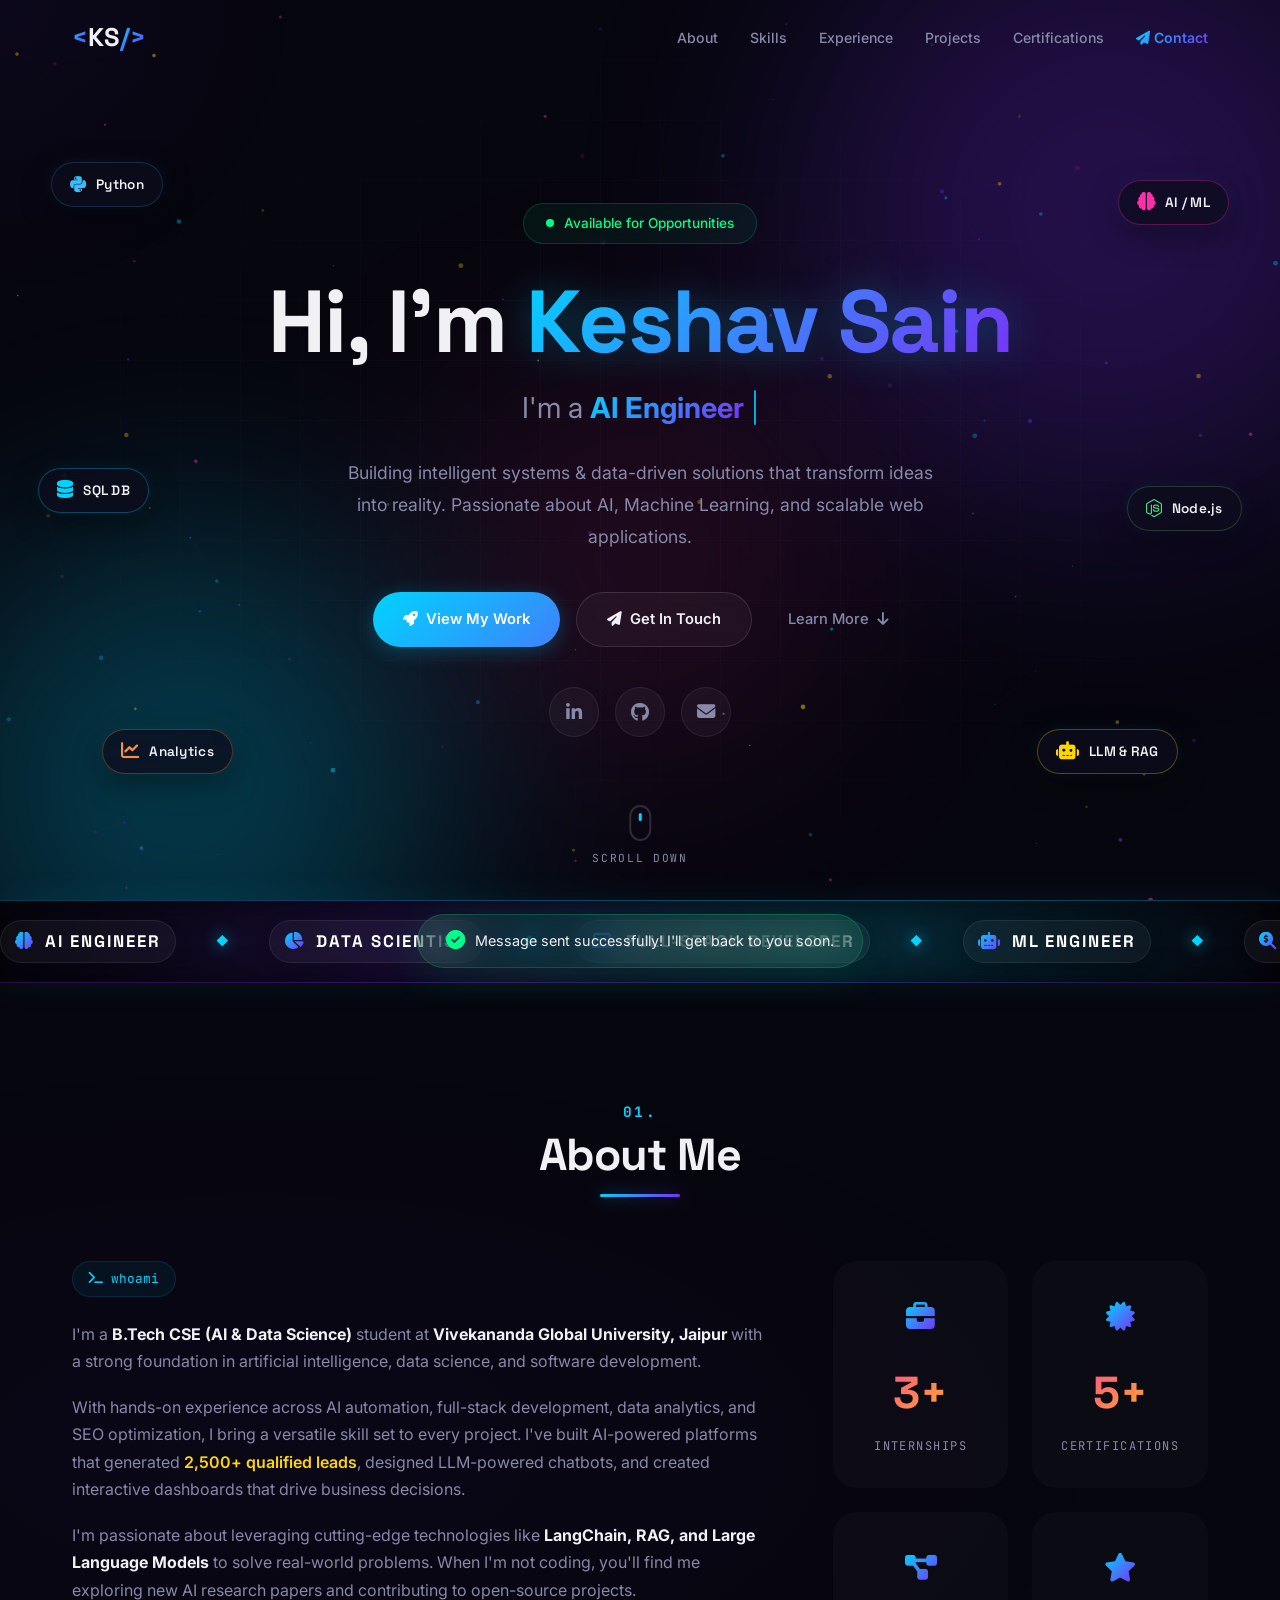
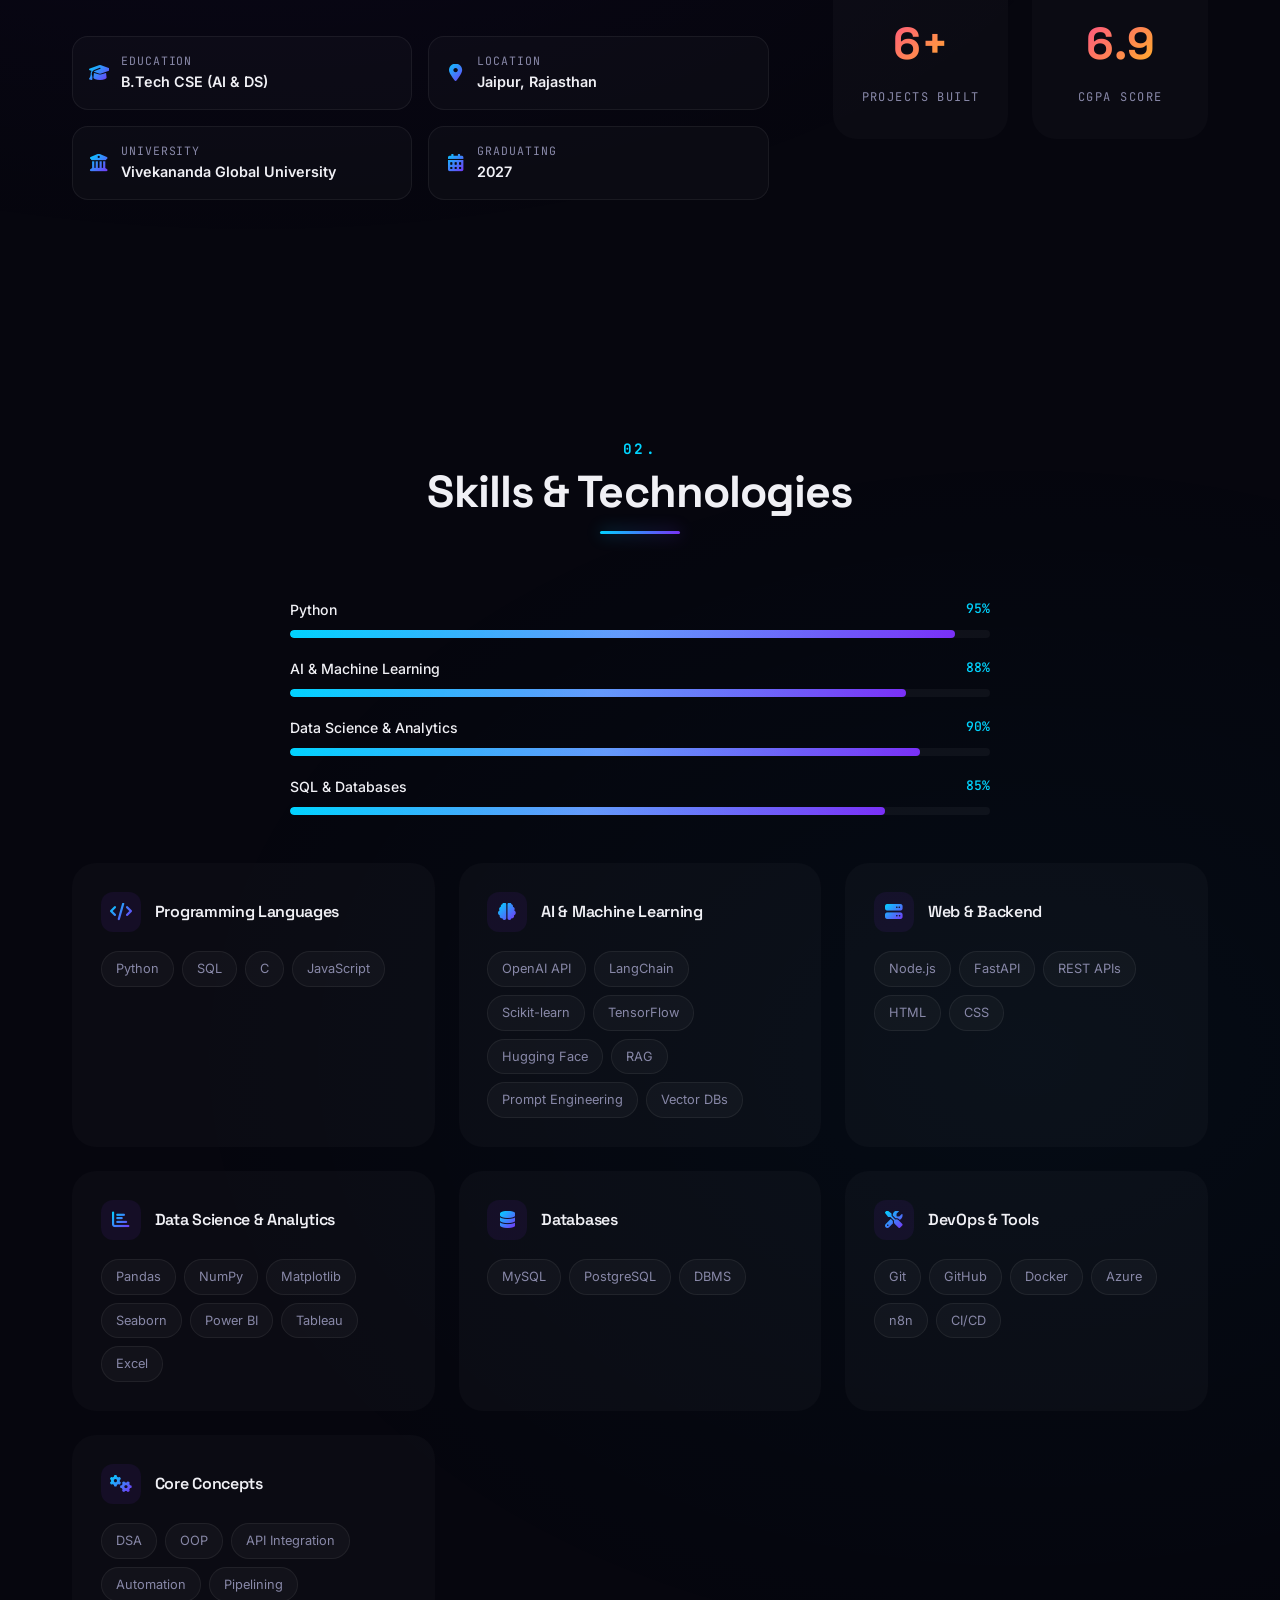
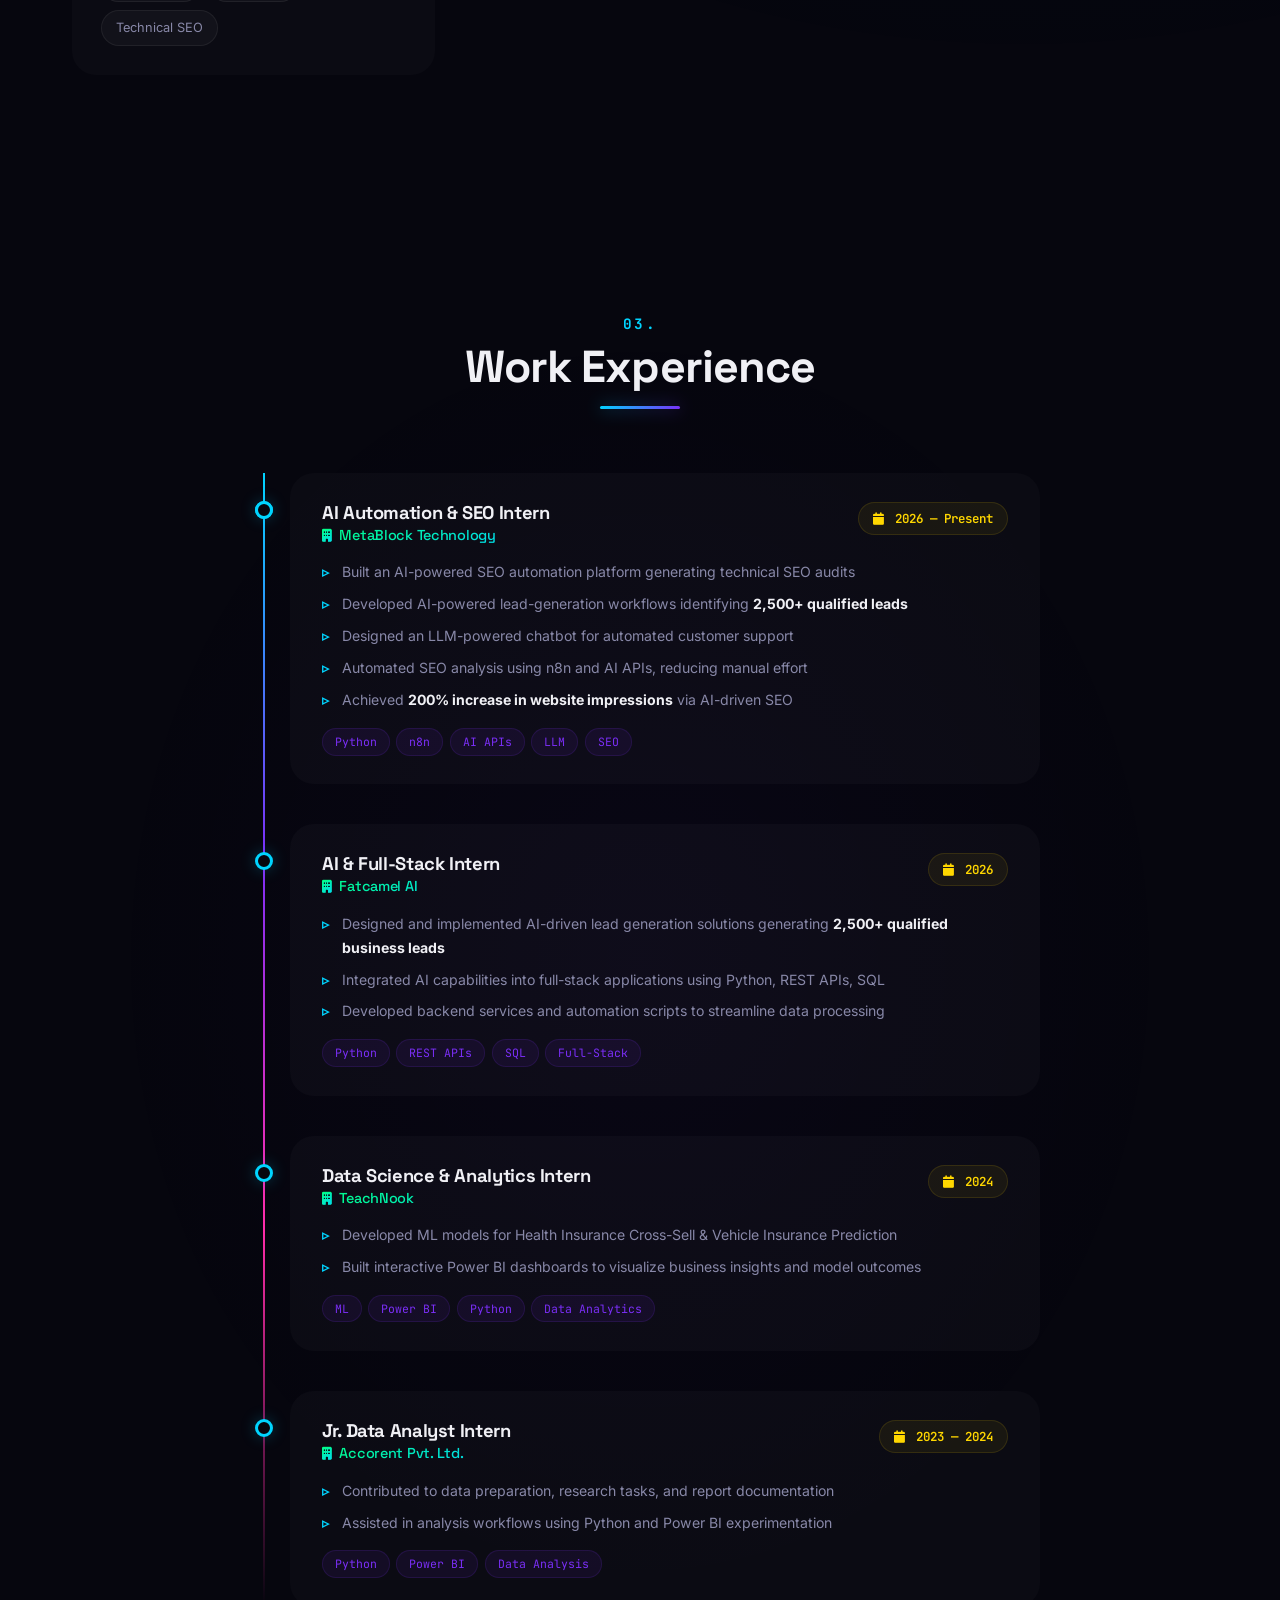
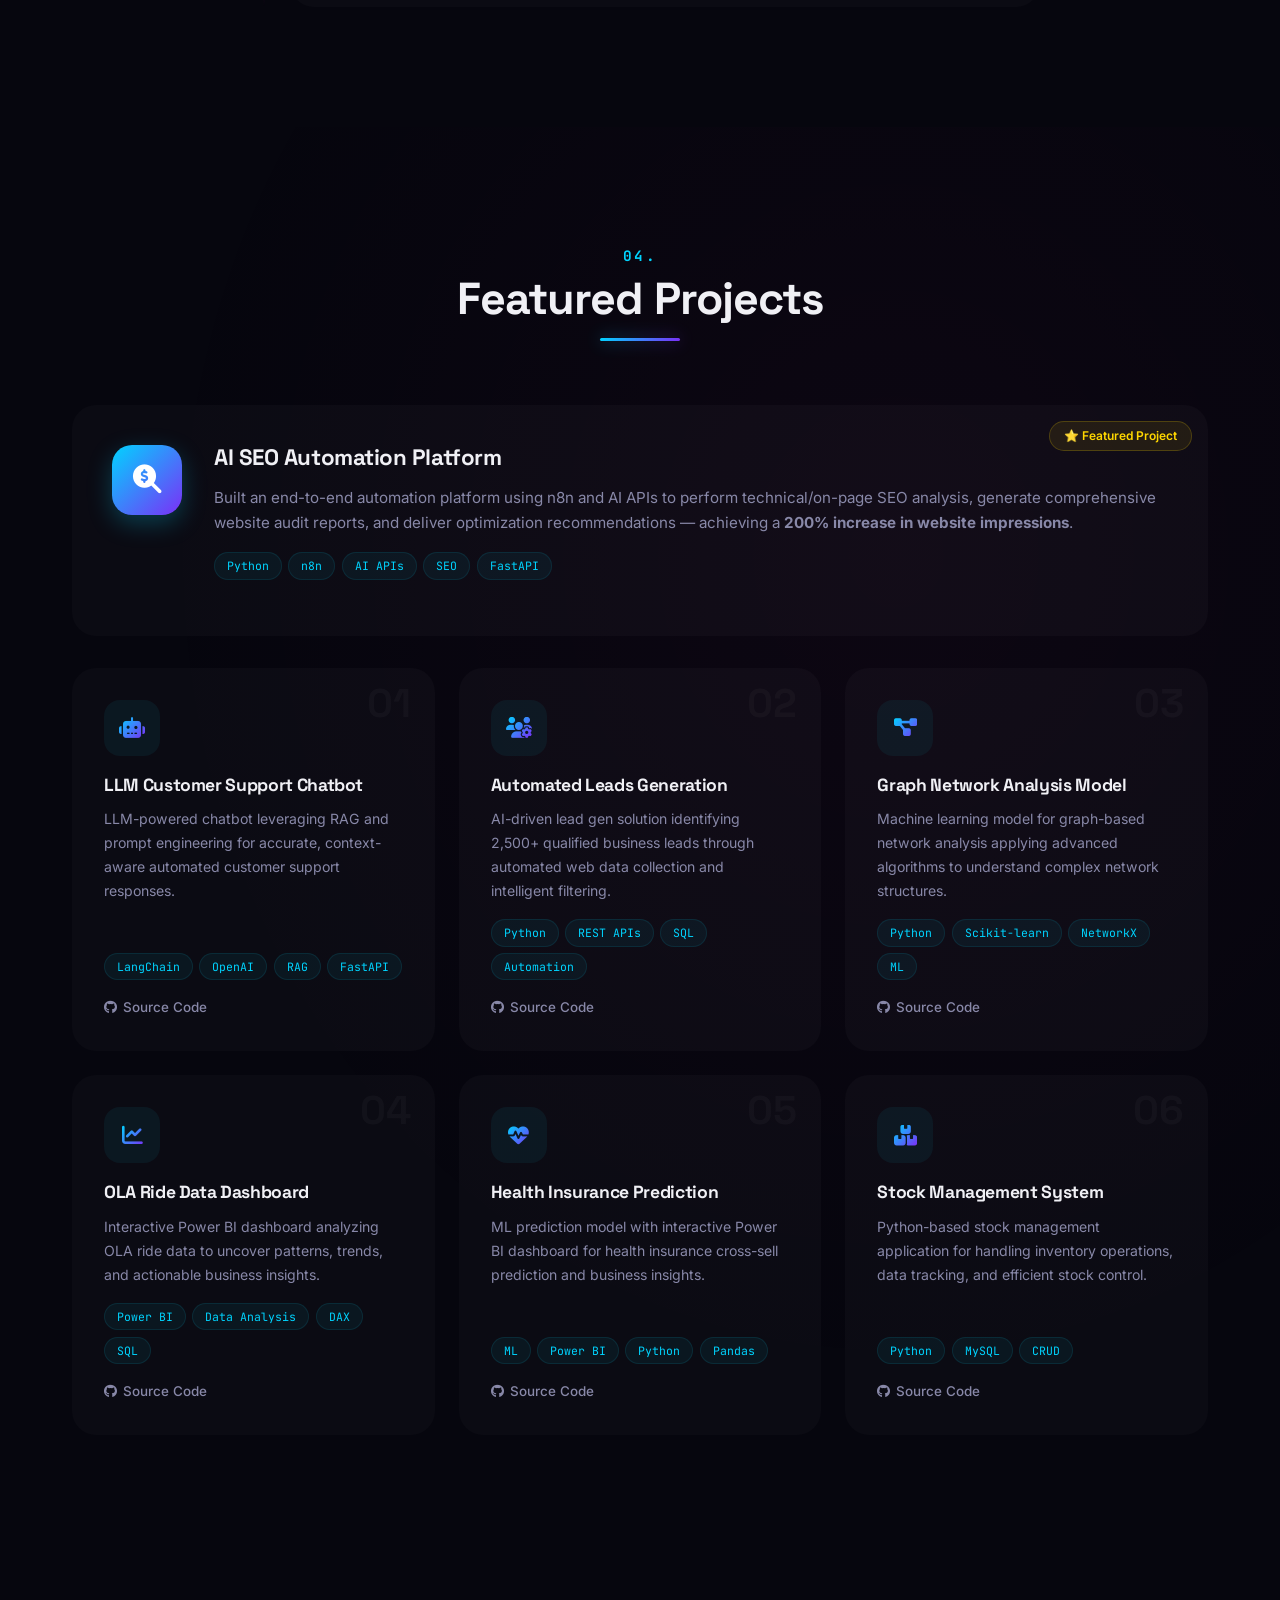
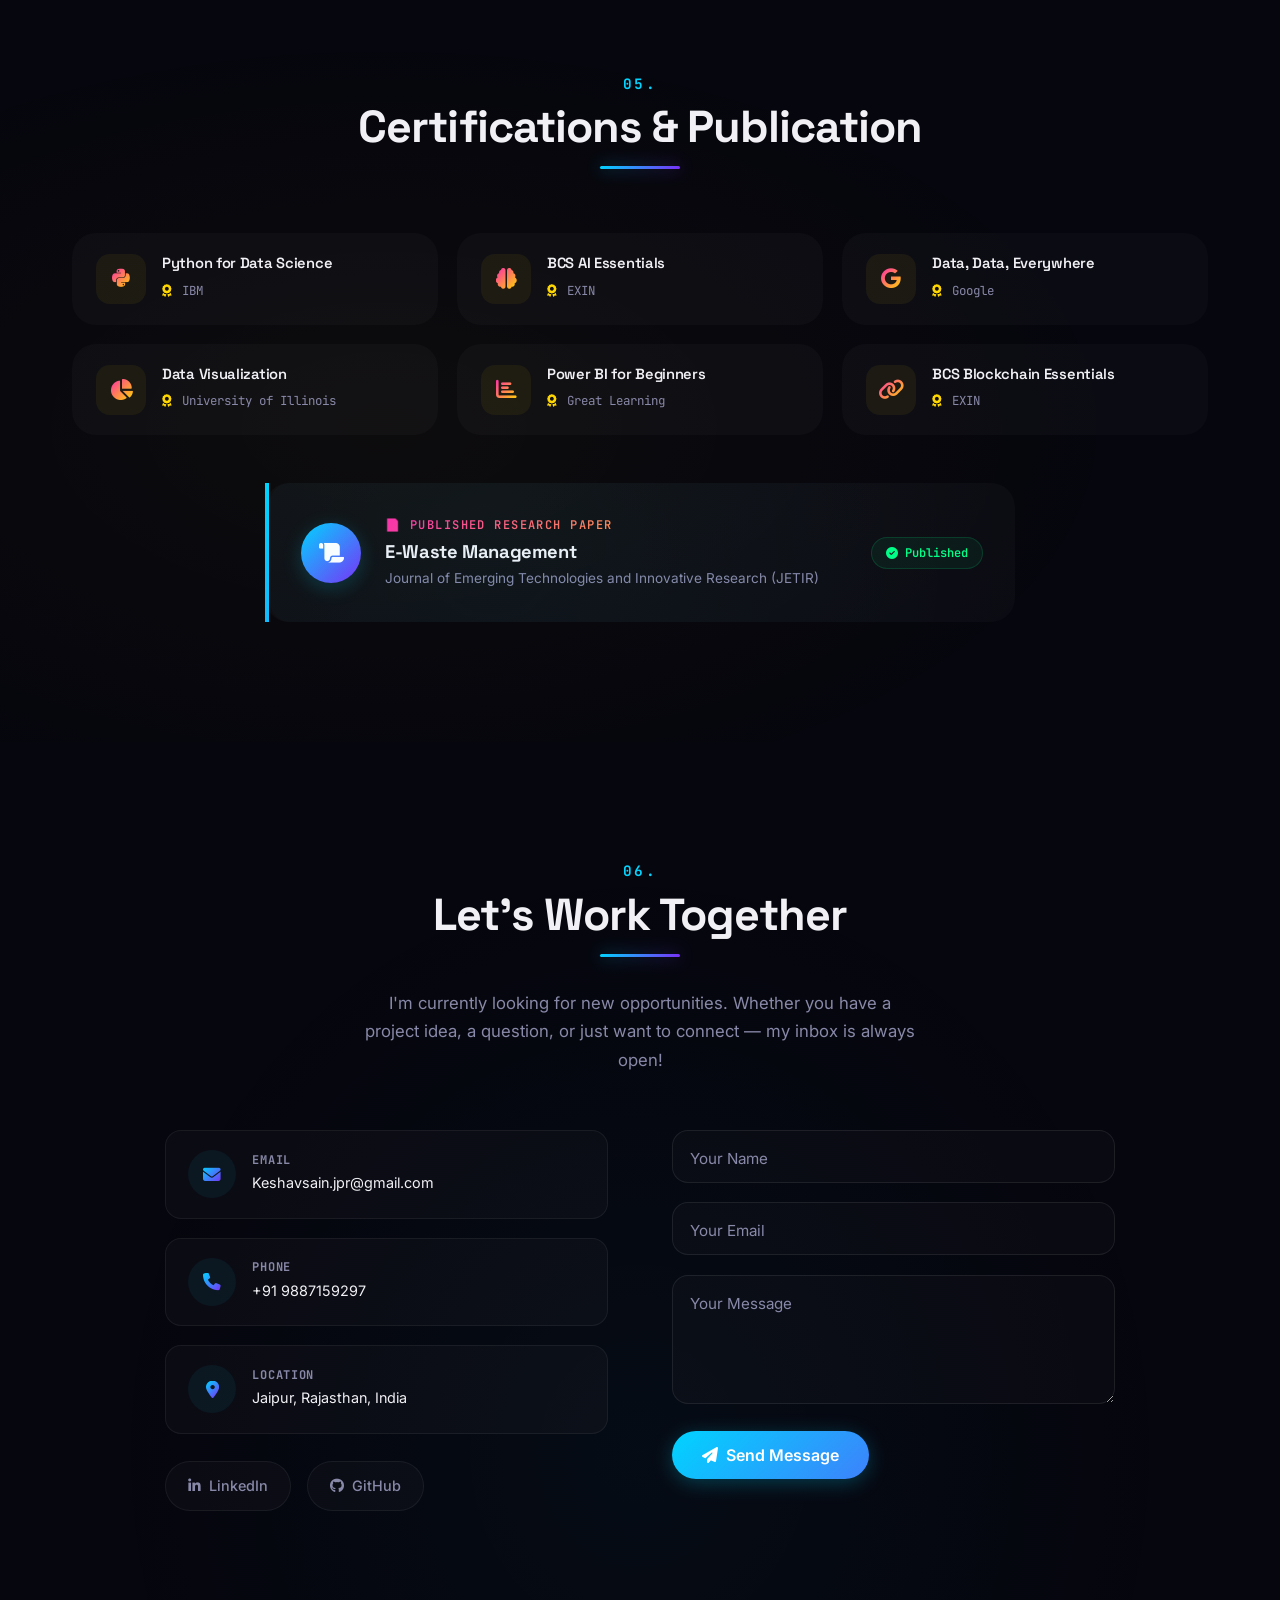
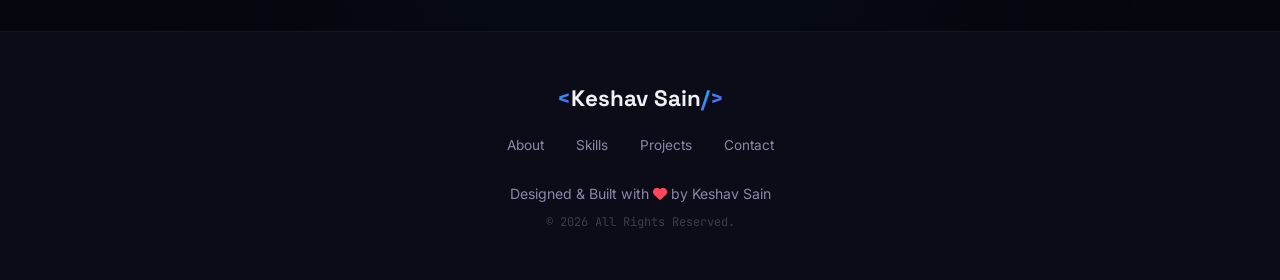
==== index.html @ 781dcd62 "Initial commit - Keshav Sain Portfolio website" ====
<!DOCTYPE html>
<html lang="en">
<head>
    <meta charset="UTF-8">
    <meta name="viewport" content="width=device-width, initial-scale=1.0">
    <meta name="description" content="Keshav Sain - AI Engineer, Data Scientist & Full-Stack Developer Portfolio">
    <meta name="keywords" content="Keshav Sain, AI Engineer, Data Scientist, Portfolio, Machine Learning, Python">
    <meta name="author" content="Keshav Sain">
    <title>Keshav Sain | AI Engineer & Data Scientist</title>
    
    <!-- Google Fonts -->
    <link rel="preconnect" href="https://fonts.googleapis.com">
    <link rel="preconnect" href="https://fonts.gstatic.com" crossorigin>
    <link href="https://fonts.googleapis.com/css2?family=Inter:wght@300;400;500;600;700;800&family=Space+Grotesk:wght@400;500;600;700&family=JetBrains+Mono:wght@400;500&display=swap" rel="stylesheet">
    
    <!-- Font Awesome Icons -->
    <link rel="stylesheet" href="https://cdnjs.cloudflare.com/ajax/libs/font-awesome/6.5.1/css/all.min.css">
    
    <!-- Main Stylesheet -->
    <link rel="stylesheet" href="style.css">
</head>
<body>

    <!-- ========== PRELOADER ========== -->
    <div id="preloader">
        <div class="loader">
            <div class="loader-ring"></div>
            <div class="loader-ring ring-2"></div>
            <span class="loader-text">KS</span>
        </div>
    </div>

    <!-- ========== CURSOR GLOW (Desktop) ========== -->
    <div class="cursor-glow" id="cursorGlow"></div>

    <!-- ========== NAVIGATION ========== -->
    <nav id="navbar">
        <div class="nav-container">
            <a href="#hero" class="nav-logo">
                <span class="logo-bracket">&lt;</span>KS<span class="logo-bracket">/&gt;</span>
            </a>
            <ul class="nav-links" id="navLinks">
                <li><a href="#about" class="nav-link">About</a></li>
                <li><a href="#skills" class="nav-link">Skills</a></li>
                <li><a href="#experience" class="nav-link">Experience</a></li>
                <li><a href="#projects" class="nav-link">Projects</a></li>
                <li><a href="#certifications" class="nav-link">Certifications</a></li>
                <li><a href="#contact" class="nav-link cta-link">
                    <i class="fas fa-paper-plane"></i> Contact
                </a></li>
            </ul>
            <button class="hamburger" id="hamburger" aria-label="Toggle menu">
                <span class="bar"></span>
                <span class="bar"></span>
                <span class="bar"></span>
            </button>
        </div>
    </nav>

    <!-- ========== HERO SECTION ========== -->
    <section id="hero">
        <canvas id="particleCanvas"></canvas>
        <!-- Aurora gradient blobs -->
        <div class="aurora">
            <div class="aurora-blob blob-1"></div>
            <div class="aurora-blob blob-2"></div>
            <div class="aurora-blob blob-3"></div>
        </div>
        <!-- Grid overlay -->
        <div class="grid-overlay"></div>

        <div class="hero-content">
            <div class="hero-badge reveal">
                <span class="badge-dot"></span>
                Available for Opportunities
            </div>
            <h1 class="hero-name reveal">
                Hi, I'm <span class="gradient-text glow-text">Keshav Sain</span>
            </h1>
            <div class="hero-role reveal">
                <span class="role-prefix">I'm a </span>
                <span class="typed-text" id="typedText"></span>
                <span class="cursor">|</span>
            </div>
            <p class="hero-description reveal">
                Building intelligent systems & data-driven solutions that transform ideas into reality. 
                Passionate about AI, Machine Learning, and scalable web applications.
            </p>
            <div class="hero-cta reveal">
                <a href="#projects" class="btn btn-primary btn-glow">
                    <i class="fas fa-rocket"></i> View My Work
                </a>
                <a href="#contact" class="btn btn-secondary">
                    <i class="fas fa-paper-plane"></i> Get In Touch
                </a>
                <a href="#about" class="btn btn-ghost">
                    Learn More <i class="fas fa-arrow-down"></i>
                </a>
            </div>
            <div class="hero-socials reveal">
                <a href="https://www.linkedin.com/in/keshav-sain-4450271b2" target="_blank" rel="noopener" aria-label="LinkedIn">
                    <i class="fab fa-linkedin-in"></i>
                </a>
                <a href="https://github.com/Keshavsain1" target="_blank" rel="noopener" aria-label="GitHub">
                    <i class="fab fa-github"></i>
                </a>
                <a href="mailto:Keshavsain.jpr@gmail.com" aria-label="Email">
                    <i class="fas fa-envelope"></i>
                </a>
            </div>
        </div>

        <!-- Floating tech badges (positioned across the entire hero viewport) -->
        <div class="floating-badges">
            <div class="float-badge fb-1" title="Python"><i class="fab fa-python"></i><span>Python</span></div>
            <div class="float-badge fb-2" title="AI & Machine Learning"><i class="fas fa-brain"></i><span>AI / ML</span></div>
            <div class="float-badge fb-3" title="SQL & Databases"><i class="fas fa-database"></i><span>SQL DB</span></div>
            <div class="float-badge fb-4" title="Full Stack Web"><i class="fab fa-node-js"></i><span>Node.js</span></div>
            <div class="float-badge fb-5" title="LLM & Automation"><i class="fas fa-robot"></i><span>LLM & RAG</span></div>
            <div class="float-badge fb-6" title="Data Analytics"><i class="fas fa-chart-line"></i><span>Analytics</span></div>
        </div>

        <div class="scroll-indicator">
            <div class="mouse">
                <div class="wheel"></div>
            </div>
            <span>Scroll Down</span>
        </div>
    </section>

    <!-- ========== MARQUEE ========== -->
    <div class="marquee-section">
        <div class="marquee-track">
            <div class="marquee-content">
                <span class="marquee-item"><i class="fas fa-brain"></i> AI ENGINEER</span><span class="marquee-dot">◆</span>
                <span class="marquee-item"><i class="fas fa-chart-pie"></i> DATA SCIENTIST</span><span class="marquee-dot">◆</span>
                <span class="marquee-item"><i class="fas fa-laptop-code"></i> FULL-STACK DEVELOPER</span><span class="marquee-dot">◆</span>
                <span class="marquee-item"><i class="fas fa-robot"></i> ML ENGINEER</span><span class="marquee-dot">◆</span>
                <span class="marquee-item"><i class="fas fa-search-dollar"></i> SEO SPECIALIST</span><span class="marquee-dot">◆</span>
                <span class="marquee-item"><i class="fab fa-python"></i> PYTHON DEVELOPER</span><span class="marquee-dot">◆</span>
                <span class="marquee-item"><i class="fas fa-brain"></i> AI ENGINEER</span><span class="marquee-dot">◆</span>
                <span class="marquee-item"><i class="fas fa-chart-pie"></i> DATA SCIENTIST</span><span class="marquee-dot">◆</span>
                <span class="marquee-item"><i class="fas fa-laptop-code"></i> FULL-STACK DEVELOPER</span><span class="marquee-dot">◆</span>
                <span class="marquee-item"><i class="fas fa-robot"></i> ML ENGINEER</span><span class="marquee-dot">◆</span>
                <span class="marquee-item"><i class="fas fa-search-dollar"></i> SEO SPECIALIST</span><span class="marquee-dot">◆</span>
                <span class="marquee-item"><i class="fab fa-python"></i> PYTHON DEVELOPER</span><span class="marquee-dot">◆</span>
            </div>
        </div>
    </div>

    <!-- ========== ABOUT SECTION ========== -->
    <section id="about">
        <div class="container">
            <h2 class="section-title reveal">
                <span class="section-number">01.</span> About Me
                <span class="title-decoration"></span>
            </h2>
            <div class="about-grid">
                <div class="about-text reveal">
                    <div class="about-intro-tag">
                        <i class="fas fa-terminal"></i> whoami
                    </div>
                    <p>
                        I'm a <strong>B.Tech CSE (AI & Data Science)</strong> student at 
                        <strong>Vivekananda Global University, Jaipur</strong> with a strong 
                        foundation in artificial intelligence, data science, and software development.
                    </p>
                    <p>
                        With hands-on experience across AI automation, full-stack development, data analytics, 
                        and SEO optimization, I bring a versatile skill set to every project. I've built 
                        AI-powered platforms that generated <span class="highlight">2,500+ qualified leads</span>, designed 
                        LLM-powered chatbots, and created interactive dashboards that drive business decisions.
                    </p>
                    <p>
                        I'm passionate about leveraging cutting-edge technologies like <strong>LangChain, RAG, 
                        and Large Language Models</strong> to solve real-world problems. When I'm not coding, 
                        you'll find me exploring new AI research papers and contributing to open-source projects.
                    </p>
                    <div class="about-info">
                        <div class="info-item glow-card">
                            <i class="fas fa-graduation-cap"></i>
                            <div>
                                <span class="info-label">Education</span>
                                <span class="info-value">B.Tech CSE (AI & DS)</span>
                            </div>
                        </div>
                        <div class="info-item glow-card">
                            <i class="fas fa-map-marker-alt"></i>
                            <div>
                                <span class="info-label">Location</span>
                                <span class="info-value">Jaipur, Rajasthan</span>
                            </div>
                        </div>
                        <div class="info-item glow-card">
                            <i class="fas fa-university"></i>
                            <div>
                                <span class="info-label">University</span>
                                <span class="info-value">Vivekananda Global University</span>
                            </div>
                        </div>
                        <div class="info-item glow-card">
                            <i class="fas fa-calendar-alt"></i>
                            <div>
                                <span class="info-label">Graduating</span>
                                <span class="info-value">2027</span>
                            </div>
                        </div>
                    </div>
                </div>
                <div class="about-stats">
                    <div class="stat-card gradient-border reveal">
                        <div class="stat-icon"><i class="fas fa-briefcase"></i></div>
                        <div class="stat-number" data-target="4" data-suffix="+">0</div>
                        <div class="stat-label">Internships</div>
                    </div>
                    <div class="stat-card gradient-border reveal">
                        <div class="stat-icon"><i class="fas fa-certificate"></i></div>
                        <div class="stat-number" data-target="6" data-suffix="+">0</div>
                        <div class="stat-label">Certifications</div>
                    </div>
                    <div class="stat-card gradient-border reveal">
                        <div class="stat-icon"><i class="fas fa-project-diagram"></i></div>
                        <div class="stat-number" data-target="7" data-suffix="+">0</div>
                        <div class="stat-label">Projects Built</div>
                    </div>
                    <div class="stat-card gradient-border reveal">
                        <div class="stat-icon"><i class="fas fa-star"></i></div>
                        <div class="stat-number" data-target="8.0" data-suffix="" data-decimal="true">0</div>
                        <div class="stat-label">CGPA Score</div>
                    </div>
                </div>
            </div>
        </div>
    </section>

    <!-- ========== SKILLS SECTION ========== -->
    <section id="skills">
        <div class="container">
            <h2 class="section-title reveal">
                <span class="section-number">02.</span> Skills & Technologies
                <span class="title-decoration"></span>
            </h2>

            <!-- Skill Bars (Top Skills) -->
            <div class="skill-bars reveal">
                <div class="skill-bar-item">
                    <div class="skill-bar-header">
                        <span>Python</span><span>95%</span>
                    </div>
                    <div class="skill-bar-track">
                        <div class="skill-bar-fill" data-width="95"></div>
                    </div>
                </div>
                <div class="skill-bar-item">
                    <div class="skill-bar-header">
                        <span>AI & Machine Learning</span><span>88%</span>
                    </div>
                    <div class="skill-bar-track">
                        <div class="skill-bar-fill" data-width="88"></div>
                    </div>
                </div>
                <div class="skill-bar-item">
                    <div class="skill-bar-header">
                        <span>Data Science & Analytics</span><span>90%</span>
                    </div>
                    <div class="skill-bar-track">
                        <div class="skill-bar-fill" data-width="90"></div>
                    </div>
                </div>
                <div class="skill-bar-item">
                    <div class="skill-bar-header">
                        <span>SQL & Databases</span><span>85%</span>
                    </div>
                    <div class="skill-bar-track">
                        <div class="skill-bar-fill" data-width="85"></div>
                    </div>
                </div>
            </div>

            <div class="skills-grid">
                <!-- Programming Languages -->
                <div class="skill-category gradient-border reveal">
                    <div class="skill-category-header">
                        <div class="skill-icon-wrap"><i class="fas fa-code"></i></div>
                        <h3>Programming Languages</h3>
                    </div>
                    <div class="skill-tags">
                        <span class="skill-tag">Python</span>
                        <span class="skill-tag">SQL</span>
                        <span class="skill-tag">C</span>
                        <span class="skill-tag">JavaScript</span>
                    </div>
                </div>

                <!-- AI / ML -->
                <div class="skill-category gradient-border reveal">
                    <div class="skill-category-header">
                        <div class="skill-icon-wrap"><i class="fas fa-brain"></i></div>
                        <h3>AI & Machine Learning</h3>
                    </div>
                    <div class="skill-tags">
                        <span class="skill-tag">OpenAI API</span>
                        <span class="skill-tag">LangChain</span>
                        <span class="skill-tag">Scikit-learn</span>
                        <span class="skill-tag">TensorFlow</span>
                        <span class="skill-tag">Hugging Face</span>
                        <span class="skill-tag">RAG</span>
                        <span class="skill-tag">Prompt Engineering</span>
                        <span class="skill-tag">Vector DBs</span>
                    </div>
                </div>

                <!-- Web & Backend -->
                <div class="skill-category gradient-border reveal">
                    <div class="skill-category-header">
                        <div class="skill-icon-wrap"><i class="fas fa-server"></i></div>
                        <h3>Web & Backend</h3>
                    </div>
                    <div class="skill-tags">
                        <span class="skill-tag">Node.js</span>
                        <span class="skill-tag">FastAPI</span>
                        <span class="skill-tag">REST APIs</span>
                        <span class="skill-tag">HTML</span>
                        <span class="skill-tag">CSS</span>
                    </div>
                </div>

                <!-- Data Science -->
                <div class="skill-category gradient-border reveal">
                    <div class="skill-category-header">
                        <div class="skill-icon-wrap"><i class="fas fa-chart-bar"></i></div>
                        <h3>Data Science & Analytics</h3>
                    </div>
                    <div class="skill-tags">
                        <span class="skill-tag">Pandas</span>
                        <span class="skill-tag">NumPy</span>
                        <span class="skill-tag">Matplotlib</span>
                        <span class="skill-tag">Seaborn</span>
                        <span class="skill-tag">Power BI</span>
                        <span class="skill-tag">Tableau</span>
                        <span class="skill-tag">Excel</span>
                    </div>
                </div>

                <!-- Databases -->
                <div class="skill-category gradient-border reveal">
                    <div class="skill-category-header">
                        <div class="skill-icon-wrap"><i class="fas fa-database"></i></div>
                        <h3>Databases</h3>
                    </div>
                    <div class="skill-tags">
                        <span class="skill-tag">MySQL</span>
                        <span class="skill-tag">PostgreSQL</span>
                        <span class="skill-tag">DBMS</span>
                    </div>
                </div>

                <!-- DevOps & Tools -->
                <div class="skill-category gradient-border reveal">
                    <div class="skill-category-header">
                        <div class="skill-icon-wrap"><i class="fas fa-tools"></i></div>
                        <h3>DevOps & Tools</h3>
                    </div>
                    <div class="skill-tags">
                        <span class="skill-tag">Git</span>
                        <span class="skill-tag">GitHub</span>
                        <span class="skill-tag">Docker</span>
                        <span class="skill-tag">Azure</span>
                        <span class="skill-tag">n8n</span>
                        <span class="skill-tag">CI/CD</span>
                    </div>
                </div>

                <!-- Core Concepts -->
                <div class="skill-category gradient-border reveal">
                    <div class="skill-category-header">
                        <div class="skill-icon-wrap"><i class="fas fa-cogs"></i></div>
                        <h3>Core Concepts</h3>
                    </div>
                    <div class="skill-tags">
                        <span class="skill-tag">DSA</span>
                        <span class="skill-tag">OOP</span>
                        <span class="skill-tag">API Integration</span>
                        <span class="skill-tag">Automation</span>
                        <span class="skill-tag">Pipelining</span>
                        <span class="skill-tag">Technical SEO</span>
                    </div>
                </div>
            </div>
        </div>
    </section>

    <!-- ========== EXPERIENCE SECTION ========== -->
    <section id="experience">
        <div class="container">
            <h2 class="section-title reveal">
                <span class="section-number">03.</span> Work Experience
                <span class="title-decoration"></span>
            </h2>
            <div class="timeline">
                <div class="timeline-line"></div>

                <!-- Experience 1 -->
                <div class="timeline-item reveal">
                    <div class="timeline-dot">
                        <div class="dot-ping"></div>
                    </div>
                    <div class="timeline-content gradient-border">
                        <div class="timeline-header">
                            <div>
                                <h3 class="timeline-title">AI Automation & SEO Intern</h3>
                                <h4 class="timeline-company">
                                    <i class="fas fa-building"></i> MetaBlock Technology
                                </h4>
                            </div>
                            <span class="timeline-date">
                                <i class="fas fa-calendar"></i> 2026 — Present
                            </span>
                        </div>
                        <ul class="timeline-details">
                            <li>Built an AI-powered SEO automation platform generating technical SEO audits</li>
                            <li>Developed AI-powered lead-generation workflows identifying <strong>2,500+ qualified leads</strong></li>
                            <li>Designed an LLM-powered chatbot for automated customer support</li>
                            <li>Automated SEO analysis using n8n and AI APIs, reducing manual effort</li>
                            <li>Achieved <strong>200% increase in website impressions</strong> via AI-driven SEO</li>
                        </ul>
                        <div class="timeline-tags">
                            <span>Python</span><span>n8n</span><span>AI APIs</span><span>LLM</span><span>SEO</span>
                        </div>
                    </div>
                </div>

                <!-- Experience 2 -->
                <div class="timeline-item reveal">
                    <div class="timeline-dot"></div>
                    <div class="timeline-content gradient-border">
                        <div class="timeline-header">
                            <div>
                                <h3 class="timeline-title">AI & Full-Stack Intern</h3>
                                <h4 class="timeline-company">
                                    <i class="fas fa-building"></i> Fatcamel AI
                                </h4>
                            </div>
                            <span class="timeline-date">
                                <i class="fas fa-calendar"></i> 2026
                            </span>
                        </div>
                        <ul class="timeline-details">
                            <li>Designed and implemented AI-driven lead generation solutions generating <strong>2,500+ qualified business leads</strong></li>
                            <li>Integrated AI capabilities into full-stack applications using Python, REST APIs, SQL</li>
                            <li>Developed backend services and automation scripts to streamline data processing</li>
                        </ul>
                        <div class="timeline-tags">
                            <span>Python</span><span>REST APIs</span><span>SQL</span><span>Full-Stack</span>
                        </div>
                    </div>
                </div>

                <!-- Experience 3 -->
                <div class="timeline-item reveal">
                    <div class="timeline-dot"></div>
                    <div class="timeline-content gradient-border">
                        <div class="timeline-header">
                            <div>
                                <h3 class="timeline-title">Data Science & Analytics Intern</h3>
                                <h4 class="timeline-company">
                                    <i class="fas fa-building"></i> TeachNook
                                </h4>
                            </div>
                            <span class="timeline-date">
                                <i class="fas fa-calendar"></i> 2024
                            </span>
                        </div>
                        <ul class="timeline-details">
                            <li>Developed ML models for Health Insurance Cross-Sell & Vehicle Insurance Prediction</li>
                            <li>Built interactive Power BI dashboards to visualize business insights and model outcomes</li>
                        </ul>
                        <div class="timeline-tags">
                            <span>ML</span><span>Power BI</span><span>Python</span><span>Data Analytics</span>
                        </div>
                    </div>
                </div>

                <!-- Experience 4 -->
                <div class="timeline-item reveal">
                    <div class="timeline-dot"></div>
                    <div class="timeline-content gradient-border">
                        <div class="timeline-header">
                            <div>
                                <h3 class="timeline-title">Jr. Data Analyst Intern</h3>
                                <h4 class="timeline-company">
                                    <i class="fas fa-building"></i> Accorent Pvt. Ltd.
                                </h4>
                            </div>
                            <span class="timeline-date">
                                <i class="fas fa-calendar"></i> 2023 — 2024
                            </span>
                        </div>
                        <ul class="timeline-details">
                            <li>Contributed to data preparation, research tasks, and report documentation</li>
                            <li>Assisted in analysis workflows using Python and Power BI experimentation</li>
                        </ul>
                        <div class="timeline-tags">
                            <span>Python</span><span>Power BI</span><span>Data Analysis</span>
                        </div>
                    </div>
                </div>
            </div>
        </div>
    </section>

    <!-- ========== PROJECTS SECTION ========== -->
    <section id="projects">
        <div class="container">
            <h2 class="section-title reveal">
                <span class="section-number">04.</span> Featured Projects
                <span class="title-decoration"></span>
            </h2>

            <!-- Featured Project (Large Card) -->
            <div class="featured-project gradient-border reveal">
                <div class="featured-project-badge">⭐ Featured Project</div>
                <div class="featured-project-content">
                    <div class="featured-icon"><i class="fas fa-search-dollar"></i></div>
                    <div>
                        <h3>AI SEO Automation Platform</h3>
                        <p>Built an end-to-end automation platform using n8n and AI APIs to perform technical/on-page SEO analysis, 
                        generate comprehensive website audit reports, and deliver optimization recommendations — achieving a 
                        <strong>200% increase in website impressions</strong>.</p>
                        <div class="project-tech">
                            <span>Python</span><span>n8n</span><span>AI APIs</span><span>SEO</span><span>FastAPI</span>
                        </div>
                    </div>
                </div>
            </div>

            <div class="projects-grid">
                <!-- Project 1 -->
                <div class="project-card gradient-border reveal" data-tilt>
                    <div class="project-card-glow"></div>
                    <div class="project-number">01</div>
                    <div class="project-icon">
                        <i class="fas fa-robot"></i>
                    </div>
                    <h3 class="project-title">LLM Customer Support Chatbot</h3>
                    <p class="project-description">
                        LLM-powered chatbot leveraging RAG and prompt engineering for accurate, 
                        context-aware automated customer support responses.
                    </p>
                    <div class="project-tech">
                        <span>LangChain</span><span>OpenAI</span><span>RAG</span><span>FastAPI</span>
                    </div>
                    <div class="project-links">
                        <a href="https://github.com/Keshavsain1" target="_blank" rel="noopener">
                            <i class="fab fa-github"></i> Source Code
                        </a>
                    </div>
                </div>

                <!-- Project 2 -->
                <div class="project-card gradient-border reveal" data-tilt>
                    <div class="project-card-glow"></div>
                    <div class="project-number">02</div>
                    <div class="project-icon">
                        <i class="fas fa-users-cog"></i>
                    </div>
                    <h3 class="project-title">Automated Leads Generation</h3>
                    <p class="project-description">
                        AI-driven lead gen solution identifying 2,500+ qualified business leads 
                        through automated web data collection and intelligent filtering.
                    </p>
                    <div class="project-tech">
                        <span>Python</span><span>REST APIs</span><span>SQL</span><span>Automation</span>
                    </div>
                    <div class="project-links">
                        <a href="https://github.com/Keshavsain1" target="_blank" rel="noopener">
                            <i class="fab fa-github"></i> Source Code
                        </a>
                    </div>
                </div>

                <!-- Project 3 -->
                <div class="project-card gradient-border reveal" data-tilt>
                    <div class="project-card-glow"></div>
                    <div class="project-number">03</div>
                    <div class="project-icon">
                        <i class="fas fa-project-diagram"></i>
                    </div>
                    <h3 class="project-title">Graph Network Analysis Model</h3>
                    <p class="project-description">
                        Machine learning model for graph-based network analysis applying advanced 
                        algorithms to understand complex network structures.
                    </p>
                    <div class="project-tech">
                        <span>Python</span><span>Scikit-learn</span><span>NetworkX</span><span>ML</span>
                    </div>
                    <div class="project-links">
                        <a href="https://github.com/Keshavsain1" target="_blank" rel="noopener">
                            <i class="fab fa-github"></i> Source Code
                        </a>
                    </div>
                </div>

                <!-- Project 4 -->
                <div class="project-card gradient-border reveal" data-tilt>
                    <div class="project-card-glow"></div>
                    <div class="project-number">04</div>
                    <div class="project-icon">
                        <i class="fas fa-chart-line"></i>
                    </div>
                    <h3 class="project-title">OLA Ride Data Dashboard</h3>
                    <p class="project-description">
                        Interactive Power BI dashboard analyzing OLA ride data to uncover patterns, 
                        trends, and actionable business insights.
                    </p>
                    <div class="project-tech">
                        <span>Power BI</span><span>Data Analysis</span><span>DAX</span><span>SQL</span>
                    </div>
                    <div class="project-links">
                        <a href="https://github.com/Keshavsain1" target="_blank" rel="noopener">
                            <i class="fab fa-github"></i> Source Code
                        </a>
                    </div>
                </div>

                <!-- Project 5 -->
                <div class="project-card gradient-border reveal" data-tilt>
                    <div class="project-card-glow"></div>
                    <div class="project-number">05</div>
                    <div class="project-icon">
                        <i class="fas fa-heartbeat"></i>
                    </div>
                    <h3 class="project-title">Health Insurance Prediction</h3>
                    <p class="project-description">
                        ML prediction model with interactive Power BI dashboard for health insurance 
                        cross-sell prediction and business insights.
                    </p>
                    <div class="project-tech">
                        <span>ML</span><span>Power BI</span><span>Python</span><span>Pandas</span>
                    </div>
                    <div class="project-links">
                        <a href="https://github.com/Keshavsain1" target="_blank" rel="noopener">
                            <i class="fab fa-github"></i> Source Code
                        </a>
                    </div>
                </div>

                <!-- Project 6 -->
                <div class="project-card gradient-border reveal" data-tilt>
                    <div class="project-card-glow"></div>
                    <div class="project-number">06</div>
                    <div class="project-icon">
                        <i class="fas fa-boxes-stacked"></i>
                    </div>
                    <h3 class="project-title">Stock Management System</h3>
                    <p class="project-description">
                        Python-based stock management application for handling inventory operations, 
                        data tracking, and efficient stock control.
                    </p>
                    <div class="project-tech">
                        <span>Python</span><span>MySQL</span><span>CRUD</span>
                    </div>
                    <div class="project-links">
                        <a href="https://github.com/Keshavsain1" target="_blank" rel="noopener">
                            <i class="fab fa-github"></i> Source Code
                        </a>
                    </div>
                </div>
            </div>
        </div>
    </section>

    <!-- ========== CERTIFICATIONS SECTION ========== -->
    <section id="certifications">
        <div class="container">
            <h2 class="section-title reveal">
                <span class="section-number">05.</span> Certifications & Publication
                <span class="title-decoration"></span>
            </h2>
            <div class="cert-grid">
                <div class="cert-card gradient-border reveal">
                    <div class="cert-badge"><i class="fab fa-python"></i></div>
                    <div class="cert-info">
                        <h3>Python for Data Science</h3>
                        <span class="cert-issuer"><i class="fas fa-award"></i> IBM</span>
                    </div>
                </div>
                <div class="cert-card gradient-border reveal">
                    <div class="cert-badge"><i class="fas fa-brain"></i></div>
                    <div class="cert-info">
                        <h3>BCS AI Essentials</h3>
                        <span class="cert-issuer"><i class="fas fa-award"></i> EXIN</span>
                    </div>
                </div>
                <div class="cert-card gradient-border reveal">
                    <div class="cert-badge"><i class="fab fa-google"></i></div>
                    <div class="cert-info">
                        <h3>Data, Data, Everywhere</h3>
                        <span class="cert-issuer"><i class="fas fa-award"></i> Google</span>
                    </div>
                </div>
                <div class="cert-card gradient-border reveal">
                    <div class="cert-badge"><i class="fas fa-chart-pie"></i></div>
                    <div class="cert-info">
                        <h3>Data Visualization</h3>
                        <span class="cert-issuer"><i class="fas fa-award"></i> University of Illinois</span>
                    </div>
                </div>
                <div class="cert-card gradient-border reveal">
                    <div class="cert-badge"><i class="fas fa-chart-bar"></i></div>
                    <div class="cert-info">
                        <h3>Power BI for Beginners</h3>
                        <span class="cert-issuer"><i class="fas fa-award"></i> Great Learning</span>
                    </div>
                </div>
                <div class="cert-card gradient-border reveal">
                    <div class="cert-badge"><i class="fas fa-link"></i></div>
                    <div class="cert-info">
                        <h3>BCS Blockchain Essentials</h3>
                        <span class="cert-issuer"><i class="fas fa-award"></i> EXIN</span>
                    </div>
                </div>
            </div>

            <!-- Publication -->
            <div class="publication-card gradient-border reveal">
                <div class="publication-glow"></div>
                <div class="publication-icon">
                    <i class="fas fa-scroll"></i>
                </div>
                <div class="publication-content">
                    <span class="publication-label">📄 Published Research Paper</span>
                    <h3>E-Waste Management</h3>
                    <p>Journal of Emerging Technologies and Innovative Research (JETIR)</p>
                </div>
                <div class="publication-badge">
                    <i class="fas fa-check-circle"></i> Published
                </div>
            </div>
        </div>
    </section>

    <!-- ========== CONTACT SECTION ========== -->
    <section id="contact">
        <div class="container">
            <h2 class="section-title reveal">
                <span class="section-number">06.</span> Let's Work Together
                <span class="title-decoration"></span>
            </h2>
            <p class="contact-subtitle reveal">
                I'm currently looking for new opportunities. Whether you have a project idea, 
                a question, or just want to connect — my inbox is always open!
            </p>
            <div class="contact-grid">
                <div class="contact-info reveal">
                    <div class="contact-card glow-card">
                        <div class="contact-card-icon">
                            <i class="fas fa-envelope"></i>
                        </div>
                        <div>
                            <h4>Email</h4>
                            <a href="mailto:Keshavsain.jpr@gmail.com">Keshavsain.jpr@gmail.com</a>
                        </div>
                    </div>
                    <div class="contact-card glow-card">
                        <div class="contact-card-icon">
                            <i class="fas fa-phone"></i>
                        </div>
                        <div>
                            <h4>Phone</h4>
                            <a href="tel:+919887159297">+91 9887159297</a>
                        </div>
                    </div>
                    <div class="contact-card glow-card">
                        <div class="contact-card-icon">
                            <i class="fas fa-map-marker-alt"></i>
                        </div>
                        <div>
                            <h4>Location</h4>
                            <span>Jaipur, Rajasthan, India</span>
                        </div>
                    </div>
                    <div class="contact-socials">
                        <a href="https://www.linkedin.com/in/keshav-sain-4450271b2" target="_blank" rel="noopener" class="social-link">
                            <i class="fab fa-linkedin-in"></i>
                            <span>LinkedIn</span>
                        </a>
                        <a href="https://github.com/Keshavsain1" target="_blank" rel="noopener" class="social-link">
                            <i class="fab fa-github"></i>
                            <span>GitHub</span>
                        </a>
                    </div>
                </div>
                <form class="contact-form reveal" id="contactForm">
                    <div class="form-group">
                        <input type="text" id="name" name="name" required placeholder=" ">
                        <label for="name">Your Name</label>
                        <span class="form-highlight"></span>
                    </div>
                    <div class="form-group">
                        <input type="email" id="email" name="email" required placeholder=" ">
                        <label for="email">Your Email</label>
                        <span class="form-highlight"></span>
                    </div>
                    <div class="form-group">
                        <textarea id="message" name="message" rows="5" required placeholder=" "></textarea>
                        <label for="message">Your Message</label>
                        <span class="form-highlight"></span>
                    </div>
                    <button type="submit" class="btn btn-primary btn-glow btn-submit">
                        <i class="fas fa-paper-plane"></i> Send Message
                        <span class="btn-shine"></span>
                    </button>
                </form>
            </div>
        </div>
    </section>

    <!-- ========== FOOTER ========== -->
    <footer id="footer">
        <div class="container">
            <div class="footer-content">
                <p class="footer-logo">
                    <span class="logo-bracket">&lt;</span>Keshav Sain<span class="logo-bracket">/&gt;</span>
                </p>
                <div class="footer-links">
                    <a href="#about">About</a>
                    <a href="#skills">Skills</a>
                    <a href="#projects">Projects</a>
                    <a href="#contact">Contact</a>
                </div>
                <p class="footer-text">
                    Designed & Built with <i class="fas fa-heart" style="color: #ff4757;"></i> by Keshav Sain
                </p>
                <p class="footer-copyright">
                    &copy; 2026 All Rights Reserved.
                </p>
            </div>
        </div>
    </footer>

    <!-- ========== BACK TO TOP ========== -->
    <button id="backToTop" aria-label="Back to top">
        <i class="fas fa-arrow-up"></i>
    </button>

    <!-- ========== TOAST NOTIFICATION ========== -->
    <div id="toast" class="toast">
        <i class="fas fa-check-circle"></i>
        <span>Message sent successfully! I'll get back to you soon.</span>
    </div>

    <!-- Main Script -->
    <script src="script.js"></script>
</body>
</html>
---- style.css ----
/* ============================================================
   KESHAV SAIN — PREMIUM PORTFOLIO WEBSITE v2
   Enhanced: Aurora effects, animated borders, cursor glow,
   marquee, glassmorphism, gradient everything
   ============================================================ */

@import url('https://fonts.googleapis.com/css2?family=Inter:wght@300;400;500;600;700;800&family=Space+Grotesk:wght@400;500;600;700&family=JetBrains+Mono:wght@400;500&display=swap');

/* ==================== CSS VARIABLES ==================== */
:root {
  --bg-base: #06060e;
  --bg-base-2: #0c0c18;
  --bg-card: rgba(255, 255, 255, 0.025);
  --bg-card-hover: rgba(255, 255, 255, 0.06);
  --text-primary: #f0f0f5;
  --text-secondary: #8888a8;
  --accent-blue: #00d4ff;
  --accent-purple: #7b2ff7;
  --accent-pink: #ff2daa;
  --accent-gold: #ffd700;
  --accent-green: #00ff88;
  --accent-orange: #ff8c42;
  --gradient-main: linear-gradient(135deg, #00d4ff, #7b2ff7);
  --gradient-warm: linear-gradient(135deg, #ff2daa, #ffd700);
  --gradient-cool: linear-gradient(135deg, #00ff88, #00d4ff);
  --gradient-fire: linear-gradient(135deg, #ff8c42, #ff2daa);
  --gradient-rainbow: linear-gradient(135deg, #00d4ff, #7b2ff7, #ff2daa, #ffd700);
  --glass-bg: rgba(12, 12, 24, 0.6);
  --glass-border: 1px solid rgba(255, 255, 255, 0.06);
  --shadow-glow-blue: 0 0 40px rgba(0, 212, 255, 0.12);
  --shadow-glow-purple: 0 0 40px rgba(123, 47, 247, 0.12);
  --radius-sm: 10px;
  --radius-md: 16px;
  --radius-lg: 24px;
  --radius-full: 50px;
  --transition: all 0.4s cubic-bezier(0.25, 0.8, 0.25, 1);
}

/* ==================== RESET & BASE ==================== */
*, *::before, *::after {
  margin: 0;
  padding: 0;
  box-sizing: border-box;
}

html {
  scroll-behavior: smooth;
  scroll-padding-top: 80px;
}

body {
  font-family: 'Inter', -apple-system, sans-serif;
  background-color: var(--bg-base);
  color: var(--text-primary);
  line-height: 1.7;
  overflow-x: hidden;
  -webkit-font-smoothing: antialiased;
}

h1, h2, h3, h4, h5, h6 {
  font-family: 'Space Grotesk', sans-serif;
  letter-spacing: -0.02em;
  line-height: 1.2;
}

a { color: inherit; text-decoration: none; }
img { max-width: 100%; display: block; }

/* ==================== CUSTOM SCROLLBAR ==================== */
::-webkit-scrollbar { width: 6px; }
::-webkit-scrollbar-track { background: var(--bg-base); }
::-webkit-scrollbar-thumb {
  background: linear-gradient(180deg, var(--accent-blue), var(--accent-purple));
  border-radius: 3px;
}

/* ==================== CURSOR GLOW ==================== */
.cursor-glow {
  position: fixed;
  width: 600px;
  height: 600px;
  border-radius: 50%;
  background: radial-gradient(circle, rgba(123, 47, 247, 0.06) 0%, transparent 70%);
  pointer-events: none;
  z-index: 0;
  transform: translate(-50%, -50%);
  transition: transform 0.1s ease;
  will-change: transform;
}

/* ==================== UTILITY CLASSES ==================== */
.container {
  max-width: 1200px;
  margin: 0 auto;
  padding: 0 2rem;
}

.gradient-text {
  background: var(--gradient-main);
  -webkit-background-clip: text;
  -webkit-text-fill-color: transparent;
  background-clip: text;
}

.glow-text {
  filter: drop-shadow(0 0 20px rgba(0, 212, 255, 0.3));
}

/* Animated Gradient Border */
.gradient-border {
  position: relative;
  background: var(--bg-card);
  border-radius: var(--radius-lg);
  overflow: hidden;
}

.gradient-border::before {
  content: '';
  position: absolute;
  inset: 0;
  border-radius: var(--radius-lg);
  padding: 1.5px;
  background: linear-gradient(135deg, rgba(0, 212, 255, 0.3), rgba(123, 47, 247, 0.1), rgba(255, 45, 170, 0.1), rgba(0, 212, 255, 0.3));
  background-size: 300% 300%;
  -webkit-mask: linear-gradient(#fff 0 0) content-box, linear-gradient(#fff 0 0);
  -webkit-mask-composite: xor;
  mask-composite: exclude;
  animation: borderGlow 6s ease infinite;
  opacity: 0;
  transition: opacity 0.5s ease;
}

.gradient-border:hover::before {
  opacity: 1;
}

@keyframes borderGlow {
  0% { background-position: 0% 50%; }
  50% { background-position: 100% 50%; }
  100% { background-position: 0% 50%; }
}

.glow-card {
  transition: var(--transition);
}

.glow-card:hover {
  box-shadow: 0 0 30px rgba(0, 212, 255, 0.08), 0 8px 32px rgba(0, 0, 0, 0.3);
}

.highlight {
  color: var(--accent-gold);
  font-weight: 600;
}

/* Section Title */
.section-title {
  font-size: clamp(2rem, 4vw, 2.8rem);
  text-align: center;
  margin-bottom: 4rem;
  position: relative;
}

.section-number {
  color: var(--accent-blue);
  font-size: 0.9rem;
  font-family: 'JetBrains Mono', monospace;
  display: block;
  margin-bottom: 0.5rem;
  letter-spacing: 0.15em;
}

.title-decoration {
  display: block;
  margin: 12px auto 0;
  width: 80px;
  height: 3px;
  background: var(--gradient-main);
  border-radius: 2px;
  position: relative;
}

.title-decoration::before {
  content: '';
  position: absolute;
  inset: 0;
  background: var(--gradient-main);
  border-radius: 2px;
  filter: blur(8px);
  opacity: 0.5;
}

/* ==================== ANIMATIONS ==================== */
@keyframes float {
  0%, 100% { transform: translateY(0) rotate(0deg); }
  50% { transform: translateY(-20px) rotate(2deg); }
}

@keyframes float-reverse {
  0%, 100% { transform: translateY(0) rotate(0deg); }
  50% { transform: translateY(20px) rotate(-2deg); }
}

@keyframes pulse {
  0% { box-shadow: 0 0 0 0 rgba(0, 212, 255, 0.5); }
  70% { box-shadow: 0 0 0 20px rgba(0, 212, 255, 0); }
  100% { box-shadow: 0 0 0 0 rgba(0, 212, 255, 0); }
}

@keyframes blink {
  0%, 100% { opacity: 1; }
  50% { opacity: 0; }
}

@keyframes gradientShift {
  0% { background-position: 0% 50%; }
  50% { background-position: 100% 50%; }
  100% { background-position: 0% 50%; }
}

@keyframes spin {
  to { transform: rotate(360deg); }
}

@keyframes scroll-wheel {
  0% { opacity: 1; top: 6px; }
  100% { opacity: 0; top: 20px; }
}

@keyframes marquee {
  0% { transform: translateX(0); }
  100% { transform: translateX(-50%); }
}

@keyframes dotPing {
  75%, 100% { transform: scale(2); opacity: 0; }
}

@keyframes shimmer {
  0% { left: -100%; }
  100% { left: 200%; }
}

@keyframes auroraMove {
  0% { transform: translate(0, 0) scale(1); }
  33% { transform: translate(30px, -40px) scale(1.1); }
  66% { transform: translate(-20px, 20px) scale(0.95); }
  100% { transform: translate(0, 0) scale(1); }
}

@keyframes skillFill {
  from { width: 0; }
}

/* Scroll Reveal */
.reveal {
  opacity: 0;
  transform: translateY(35px);
  transition: opacity 0.8s cubic-bezier(0.25, 0.8, 0.25, 1), 
              transform 0.8s cubic-bezier(0.25, 0.8, 0.25, 1);
}

.reveal.active {
  opacity: 1;
  transform: translateY(0);
}

/* ==================== PRELOADER ==================== */
#preloader {
  position: fixed;
  inset: 0;
  background: var(--bg-base);
  display: flex;
  align-items: center;
  justify-content: center;
  z-index: 99999;
  transition: opacity 0.8s ease, visibility 0.8s ease;
}

#preloader.hidden {
  opacity: 0;
  visibility: hidden;
}

.loader {
  position: relative;
  display: flex;
  align-items: center;
  justify-content: center;
  width: 100px;
  height: 100px;
}

.loader-ring {
  position: absolute;
  inset: 0;
  border: 2px solid transparent;
  border-top: 2px solid var(--accent-blue);
  border-right: 2px solid var(--accent-purple);
  border-radius: 50%;
  animation: spin 1.2s linear infinite;
}

.loader-ring.ring-2 {
  inset: 8px;
  border-top-color: var(--accent-pink);
  border-right-color: var(--accent-gold);
  animation-direction: reverse;
  animation-duration: 0.8s;
}

.loader-text {
  font-family: 'Space Grotesk', sans-serif;
  font-size: 1.6rem;
  font-weight: 700;
  background: var(--gradient-main);
  -webkit-background-clip: text;
  -webkit-text-fill-color: transparent;
  background-clip: text;
}

/* ==================== NAVIGATION ==================== */
#navbar {
  position: fixed;
  top: 0;
  left: 0;
  width: 100%;
  z-index: 1000;
  background: transparent;
  transition: var(--transition);
}

#navbar.scrolled {
  background: rgba(6, 6, 14, 0.8);
  backdrop-filter: blur(20px);
  -webkit-backdrop-filter: blur(20px);
  border-bottom: 1px solid rgba(255, 255, 255, 0.05);
  box-shadow: 0 4px 30px rgba(0, 0, 0, 0.4);
}

#navbar.hidden {
  transform: translateY(-100%);
}

.nav-container {
  max-width: 1200px;
  margin: 0 auto;
  padding: 1rem 2rem;
  display: flex;
  align-items: center;
  justify-content: space-between;
}

.nav-logo {
  font-family: 'Space Grotesk', sans-serif;
  font-size: 1.6rem;
  font-weight: 700;
  color: var(--text-primary);
  text-decoration: none;
}

.logo-bracket {
  background: var(--gradient-main);
  -webkit-background-clip: text;
  -webkit-text-fill-color: transparent;
  background-clip: text;
}

.nav-links {
  display: flex;
  list-style: none;
  gap: 2rem;
  align-items: center;
}

.nav-link {
  color: var(--text-secondary);
  font-size: 0.88rem;
  font-weight: 500;
  text-decoration: none;
  position: relative;
  transition: var(--transition);
  padding: 0.3rem 0;
}

.nav-link::after {
  content: '';
  position: absolute;
  bottom: -4px;
  left: 0;
  width: 0;
  height: 2px;
  background: var(--gradient-main);
  transition: width 0.3s ease;
  border-radius: 1px;
}

.nav-link:hover, .nav-link.active {
  color: var(--text-primary);
}

.nav-link:hover::after, .nav-link.active::after {
  width: 100%;
}

/* CTA Link in Nav */
.cta-link {
  background: var(--gradient-main);
  -webkit-background-clip: text;
  -webkit-text-fill-color: transparent;
  background-clip: text;
  font-weight: 600;
}

.cta-link::after { display: none; }

.cta-link:hover {
  filter: brightness(1.3);
}

/* Hamburger */
.hamburger {
  display: none;
  flex-direction: column;
  gap: 6px;
  cursor: pointer;
  background: none;
  border: none;
  padding: 5px;
  z-index: 1001;
}

.bar {
  display: block;
  width: 26px;
  height: 2px;
  background: var(--text-primary);
  border-radius: 2px;
  transition: var(--transition);
}

.hamburger.active .bar:nth-child(1) {
  transform: rotate(45deg) translate(6px, 6px);
}

.hamburger.active .bar:nth-child(2) {
  opacity: 0;
  transform: scaleX(0);
}

.hamburger.active .bar:nth-child(3) {
  transform: rotate(-45deg) translate(6px, -6px);
}

/* ==================== HERO SECTION ==================== */
#hero {
  min-height: 100vh;
  display: flex;
  align-items: center;
  justify-content: center;
  position: relative;
  overflow: hidden;
  padding: 120px 2rem 80px;
}

#particleCanvas {
  position: absolute;
  inset: 0;
  z-index: 1;
  pointer-events: none;
}

/* Aurora Gradient Blobs */
.aurora {
  position: absolute;
  inset: 0;
  overflow: hidden;
  z-index: 0;
  pointer-events: none;
}

.aurora-blob {
  position: absolute;
  border-radius: 50%;
  filter: blur(120px);
  opacity: 0.25;
}

.blob-1 {
  width: 600px;
  height: 600px;
  background: var(--accent-purple);
  top: -10%;
  right: -10%;
  animation: auroraMove 12s ease-in-out infinite;
}

.blob-2 {
  width: 500px;
  height: 500px;
  background: var(--accent-blue);
  bottom: -15%;
  left: -5%;
  animation: auroraMove 15s ease-in-out infinite reverse;
}

.blob-3 {
  width: 400px;
  height: 400px;
  background: var(--accent-pink);
  top: 40%;
  left: 50%;
  transform: translateX(-50%);
  animation: auroraMove 18s ease-in-out infinite 3s;
  opacity: 0.12;
}

/* Grid Overlay */
.grid-overlay {
  position: absolute;
  inset: 0;
  background-image:
    linear-gradient(rgba(255, 255, 255, 0.02) 1px, transparent 1px),
    linear-gradient(90deg, rgba(255, 255, 255, 0.02) 1px, transparent 1px);
  background-size: 60px 60px;
  z-index: 1;
  pointer-events: none;
  mask-image: radial-gradient(ellipse at center, black 30%, transparent 75%);
  -webkit-mask-image: radial-gradient(ellipse at center, black 30%, transparent 75%);
}

.hero-content {
  position: relative;
  z-index: 10;
  text-align: center;
  max-width: 850px;
}

.hero-badge {
  display: inline-flex;
  align-items: center;
  gap: 10px;
  padding: 8px 22px;
  border-radius: var(--radius-full);
  background: rgba(0, 255, 136, 0.06);
  border: 1px solid rgba(0, 255, 136, 0.18);
  font-size: 0.85rem;
  color: var(--accent-green);
  margin-bottom: 2rem;
  font-weight: 500;
  backdrop-filter: blur(10px);
}

.badge-dot {
  width: 8px;
  height: 8px;
  background: var(--accent-green);
  border-radius: 50%;
  animation: pulse 2s ease infinite;
}

.hero-name {
  font-size: clamp(3rem, 7vw, 5.5rem);
  font-weight: 800;
  margin-bottom: 1rem;
  line-height: 1.05;
}

.hero-role {
  font-size: clamp(1.2rem, 2.5vw, 1.8rem);
  color: var(--text-secondary);
  margin-bottom: 1.5rem;
  min-height: 2.5rem;
}

.role-prefix { color: var(--text-secondary); }

#typedText {
  background: var(--gradient-main);
  -webkit-background-clip: text;
  -webkit-text-fill-color: transparent;
  background-clip: text;
  font-weight: 700;
}

.cursor {
  color: var(--accent-blue);
  animation: blink 0.8s step-end infinite;
  font-weight: 300;
}

.hero-description {
  color: var(--text-secondary);
  font-size: 1.1rem;
  max-width: 600px;
  margin: 0 auto 2.5rem;
  line-height: 1.8;
}

/* Hero CTA Buttons */
.hero-cta {
  display: flex;
  gap: 1rem;
  justify-content: center;
  flex-wrap: wrap;
  margin-bottom: 2.5rem;
}

.btn {
  display: inline-flex;
  align-items: center;
  gap: 8px;
  padding: 14px 30px;
  border-radius: var(--radius-full);
  font-size: 0.92rem;
  font-weight: 600;
  font-family: 'Inter', sans-serif;
  cursor: pointer;
  border: none;
  text-decoration: none;
  transition: var(--transition);
  position: relative;
  overflow: hidden;
}

.btn-primary {
  background: var(--gradient-main);
  color: #fff;
  background-size: 200% 200%;
  animation: gradientShift 4s ease infinite;
}

.btn-glow {
  box-shadow: 0 4px 20px rgba(0, 212, 255, 0.25);
}

.btn-glow:hover {
  box-shadow: 0 8px 40px rgba(0, 212, 255, 0.4), 0 0 60px rgba(123, 47, 247, 0.2);
}

.btn-primary:hover {
  transform: translateY(-3px) scale(1.02);
}

/* Shine sweep effect on button */
.btn-shine {
  position: absolute;
  top: 0;
  left: -100%;
  width: 60%;
  height: 100%;
  background: linear-gradient(90deg, transparent, rgba(255,255,255,0.2), transparent);
  transition: none;
  pointer-events: none;
}

.btn:hover .btn-shine {
  animation: shimmer 0.8s ease;
}

.btn-secondary {
  background: rgba(255, 255, 255, 0.04);
  color: var(--text-primary);
  border: 1px solid rgba(255, 255, 255, 0.12);
  backdrop-filter: blur(10px);
}

.btn-secondary:hover {
  background: rgba(255, 255, 255, 0.08);
  border-color: var(--accent-blue);
  transform: translateY(-3px);
  box-shadow: 0 4px 20px rgba(0, 212, 255, 0.15);
}

.btn-ghost {
  background: transparent;
  color: var(--text-secondary);
  border: none;
  padding: 14px 20px;
  font-weight: 500;
}

.btn-ghost:hover {
  color: var(--accent-blue);
}

.btn-ghost i {
  animation: float 2s ease-in-out infinite;
}

/* Hero Social Icons */
.hero-socials {
  display: flex;
  gap: 1rem;
  justify-content: center;
}

.hero-socials a {
  width: 50px;
  height: 50px;
  border-radius: 50%;
  display: flex;
  align-items: center;
  justify-content: center;
  background: rgba(255, 255, 255, 0.04);
  border: 1px solid rgba(255, 255, 255, 0.08);
  color: var(--text-secondary);
  font-size: 1.15rem;
  transition: var(--transition);
}

.hero-socials a:hover {
  color: #fff;
  background: var(--gradient-main);
  border-color: transparent;
  transform: translateY(-5px) scale(1.1);
  box-shadow: 0 8px 25px rgba(123, 47, 247, 0.35);
}

/* Floating Tech Badges (Positioned cleanly on the outer flanks of the hero) */
.floating-badges {
  position: absolute;
  inset: 0;
  pointer-events: none;
  z-index: 5;
}

.float-badge {
  position: absolute;
  display: inline-flex;
  align-items: center;
  gap: 10px;
  padding: 10px 18px;
  border-radius: var(--radius-full);
  background: rgba(12, 12, 28, 0.75);
  border: 1px solid rgba(255, 255, 255, 0.12);
  backdrop-filter: blur(16px);
  -webkit-backdrop-filter: blur(16px);
  box-shadow: 0 10px 30px rgba(0, 0, 0, 0.4), 0 0 15px rgba(0, 212, 255, 0.08);
  color: var(--text-primary);
  font-size: 0.85rem;
  font-weight: 600;
  font-family: 'Space Grotesk', sans-serif;
  pointer-events: auto;
  cursor: default;
  transition: transform 0.3s ease, box-shadow 0.3s ease, border-color 0.3s ease;
}

.float-badge i {
  font-size: 1.15rem;
}

.float-badge span {
  letter-spacing: 0.02em;
}

.float-badge:hover {
  transform: translateY(-6px) scale(1.08) !important;
  border-color: rgba(0, 212, 255, 0.4);
  box-shadow: 0 15px 35px rgba(0, 0, 0, 0.5), 0 0 25px rgba(0, 212, 255, 0.3);
}

/* Individual badge positioning and accents - nicely spaced away from center text */
.fb-1 { 
  top: 18%; 
  left: 4%; 
  animation: float 6s ease-in-out infinite; 
  border-color: rgba(55, 118, 171, 0.3);
}
.fb-1 i { color: #38bdf8; }

.fb-2 { 
  top: 20%; 
  right: 4%; 
  animation: float-reverse 7s ease-in-out infinite 0.8s; 
  border-color: rgba(255, 45, 170, 0.3);
}
.fb-2 i { color: var(--accent-pink); }

.fb-3 { 
  top: 52%; 
  left: 3%; 
  animation: float 8s ease-in-out infinite 1.5s; 
  border-color: rgba(0, 212, 255, 0.3);
}
.fb-3 i { color: var(--accent-blue); }

.fb-4 { 
  top: 54%; 
  right: 3%; 
  animation: float-reverse 6.5s ease-in-out infinite 0.4s; 
  border-color: rgba(104, 160, 99, 0.3);
}
.fb-4 i { color: #4ade80; }

.fb-5 { 
  bottom: 14%; 
  right: 8%; 
  animation: float 9s ease-in-out infinite 2s; 
  border-color: rgba(255, 215, 0, 0.3);
}
.fb-5 i { color: var(--accent-gold); }

.fb-6 { 
  bottom: 14%; 
  left: 8%; 
  animation: float-reverse 7.5s ease-in-out infinite 2.5s; 
  border-color: rgba(255, 140, 66, 0.3);
}
.fb-6 i { color: var(--accent-orange); }

/* Scroll Indicator */
.scroll-indicator {
  position: absolute;
  bottom: 2rem;
  left: 50%;
  transform: translateX(-50%);
  display: flex;
  flex-direction: column;
  align-items: center;
  gap: 0.5rem;
  animation: float 3s ease-in-out infinite;
  z-index: 10;
}

.scroll-indicator span {
  font-size: 0.7rem;
  color: var(--text-secondary);
  letter-spacing: 0.15em;
  text-transform: uppercase;
  font-family: 'JetBrains Mono', monospace;
}

.mouse {
  width: 22px;
  height: 36px;
  border: 2px solid rgba(255, 255, 255, 0.15);
  border-radius: 11px;
  position: relative;
}

.wheel {
  width: 3px;
  height: 8px;
  background: var(--accent-blue);
  border-radius: 2px;
  position: absolute;
  top: 6px;
  left: 50%;
  transform: translateX(-50%);
  animation: scroll-wheel 2s ease-in-out infinite;
}

/* ==================== MARQUEE (High-Visibility & Recruiter-Friendly) ==================== */
.marquee-section {
  padding: 1.2rem 0;
  overflow: hidden;
  background: linear-gradient(90deg, #06060e 0%, rgba(123, 47, 247, 0.15) 30%, rgba(0, 212, 255, 0.15) 70%, #06060e 100%);
  border-top: 1px solid rgba(0, 212, 255, 0.25);
  border-bottom: 1px solid rgba(123, 47, 247, 0.25);
  box-shadow: 0 0 35px rgba(0, 212, 255, 0.08), inset 0 0 30px rgba(0, 0, 0, 0.6);
  backdrop-filter: blur(12px);
  -webkit-backdrop-filter: blur(12px);
  position: relative;
  z-index: 15;
}

.marquee-track {
  display: flex;
  width: max-content;
}

.marquee-content {
  display: flex;
  gap: 2.5rem;
  align-items: center;
  animation: marquee 24s linear infinite;
  will-change: transform;
}

.marquee-item {
  display: inline-flex;
  align-items: center;
  gap: 10px;
  font-family: 'Space Grotesk', sans-serif;
  font-size: 1.05rem;
  font-weight: 700;
  letter-spacing: 0.12em;
  color: #ffffff;
  white-space: nowrap;
  text-transform: uppercase;
  padding: 6px 14px;
  border-radius: var(--radius-full);
  background: rgba(255, 255, 255, 0.04);
  border: 1px solid rgba(255, 255, 255, 0.08);
  box-shadow: 0 4px 15px rgba(0, 0, 0, 0.2);
  transition: var(--transition);
}

.marquee-item i {
  font-size: 1.1rem;
  background: var(--gradient-main);
  -webkit-background-clip: text;
  -webkit-text-fill-color: transparent;
  background-clip: text;
}

.marquee-item:hover {
  background: rgba(255, 255, 255, 0.1);
  border-color: var(--accent-blue);
  box-shadow: 0 0 20px rgba(0, 212, 255, 0.3);
  transform: translateY(-2px);
}

.marquee-dot {
  color: var(--accent-blue) !important;
  font-size: 0.75rem !important;
  filter: drop-shadow(0 0 8px rgba(0, 212, 255, 0.8));
  display: inline-block;
}

/* ==================== ABOUT SECTION ==================== */
#about {
  padding: 120px 2rem;
  position: relative;
  background: radial-gradient(ellipse at 20% 50%, rgba(123, 47, 247, 0.04) 0%, transparent 60%);
}

.about-grid {
  display: grid;
  grid-template-columns: 1.3fr 0.7fr;
  gap: 4rem;
  align-items: start;
}

.about-intro-tag {
  display: inline-flex;
  align-items: center;
  gap: 8px;
  padding: 6px 16px;
  border-radius: var(--radius-full);
  background: rgba(0, 212, 255, 0.06);
  border: 1px solid rgba(0, 212, 255, 0.12);
  font-family: 'JetBrains Mono', monospace;
  font-size: 0.8rem;
  color: var(--accent-blue);
  margin-bottom: 1.5rem;
}

.about-text p {
  color: var(--text-secondary);
  margin-bottom: 1.2rem;
  font-size: 1rem;
}

.about-text strong { color: var(--text-primary); }

.about-info {
  display: grid;
  grid-template-columns: 1fr 1fr;
  gap: 1rem;
  margin-top: 2rem;
}

.info-item {
  display: flex;
  align-items: center;
  gap: 12px;
  padding: 14px 16px;
  background: var(--bg-card);
  border: var(--glass-border);
  border-radius: var(--radius-md);
  transition: var(--transition);
}

.info-item:hover {
  background: var(--bg-card-hover);
  border-color: rgba(0, 212, 255, 0.12);
  transform: translateY(-2px);
}

.info-item i {
  background: var(--gradient-main);
  -webkit-background-clip: text;
  -webkit-text-fill-color: transparent;
  background-clip: text;
  font-size: 1.1rem;
  width: 20px;
  text-align: center;
}

.info-label {
  display: block;
  font-size: 0.72rem;
  color: var(--text-secondary);
  text-transform: uppercase;
  letter-spacing: 0.08em;
  font-family: 'JetBrains Mono', monospace;
}

.info-value {
  display: block;
  font-size: 0.9rem;
  font-weight: 600;
}

/* Stats Cards */
.about-stats {
  display: grid;
  grid-template-columns: 1fr 1fr;
  gap: 1.5rem;
}

.stat-card {
  text-align: center;
  padding: 2rem 1.2rem;
  background: var(--bg-card);
  border-radius: var(--radius-lg);
  transition: var(--transition);
}

.stat-card:hover {
  background: var(--bg-card-hover);
  transform: translateY(-6px);
  box-shadow: var(--shadow-glow-blue);
}

.stat-icon {
  font-size: 1.8rem;
  margin-bottom: 0.8rem;
}

.stat-icon i {
  background: var(--gradient-main);
  -webkit-background-clip: text;
  -webkit-text-fill-color: transparent;
  background-clip: text;
}

.stat-number {
  font-size: 2.8rem;
  font-weight: 700;
  font-family: 'Space Grotesk', sans-serif;
  background: var(--gradient-warm);
  -webkit-background-clip: text;
  -webkit-text-fill-color: transparent;
  background-clip: text;
  margin-bottom: 0.3rem;
}

.stat-label {
  font-size: 0.75rem;
  color: var(--text-secondary);
  text-transform: uppercase;
  letter-spacing: 0.12em;
  font-family: 'JetBrains Mono', monospace;
}

/* ==================== SKILLS SECTION ==================== */
#skills {
  padding: 120px 2rem;
  position: relative;
  background: radial-gradient(ellipse at 80% 50%, rgba(0, 212, 255, 0.03) 0%, transparent 60%);
}

/* Skill Progress Bars */
.skill-bars {
  max-width: 700px;
  margin: 0 auto 3rem;
  display: flex;
  flex-direction: column;
  gap: 1.2rem;
}

.skill-bar-item {
  width: 100%;
}

.skill-bar-header {
  display: flex;
  justify-content: space-between;
  margin-bottom: 0.5rem;
  font-size: 0.88rem;
  font-weight: 500;
}

.skill-bar-header span:last-child {
  color: var(--accent-blue);
  font-family: 'JetBrains Mono', monospace;
  font-size: 0.82rem;
}

.skill-bar-track {
  width: 100%;
  height: 8px;
  background: rgba(255, 255, 255, 0.04);
  border-radius: 4px;
  overflow: hidden;
}

.skill-bar-fill {
  height: 100%;
  border-radius: 4px;
  background: var(--gradient-main);
  width: 0;
  transition: width 1.5s cubic-bezier(0.25, 0.8, 0.25, 1);
  position: relative;
}

.skill-bar-fill.animate {
  animation: skillFill 1.5s ease forwards;
}

.skill-bar-fill::after {
  content: '';
  position: absolute;
  inset: 0;
  background: linear-gradient(90deg, transparent, rgba(255,255,255,0.2), transparent);
  animation: shimmer 2s ease-in-out infinite;
}

.skills-grid {
  display: grid;
  grid-template-columns: repeat(auto-fit, minmax(300px, 1fr));
  gap: 1.5rem;
}

.skill-category {
  padding: 1.8rem;
  background: var(--bg-card);
  border-radius: var(--radius-lg);
  transition: var(--transition);
}

.skill-category:hover {
  background: var(--bg-card-hover);
  transform: translateY(-4px);
  box-shadow: var(--shadow-glow-purple);
}

.skill-category-header {
  display: flex;
  align-items: center;
  gap: 14px;
  margin-bottom: 1.2rem;
}

.skill-icon-wrap {
  width: 40px;
  height: 40px;
  border-radius: 12px;
  display: flex;
  align-items: center;
  justify-content: center;
  background: rgba(123, 47, 247, 0.08);
  font-size: 1.1rem;
}

.skill-icon-wrap i {
  background: var(--gradient-main);
  -webkit-background-clip: text;
  -webkit-text-fill-color: transparent;
  background-clip: text;
}

.skill-category-header h3 {
  font-size: 1rem;
  font-weight: 600;
}

.skill-tags {
  display: flex;
  flex-wrap: wrap;
  gap: 0.5rem;
}

.skill-tag {
  padding: 6px 14px;
  background: rgba(255, 255, 255, 0.03);
  border: 1px solid rgba(255, 255, 255, 0.06);
  border-radius: var(--radius-full);
  font-size: 0.8rem;
  color: var(--text-secondary);
  transition: var(--transition);
  cursor: default;
}

.skill-tag:hover {
  background: rgba(0, 212, 255, 0.1);
  border-color: var(--accent-blue);
  color: var(--accent-blue);
  transform: translateY(-2px);
  box-shadow: 0 4px 15px rgba(0, 212, 255, 0.12);
}

/* ==================== EXPERIENCE SECTION ==================== */
#experience {
  padding: 120px 2rem;
  position: relative;
  background: radial-gradient(ellipse at center, rgba(123, 47, 247, 0.03) 0%, transparent 60%);
}

.timeline {
  position: relative;
  max-width: 800px;
  margin: 0 auto;
  padding-left: 50px;
}

.timeline-line {
  position: absolute;
  top: 0;
  bottom: 0;
  left: 23px;
  width: 2px;
  background: linear-gradient(180deg, var(--accent-blue), var(--accent-purple), var(--accent-pink), transparent);
}

.timeline-item {
  position: relative;
  margin-bottom: 2.5rem;
}

.timeline-item:last-child { margin-bottom: 0; }

.timeline-dot {
  position: absolute;
  left: -35px;
  top: 28px;
  width: 18px;
  height: 18px;
  border-radius: 50%;
  background: var(--bg-base);
  border: 3px solid var(--accent-blue);
  box-shadow: 0 0 15px rgba(0, 212, 255, 0.25);
  z-index: 2;
  transition: var(--transition);
}

.timeline-item:hover .timeline-dot {
  background: var(--accent-blue);
  box-shadow: 0 0 30px rgba(0, 212, 255, 0.5);
  transform: scale(1.3);
}

/* Ping effect on first dot */
.dot-ping {
  position: absolute;
  inset: -3px;
  border-radius: 50%;
  border: 2px solid var(--accent-blue);
  animation: dotPing 2s cubic-bezier(0, 0, 0.2, 1) infinite;
}

.timeline-content {
  padding: 1.8rem 2rem;
  background: var(--bg-card);
  border-radius: var(--radius-lg);
  transition: var(--transition);
}

.timeline-content:hover {
  background: var(--bg-card-hover);
  transform: translateX(6px);
  box-shadow: var(--shadow-glow-blue);
}

.timeline-header {
  display: flex;
  justify-content: space-between;
  align-items: flex-start;
  margin-bottom: 1rem;
  flex-wrap: wrap;
  gap: 0.8rem;
}

.timeline-title {
  font-size: 1.15rem;
  font-weight: 700;
}

.timeline-company {
  font-size: 0.9rem;
  font-weight: 500;
  margin-top: 0.2rem;
}

.timeline-company i {
  margin-right: 4px;
  font-size: 0.8rem;
}

.timeline-company, .timeline-company i {
  background: var(--gradient-cool);
  -webkit-background-clip: text;
  -webkit-text-fill-color: transparent;
  background-clip: text;
}

.timeline-date {
  font-size: 0.78rem;
  font-weight: 600;
  white-space: nowrap;
  padding: 5px 14px;
  border-radius: var(--radius-full);
  font-family: 'JetBrains Mono', monospace;
  background: rgba(255, 215, 0, 0.06);
  color: var(--accent-gold);
  border: 1px solid rgba(255, 215, 0, 0.12);
}

.timeline-date i { margin-right: 4px; }

.timeline-details {
  list-style: none;
  margin-bottom: 1rem;
}

.timeline-details li {
  position: relative;
  padding-left: 20px;
  color: var(--text-secondary);
  font-size: 0.88rem;
  margin-bottom: 0.5rem;
  line-height: 1.7;
}

.timeline-details li::before {
  content: '▹';
  position: absolute;
  left: 0;
  color: var(--accent-blue);
  font-weight: bold;
}

.timeline-details li strong { color: var(--text-primary); }

.timeline-tags {
  display: flex;
  flex-wrap: wrap;
  gap: 0.4rem;
}

.timeline-tags span {
  font-size: 0.72rem;
  padding: 3px 12px;
  border-radius: var(--radius-full);
  background: rgba(123, 47, 247, 0.08);
  color: var(--accent-purple);
  border: 1px solid rgba(123, 47, 247, 0.15);
  font-family: 'JetBrains Mono', monospace;
}

/* ==================== PROJECTS SECTION ==================== */
#projects {
  padding: 120px 2rem;
  position: relative;
  background: radial-gradient(ellipse at 70% 30%, rgba(255, 45, 170, 0.03) 0%, transparent 60%);
}

/* Featured Project */
.featured-project {
  padding: 2.5rem;
  background: var(--bg-card);
  border-radius: var(--radius-lg);
  margin-bottom: 2rem;
  position: relative;
  overflow: hidden;
  transition: var(--transition);
}

.featured-project:hover {
  background: var(--bg-card-hover);
  box-shadow: 0 20px 50px rgba(0, 0, 0, 0.3), var(--shadow-glow-blue);
  transform: translateY(-4px);
}

.featured-project-badge {
  position: absolute;
  top: 1rem;
  right: 1rem;
  padding: 4px 14px;
  border-radius: var(--radius-full);
  background: rgba(255, 215, 0, 0.08);
  border: 1px solid rgba(255, 215, 0, 0.2);
  font-size: 0.75rem;
  font-weight: 600;
  color: var(--accent-gold);
}

.featured-project-content {
  display: flex;
  gap: 2rem;
  align-items: flex-start;
}

.featured-icon {
  width: 70px;
  height: 70px;
  min-width: 70px;
  border-radius: 20px;
  display: flex;
  align-items: center;
  justify-content: center;
  font-size: 1.8rem;
  background: var(--gradient-main);
  color: #fff;
  box-shadow: 0 8px 25px rgba(0, 212, 255, 0.25);
}

.featured-project h3 {
  font-size: 1.4rem;
  margin-bottom: 0.8rem;
}

.featured-project p {
  color: var(--text-secondary);
  font-size: 0.95rem;
  line-height: 1.7;
  margin-bottom: 1rem;
}

/* Project Cards */
.projects-grid {
  display: grid;
  grid-template-columns: repeat(auto-fill, minmax(340px, 1fr));
  gap: 1.5rem;
}

.project-card {
  padding: 2rem;
  background: var(--bg-card);
  border-radius: var(--radius-lg);
  transition: var(--transition);
  display: flex;
  flex-direction: column;
  position: relative;
  overflow: hidden;
}

.project-card-glow {
  position: absolute;
  top: -50%;
  left: -50%;
  width: 200%;
  height: 200%;
  background: radial-gradient(circle at center, rgba(0, 212, 255, 0.04), transparent 60%);
  opacity: 0;
  transition: opacity 0.5s ease;
  pointer-events: none;
}

.project-card:hover .project-card-glow {
  opacity: 1;
}

.project-card:hover {
  background: var(--bg-card-hover);
  transform: translateY(-8px);
  box-shadow: 0 20px 50px rgba(0, 0, 0, 0.3), var(--shadow-glow-purple);
}

.project-number {
  position: absolute;
  top: 1rem;
  right: 1.5rem;
  font-family: 'Space Grotesk', sans-serif;
  font-size: 2.5rem;
  font-weight: 700;
  color: rgba(255, 255, 255, 0.03);
  line-height: 1;
}

.project-icon {
  width: 56px;
  height: 56px;
  border-radius: 16px;
  display: flex;
  align-items: center;
  justify-content: center;
  font-size: 1.3rem;
  margin-bottom: 1.2rem;
  background: rgba(0, 212, 255, 0.06);
  transition: var(--transition);
}

.project-icon i {
  background: var(--gradient-main);
  -webkit-background-clip: text;
  -webkit-text-fill-color: transparent;
  background-clip: text;
}

.project-card:hover .project-icon {
  background: var(--gradient-main);
}

.project-card:hover .project-icon i {
  background: #fff;
  -webkit-background-clip: text;
  -webkit-text-fill-color: transparent;
  background-clip: text;
}

.project-title {
  font-size: 1.1rem;
  font-weight: 700;
  margin-bottom: 0.7rem;
}

.project-description {
  color: var(--text-secondary);
  font-size: 0.88rem;
  line-height: 1.7;
  flex-grow: 1;
  margin-bottom: 1rem;
}

.project-tech {
  display: flex;
  flex-wrap: wrap;
  gap: 0.4rem;
  margin-bottom: 1rem;
}

.project-tech span {
  font-size: 0.72rem;
  padding: 3px 12px;
  border-radius: var(--radius-full);
  background: rgba(0, 212, 255, 0.06);
  color: var(--accent-blue);
  border: 1px solid rgba(0, 212, 255, 0.1);
  font-family: 'JetBrains Mono', monospace;
}

.project-links {
  display: flex;
  gap: 1rem;
  margin-top: auto;
}

.project-links a {
  display: inline-flex;
  align-items: center;
  gap: 6px;
  font-size: 0.84rem;
  color: var(--text-secondary);
  transition: var(--transition);
  font-weight: 500;
}

.project-links a:hover {
  color: var(--accent-blue);
}

/* ==================== CERTIFICATIONS SECTION ==================== */
#certifications {
  padding: 120px 2rem;
  position: relative;
  background: radial-gradient(ellipse at 30% 60%, rgba(255, 215, 0, 0.03) 0%, transparent 60%);
}

.cert-grid {
  display: grid;
  grid-template-columns: repeat(auto-fill, minmax(320px, 1fr));
  gap: 1.2rem;
  margin-bottom: 2rem;
}

.cert-card {
  display: flex;
  align-items: center;
  gap: 1rem;
  padding: 1.3rem 1.5rem;
  background: var(--bg-card);
  border-radius: var(--radius-lg);
  transition: var(--transition);
}

.cert-card:hover {
  background: var(--bg-card-hover);
  transform: translateY(-4px);
  box-shadow: 0 8px 30px rgba(255, 215, 0, 0.06);
}

.cert-badge {
  width: 50px;
  height: 50px;
  border-radius: 14px;
  display: flex;
  align-items: center;
  justify-content: center;
  font-size: 1.3rem;
  flex-shrink: 0;
  background: rgba(255, 215, 0, 0.06);
}

.cert-badge i {
  background: var(--gradient-warm);
  -webkit-background-clip: text;
  -webkit-text-fill-color: transparent;
  background-clip: text;
}

.cert-info h3 {
  font-size: 0.92rem;
  font-weight: 600;
  margin-bottom: 0.2rem;
}

.cert-issuer {
  font-size: 0.78rem;
  color: var(--text-secondary);
  font-family: 'JetBrains Mono', monospace;
}

.cert-issuer i {
  color: var(--accent-gold);
  margin-right: 4px;
}

/* Publication Card */
.publication-card {
  max-width: 750px;
  margin: 3rem auto 0;
  padding: 2rem;
  background: var(--bg-card);
  border-radius: var(--radius-lg);
  border-left: 4px solid;
  border-image: var(--gradient-main) 1;
  display: flex;
  align-items: center;
  gap: 1.5rem;
  transition: var(--transition);
  position: relative;
  overflow: hidden;
}

.publication-glow {
  position: absolute;
  top: -50%;
  left: -30%;
  width: 200%;
  height: 200%;
  background: radial-gradient(circle at 30% 50%, rgba(0, 212, 255, 0.04), transparent 50%);
  pointer-events: none;
}

.publication-card:hover {
  background: var(--bg-card-hover);
  transform: translateX(6px);
  box-shadow: var(--shadow-glow-blue);
}

.publication-icon {
  width: 60px;
  height: 60px;
  border-radius: 50%;
  display: flex;
  align-items: center;
  justify-content: center;
  font-size: 1.4rem;
  flex-shrink: 0;
  background: var(--gradient-main);
  color: #fff;
  box-shadow: 0 5px 20px rgba(0, 212, 255, 0.2);
}

.publication-label {
  display: block;
  font-size: 0.75rem;
  text-transform: uppercase;
  letter-spacing: 0.12em;
  margin-bottom: 0.3rem;
  font-weight: 600;
  font-family: 'JetBrains Mono', monospace;
  background: var(--gradient-warm);
  -webkit-background-clip: text;
  -webkit-text-fill-color: transparent;
  background-clip: text;
}

.publication-content h3 {
  font-size: 1.15rem;
  margin-bottom: 0.3rem;
}

.publication-content p {
  font-size: 0.85rem;
  color: var(--text-secondary);
}

.publication-badge {
  margin-left: auto;
  padding: 5px 14px;
  border-radius: var(--radius-full);
  background: rgba(0, 255, 136, 0.06);
  border: 1px solid rgba(0, 255, 136, 0.15);
  color: var(--accent-green);
  font-size: 0.75rem;
  font-weight: 600;
  white-space: nowrap;
  font-family: 'JetBrains Mono', monospace;
}

/* ==================== CONTACT SECTION ==================== */
#contact {
  padding: 120px 2rem;
  position: relative;
  background: radial-gradient(ellipse at 50% 80%, rgba(0, 212, 255, 0.03) 0%, transparent 60%);
}

.contact-subtitle {
  text-align: center;
  color: var(--text-secondary);
  max-width: 550px;
  margin: -2rem auto 3.5rem;
  font-size: 1.05rem;
}

.contact-grid {
  display: grid;
  grid-template-columns: 1fr 1fr;
  gap: 4rem;
  max-width: 950px;
  margin: 0 auto;
}

.contact-info {
  display: flex;
  flex-direction: column;
  gap: 1.2rem;
}

.contact-card {
  display: flex;
  align-items: center;
  gap: 1rem;
  padding: 1.2rem 1.4rem;
  background: var(--bg-card);
  border: var(--glass-border);
  border-radius: var(--radius-md);
  transition: var(--transition);
}

.contact-card:hover {
  background: var(--bg-card-hover);
  transform: translateX(6px);
  border-color: rgba(0, 212, 255, 0.12);
}

.contact-card-icon {
  width: 48px;
  height: 48px;
  border-radius: 50%;
  display: flex;
  align-items: center;
  justify-content: center;
  font-size: 1.1rem;
  flex-shrink: 0;
  background: rgba(0, 212, 255, 0.06);
}

.contact-card-icon i {
  background: var(--gradient-main);
  -webkit-background-clip: text;
  -webkit-text-fill-color: transparent;
  background-clip: text;
}

.contact-card h4 {
  font-size: 0.75rem;
  color: var(--text-secondary);
  text-transform: uppercase;
  letter-spacing: 0.06em;
  margin-bottom: 2px;
  font-family: 'JetBrains Mono', monospace;
}

.contact-card a, .contact-card span {
  font-size: 0.9rem;
  color: var(--text-primary);
  transition: var(--transition);
}

.contact-card a:hover { color: var(--accent-blue); }

.contact-socials {
  display: flex;
  gap: 1rem;
  margin-top: 0.5rem;
}

.social-link {
  display: flex;
  align-items: center;
  gap: 8px;
  padding: 12px 22px;
  border-radius: var(--radius-full);
  background: var(--bg-card);
  border: var(--glass-border);
  color: var(--text-secondary);
  font-size: 0.9rem;
  transition: var(--transition);
  font-weight: 500;
}

.social-link:hover {
  background: var(--gradient-main);
  color: #fff;
  border-color: transparent;
  transform: translateY(-4px);
  box-shadow: 0 8px 25px rgba(123, 47, 247, 0.3);
}

/* Contact Form */
.contact-form {
  display: flex;
  flex-direction: column;
  gap: 1.2rem;
}

.form-group {
  position: relative;
}

.form-group input,
.form-group textarea {
  width: 100%;
  padding: 16px 18px;
  background: rgba(255, 255, 255, 0.02);
  border: 1px solid rgba(255, 255, 255, 0.08);
  border-radius: var(--radius-md);
  color: var(--text-primary);
  font-family: 'Inter', sans-serif;
  font-size: 0.95rem;
  transition: var(--transition);
  outline: none;
}

.form-group textarea {
  resize: vertical;
  min-height: 120px;
}

.form-group input:focus,
.form-group textarea:focus {
  border-color: var(--accent-blue);
  background: rgba(0, 212, 255, 0.02);
  box-shadow: 0 0 25px rgba(0, 212, 255, 0.06), inset 0 0 20px rgba(0, 212, 255, 0.02);
}

.form-highlight {
  position: absolute;
  bottom: 0;
  left: 50%;
  width: 0;
  height: 2px;
  background: var(--gradient-main);
  transition: width 0.4s ease, left 0.4s ease;
  border-radius: 0 0 var(--radius-md) var(--radius-md);
}

.form-group input:focus ~ .form-highlight,
.form-group textarea:focus ~ .form-highlight {
  width: 100%;
  left: 0;
}

.form-group label {
  position: absolute;
  top: 16px;
  left: 18px;
  color: var(--text-secondary);
  font-size: 0.95rem;
  transition: var(--transition);
  pointer-events: none;
}

.form-group input:focus + label,
.form-group input:not(:placeholder-shown) + label,
.form-group textarea:focus + label,
.form-group textarea:not(:placeholder-shown) + label {
  top: -10px;
  left: 14px;
  font-size: 0.72rem;
  color: var(--accent-blue);
  background: var(--bg-base);
  padding: 0 8px;
  font-family: 'JetBrains Mono', monospace;
}

.btn-submit {
  align-self: flex-start;
  font-size: 1rem;
}

/* ==================== FOOTER ==================== */
#footer {
  padding: 3rem 2rem;
  text-align: center;
  border-top: 1px solid rgba(255, 255, 255, 0.04);
  background: var(--bg-base-2);
}

.footer-content {
  max-width: 600px;
  margin: 0 auto;
}

.footer-logo {
  font-family: 'Space Grotesk', sans-serif;
  font-size: 1.4rem;
  font-weight: 700;
  margin-bottom: 1rem;
}

.footer-links {
  display: flex;
  gap: 2rem;
  justify-content: center;
  margin-bottom: 1.5rem;
}

.footer-links a {
  color: var(--text-secondary);
  font-size: 0.85rem;
  transition: var(--transition);
}

.footer-links a:hover { color: var(--accent-blue); }

.footer-text {
  color: var(--text-secondary);
  font-size: 0.88rem;
  margin-bottom: 0.4rem;
}

.footer-copyright {
  color: rgba(255, 255, 255, 0.2);
  font-size: 0.75rem;
  font-family: 'JetBrains Mono', monospace;
}

/* ==================== BACK TO TOP ==================== */
#backToTop {
  position: fixed;
  bottom: 2rem;
  right: 2rem;
  width: 50px;
  height: 50px;
  border-radius: 50%;
  background: var(--gradient-main);
  color: #fff;
  border: none;
  cursor: pointer;
  font-size: 1.1rem;
  display: flex;
  align-items: center;
  justify-content: center;
  opacity: 0;
  visibility: hidden;
  transform: translateY(20px);
  transition: var(--transition);
  box-shadow: 0 4px 25px rgba(123, 47, 247, 0.35);
  z-index: 999;
}

#backToTop.visible {
  opacity: 1;
  visibility: visible;
  transform: translateY(0);
}

#backToTop:hover {
  transform: translateY(-6px) scale(1.1);
  box-shadow: 0 8px 35px rgba(0, 212, 255, 0.4);
}

/* ==================== TOAST ==================== */
.toast {
  position: fixed;
  bottom: 2rem;
  left: 50%;
  transform: translateX(-50%) translateY(100px);
  background: rgba(0, 255, 136, 0.1);
  border: 1px solid rgba(0, 255, 136, 0.2);
  backdrop-filter: blur(20px);
  padding: 14px 28px;
  border-radius: var(--radius-full);
  display: flex;
  align-items: center;
  gap: 10px;
  color: var(--text-primary);
  font-size: 0.9rem;
  z-index: 9999;
  transition: transform 0.6s cubic-bezier(0.68, -0.55, 0.265, 1.55);
  pointer-events: none;
  box-shadow: 0 10px 40px rgba(0, 255, 136, 0.1);
}

.toast.show {
  transform: translateX(-50%) translateY(0);
}

.toast i { color: var(--accent-green); font-size: 1.2rem; }

/* ==================== RESPONSIVE ==================== */
@media (max-width: 1024px) {
  .about-grid { grid-template-columns: 1fr; gap: 3rem; }
  .about-stats { grid-template-columns: repeat(4, 1fr); }
  .contact-grid { grid-template-columns: 1fr; gap: 3rem; }
  .floating-badges { display: none; }
  .featured-project-content { flex-direction: column; }
}

@media (max-width: 768px) {
  .hamburger { display: flex; }

  .nav-links {
    position: fixed;
    top: 0;
    right: -100%;
    width: 300px;
    height: 100vh;
    flex-direction: column;
    background: rgba(6, 6, 14, 0.98);
    backdrop-filter: blur(30px);
    padding: 100px 2rem 2rem;
    gap: 1.5rem;
    transition: right 0.4s cubic-bezier(0.25, 0.8, 0.25, 1);
    border-left: 1px solid rgba(255, 255, 255, 0.05);
    z-index: 999;
  }

  .nav-links.active { right: 0; }
  .nav-link { font-size: 1.1rem; }

  .hero-cta { flex-direction: column; align-items: center; }
  .btn { width: 100%; max-width: 280px; justify-content: center; }
  .btn-ghost { width: auto; }

  .about-info { grid-template-columns: 1fr; }
  .about-stats { grid-template-columns: 1fr 1fr; }

  .skills-grid { grid-template-columns: 1fr; }
  .projects-grid { grid-template-columns: 1fr; }
  .cert-grid { grid-template-columns: 1fr; }

  .publication-card { flex-direction: column; text-align: center; }
  .publication-badge { margin: 1rem auto 0; }

  .timeline { padding-left: 35px; }
  .timeline-line { left: 15px; }
  .timeline-dot { left: -27px; width: 15px; height: 15px; }
  .timeline-header { flex-direction: column; }

  .contact-socials { flex-direction: column; }
  .social-link { justify-content: center; }

  .scroll-indicator { display: none; }
  .cursor-glow { display: none; }
}

@media (max-width: 480px) {
  .hero-name { font-size: 2.4rem; }
  .section-title { font-size: 1.8rem; }
  .stat-number { font-size: 2.2rem; }
  .about-stats { grid-template-columns: 1fr 1fr; }
  .featured-project { padding: 1.5rem; }
}
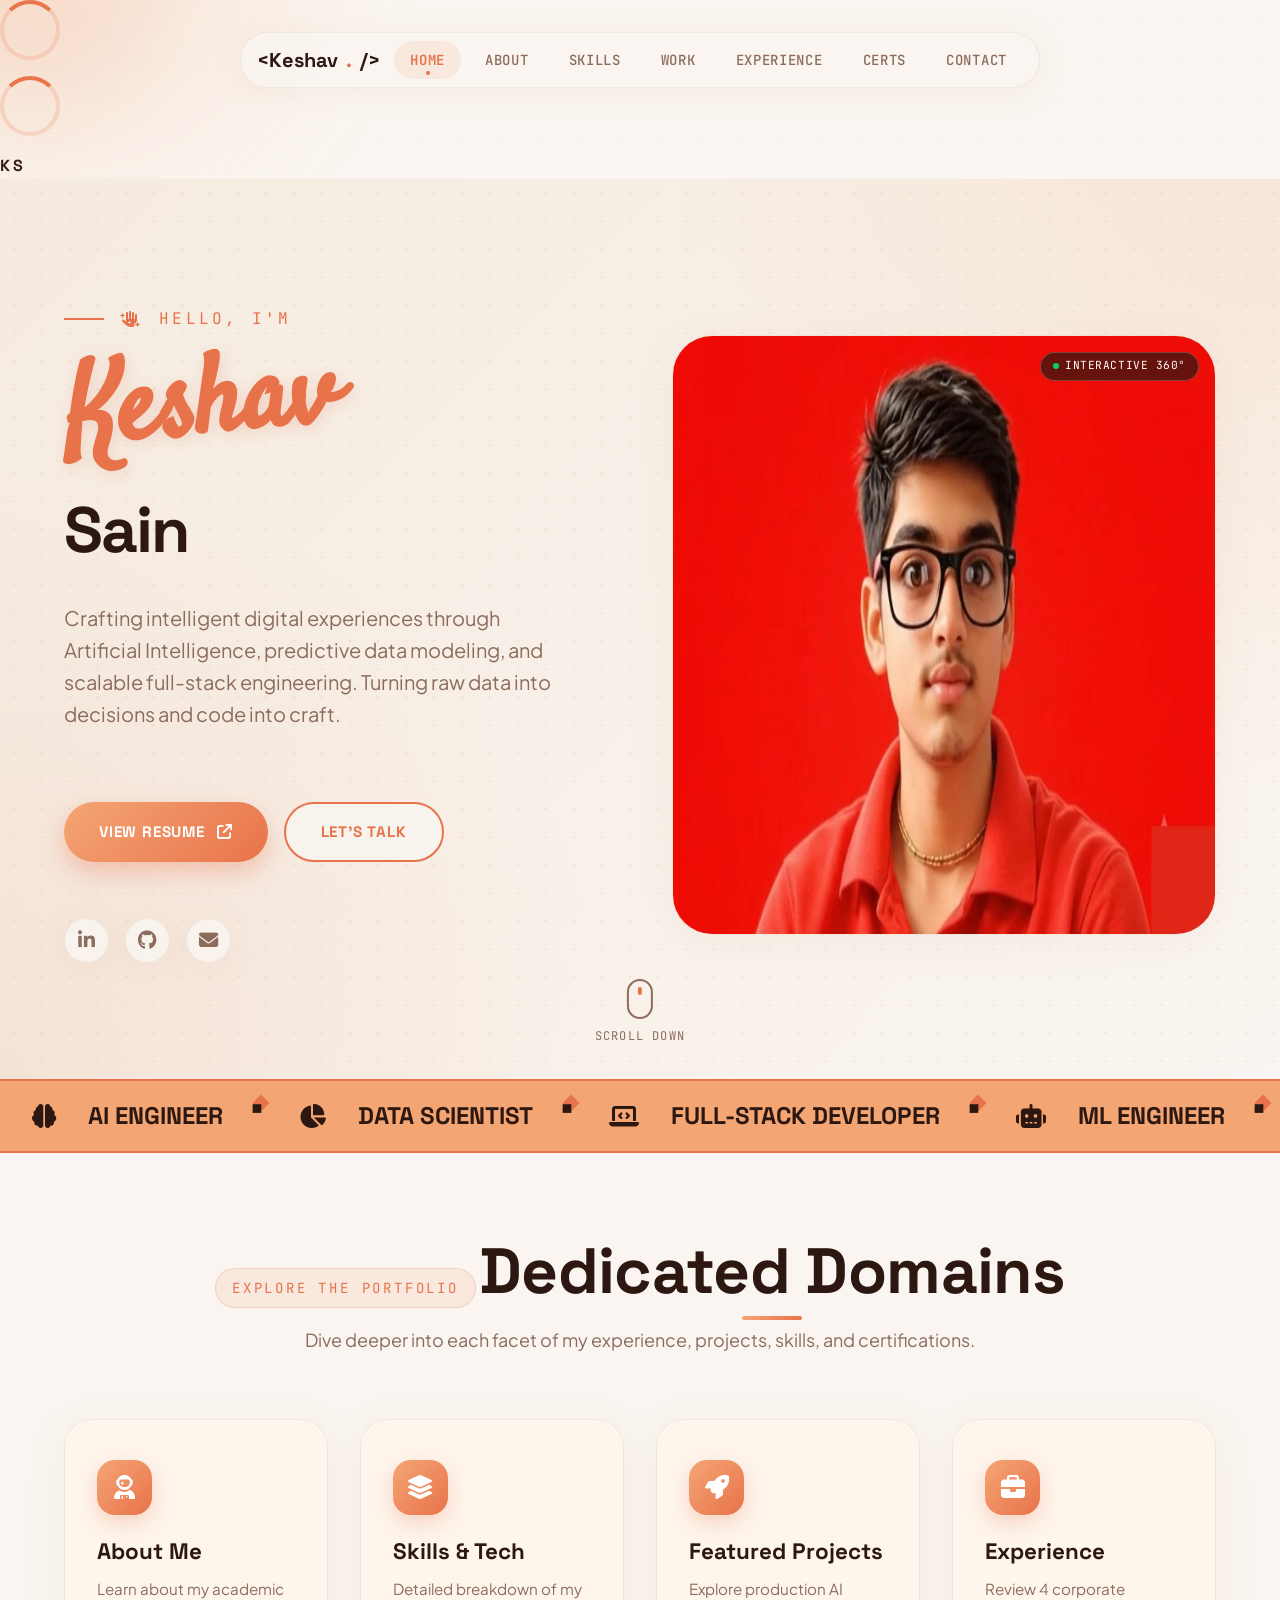
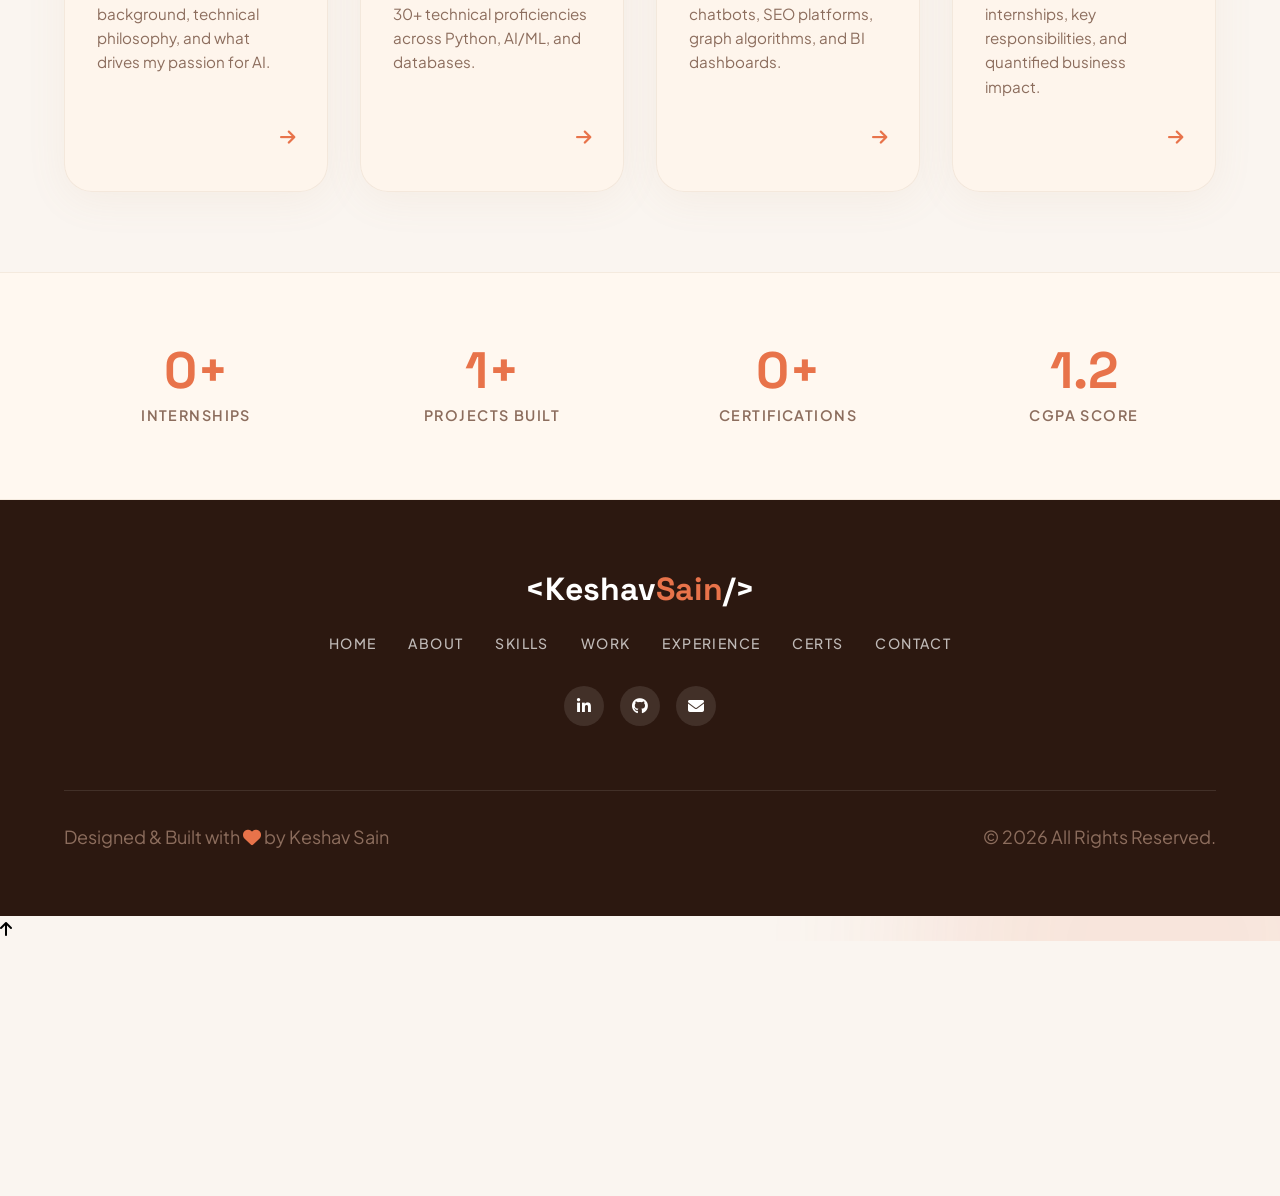
==== commit d7c5b07c: "feat: multi-page portfolio restructure with warm skin-tone theme and interactive character" ====
--- a/index.html
+++ b/index.html
@@ -6,14 +6,14 @@
     <meta name="description" content="Keshav Sain - AI Engineer, Data Scientist & Full-Stack Developer Portfolio">
     <meta name="keywords" content="Keshav Sain, AI Engineer, Data Scientist, Portfolio, Machine Learning, Python">
     <meta name="author" content="Keshav Sain">
-    <title>Keshav Sain | AI Engineer & Data Scientist</title>
+    <title>Keshav Sain | AI Engineer &amp; Data Scientist</title>
     
     <!-- Google Fonts -->
     <link rel="preconnect" href="https://fonts.googleapis.com">
     <link rel="preconnect" href="https://fonts.gstatic.com" crossorigin>
-    <link href="https://fonts.googleapis.com/css2?family=Inter:wght@300;400;500;600;700;800&family=Space+Grotesk:wght@400;500;600;700&family=JetBrains+Mono:wght@400;500&display=swap" rel="stylesheet">
+    <link href="https://fonts.googleapis.com/css2?family=Plus+Jakarta+Sans:ital,wght@0,300;0,400;0,500;0,600;0,700;0,800;1,400&family=Space+Grotesk:wght@400;500;600;700&family=Satisfy&family=Caveat:wght@600;700&family=Inter:wght@300;400;500;600;700&family=JetBrains+Mono:wght@400;500&display=swap" rel="stylesheet">
     
-    <!-- Font Awesome Icons -->
+    <!-- Font Awesome -->
     <link rel="stylesheet" href="https://cdnjs.cloudflare.com/ajax/libs/font-awesome/6.5.1/css/all.min.css">
     
     <!-- Main Stylesheet -->
@@ -30,94 +30,93 @@
         </div>
     </div>
 
-    <!-- ========== CURSOR GLOW (Desktop) ========== -->
+    <!-- ========== CURSOR GLOW ========== -->
     <div class="cursor-glow" id="cursorGlow"></div>
 
-    <!-- ========== NAVIGATION ========== -->
-    <nav id="navbar">
-        <div class="nav-container">
-            <a href="#hero" class="nav-logo">
-                <span class="logo-bracket">&lt;</span>KS<span class="logo-bracket">/&gt;</span>
-            </a>
-            <ul class="nav-links" id="navLinks">
-                <li><a href="#about" class="nav-link">About</a></li>
-                <li><a href="#skills" class="nav-link">Skills</a></li>
-                <li><a href="#experience" class="nav-link">Experience</a></li>
-                <li><a href="#projects" class="nav-link">Projects</a></li>
-                <li><a href="#certifications" class="nav-link">Certifications</a></li>
-                <li><a href="#contact" class="nav-link cta-link">
-                    <i class="fas fa-paper-plane"></i> Contact
-                </a></li>
-            </ul>
-            <button class="hamburger" id="hamburger" aria-label="Toggle menu">
-                <span class="bar"></span>
-                <span class="bar"></span>
-                <span class="bar"></span>
+    <!-- ========== DECORATIVE WARM BLOBS ========== -->
+    <div class="blob blob-1"></div>
+    <div class="blob blob-2"></div>
+    <div class="blob blob-3"></div>
+
+    <!-- ========== FLOATING TOP NAV PILL ========== -->
+    <nav class="floating-nav" id="floatingNav">
+        <div class="nav-pill-box">
+            <a href="index.html" class="nav-logo">&lt;Keshav<span>.</span>/&gt;</a>
+            <div class="nav-links">
+                <a href="index.html" class="pill-nav-link current">HOME</a>
+                <a href="about.html" class="pill-nav-link">ABOUT</a>
+                <a href="skills.html" class="pill-nav-link">SKILLS</a>
+                <a href="projects.html" class="pill-nav-link">WORK</a>
+                <a href="experience.html" class="pill-nav-link">EXPERIENCE</a>
+                <a href="certifications.html" class="pill-nav-link">CERTS</a>
+                <a href="contact.html" class="pill-nav-link">CONTACT</a>
+            </div>
+            <button class="mobile-menu-btn" id="mobileMenuBtn" aria-label="Toggle navigation">
+                <i class="fas fa-bars"></i>
             </button>
         </div>
     </nav>
 
+    <!-- Mobile Nav Overlay -->
+    <div class="mobile-nav-overlay" id="mobileNavOverlay">
+        <div class="mobile-nav-list">
+            <a href="index.html" class="mobile-nav-link current">HOME</a>
+            <a href="about.html" class="mobile-nav-link">ABOUT</a>
+            <a href="skills.html" class="mobile-nav-link">SKILLS</a>
+            <a href="projects.html" class="mobile-nav-link">WORK</a>
+            <a href="experience.html" class="mobile-nav-link">EXPERIENCE</a>
+            <a href="certifications.html" class="mobile-nav-link">CERTS</a>
+            <a href="contact.html" class="mobile-nav-link">CONTACT</a>
+        </div>
+    </div>
+
     <!-- ========== HERO SECTION ========== -->
-    <section id="hero">
-        <canvas id="particleCanvas"></canvas>
-        <!-- Aurora gradient blobs -->
-        <div class="aurora">
-            <div class="aurora-blob blob-1"></div>
-            <div class="aurora-blob blob-2"></div>
-            <div class="aurora-blob blob-3"></div>
-        </div>
-        <!-- Grid overlay -->
-        <div class="grid-overlay"></div>
-
-        <div class="hero-content">
-            <div class="hero-badge reveal">
-                <span class="badge-dot"></span>
-                Available for Opportunities
-            </div>
-            <h1 class="hero-name reveal">
-                Hi, I'm <span class="gradient-text glow-text">Keshav Sain</span>
-            </h1>
-            <div class="hero-role reveal">
-                <span class="role-prefix">I'm a </span>
-                <span class="typed-text" id="typedText"></span>
-                <span class="cursor">|</span>
-            </div>
-            <p class="hero-description reveal">
-                Building intelligent systems & data-driven solutions that transform ideas into reality. 
-                Passionate about AI, Machine Learning, and scalable web applications.
-            </p>
-            <div class="hero-cta reveal">
-                <a href="#projects" class="btn btn-primary btn-glow">
-                    <i class="fas fa-rocket"></i> View My Work
-                </a>
-                <a href="#contact" class="btn btn-secondary">
-                    <i class="fas fa-paper-plane"></i> Get In Touch
-                </a>
-                <a href="#about" class="btn btn-ghost">
-                    Learn More <i class="fas fa-arrow-down"></i>
-                </a>
-            </div>
-            <div class="hero-socials reveal">
-                <a href="https://www.linkedin.com/in/keshav-sain-4450271b2" target="_blank" rel="noopener" aria-label="LinkedIn">
-                    <i class="fab fa-linkedin-in"></i>
-                </a>
-                <a href="https://github.com/Keshavsain1" target="_blank" rel="noopener" aria-label="GitHub">
-                    <i class="fab fa-github"></i>
-                </a>
-                <a href="mailto:Keshavsain.jpr@gmail.com" aria-label="Email">
-                    <i class="fas fa-envelope"></i>
-                </a>
-            </div>
-        </div>
-
-        <!-- Floating tech badges (positioned across the entire hero viewport) -->
-        <div class="floating-badges">
-            <div class="float-badge fb-1" title="Python"><i class="fab fa-python"></i><span>Python</span></div>
-            <div class="float-badge fb-2" title="AI & Machine Learning"><i class="fas fa-brain"></i><span>AI / ML</span></div>
-            <div class="float-badge fb-3" title="SQL & Databases"><i class="fas fa-database"></i><span>SQL DB</span></div>
-            <div class="float-badge fb-4" title="Full Stack Web"><i class="fab fa-node-js"></i><span>Node.js</span></div>
-            <div class="float-badge fb-5" title="LLM & Automation"><i class="fas fa-robot"></i><span>LLM & RAG</span></div>
-            <div class="float-badge fb-6" title="Data Analytics"><i class="fas fa-chart-line"></i><span>Analytics</span></div>
+    <section id="hero" class="luxury-hero">
+        <div class="hero-warm-bg"></div>
+        <div class="dot-grid-overlay"></div>
+
+        <div class="container luxury-hero-container">
+            <!-- Left: Typography & Actions -->
+            <div class="luxury-hero-left reveal">
+                <span class="luxury-kicker">
+                    <i class="fas fa-hand-sparkles"></i> HELLO, I'M
+                </span>
+                <h1 class="luxury-script-name">Keshav</h1>
+                <h2 class="luxury-surname">Sain</h2>
+                <p class="luxury-hero-bio">
+                    Crafting intelligent digital experiences through Artificial Intelligence, predictive data modeling, and scalable full-stack engineering. Turning raw data into decisions and code into craft.
+                </p>
+                <div class="hero-actions">
+                    <a href="KeshavSain_Resume.pdf" target="_blank" class="btn-warm-filled">
+                        <span>VIEW RESUME</span>
+                        <i class="fas fa-arrow-up-right-from-square"></i>
+                    </a>
+                    <a href="contact.html" class="btn-warm-outlined">
+                        LET'S TALK
+                    </a>
+                </div>
+                <div class="luxury-hero-socials">
+                    <a href="https://www.linkedin.com/in/keshav-sain-4450271b2" target="_blank" rel="noopener" class="social-icon-btn" aria-label="LinkedIn">
+                        <i class="fab fa-linkedin-in"></i>
+                    </a>
+                    <a href="https://github.com/Keshavsain1" target="_blank" rel="noopener" class="social-icon-btn" aria-label="GitHub">
+                        <i class="fab fa-github"></i>
+                    </a>
+                    <a href="mailto:Keshavsain.jpr@gmail.com" class="social-icon-btn" aria-label="Email">
+                        <i class="fas fa-envelope"></i>
+                    </a>
+                </div>
+            </div>
+
+            <!-- Right: Seamless Interactive Character Stage -->
+            <div class="luxury-hero-right reveal">
+                <div class="seamless-character-stage">
+                    <div style="position: absolute; top: 1rem; right: 1rem; z-index: 10; background: rgba(44, 24, 16, 0.7); backdrop-filter: blur(8px); color: #fff; font-family: var(--font-mono); font-size: 0.7rem; padding: 0.3rem 0.75rem; border-radius: var(--radius-full); border: 1px solid rgba(255,255,255,0.2); letter-spacing: 0.05em; pointer-events: none;">
+                        <span style="display: inline-block; width: 6px; height: 6px; border-radius: 50%; background: #00d26a; margin-right: 6px; vertical-align: middle;"></span>INTERACTIVE 360°
+                    </div>
+                    <canvas id="characterCanvas" width="640" height="360"></canvas>
+                </div>
+            </div>
         </div>
 
         <div class="scroll-indicator">
@@ -128,7 +127,7 @@
         </div>
     </section>
 
-    <!-- ========== MARQUEE ========== -->
+    <!-- ========== MARQUEE TICKER ========== -->
     <div class="marquee-section">
         <div class="marquee-track">
             <div class="marquee-content">
@@ -148,703 +147,103 @@
         </div>
     </div>
 
-    <!-- ========== ABOUT SECTION ========== -->
-    <section id="about">
+    <!-- ========== QUICK EXPLORATION HIGHLIGHTS ========== -->
+    <section class="highlights-section">
         <div class="container">
-            <h2 class="section-title reveal">
-                <span class="section-number">01.</span> About Me
-                <span class="title-decoration"></span>
-            </h2>
-            <div class="about-grid">
-                <div class="about-text reveal">
-                    <div class="about-intro-tag">
-                        <i class="fas fa-terminal"></i> whoami
-                    </div>
-                    <p>
-                        I'm a <strong>B.Tech CSE (AI & Data Science)</strong> student at 
-                        <strong>Vivekananda Global University, Jaipur</strong> with a strong 
-                        foundation in artificial intelligence, data science, and software development.
-                    </p>
-                    <p>
-                        With hands-on experience across AI automation, full-stack development, data analytics, 
-                        and SEO optimization, I bring a versatile skill set to every project. I've built 
-                        AI-powered platforms that generated <span class="highlight">2,500+ qualified leads</span>, designed 
-                        LLM-powered chatbots, and created interactive dashboards that drive business decisions.
-                    </p>
-                    <p>
-                        I'm passionate about leveraging cutting-edge technologies like <strong>LangChain, RAG, 
-                        and Large Language Models</strong> to solve real-world problems. When I'm not coding, 
-                        you'll find me exploring new AI research papers and contributing to open-source projects.
-                    </p>
-                    <div class="about-info">
-                        <div class="info-item glow-card">
-                            <i class="fas fa-graduation-cap"></i>
-                            <div>
-                                <span class="info-label">Education</span>
-                                <span class="info-value">B.Tech CSE (AI & DS)</span>
-                            </div>
-                        </div>
-                        <div class="info-item glow-card">
-                            <i class="fas fa-map-marker-alt"></i>
-                            <div>
-                                <span class="info-label">Location</span>
-                                <span class="info-value">Jaipur, Rajasthan</span>
-                            </div>
-                        </div>
-                        <div class="info-item glow-card">
-                            <i class="fas fa-university"></i>
-                            <div>
-                                <span class="info-label">University</span>
-                                <span class="info-value">Vivekananda Global University</span>
-                            </div>
-                        </div>
-                        <div class="info-item glow-card">
-                            <i class="fas fa-calendar-alt"></i>
-                            <div>
-                                <span class="info-label">Graduating</span>
-                                <span class="info-value">2027</span>
-                            </div>
-                        </div>
-                    </div>
-                </div>
-                <div class="about-stats">
-                    <div class="stat-card gradient-border reveal">
-                        <div class="stat-icon"><i class="fas fa-briefcase"></i></div>
-                        <div class="stat-number" data-target="4" data-suffix="+">0</div>
-                        <div class="stat-label">Internships</div>
-                    </div>
-                    <div class="stat-card gradient-border reveal">
-                        <div class="stat-icon"><i class="fas fa-certificate"></i></div>
-                        <div class="stat-number" data-target="6" data-suffix="+">0</div>
-                        <div class="stat-label">Certifications</div>
-                    </div>
-                    <div class="stat-card gradient-border reveal">
-                        <div class="stat-icon"><i class="fas fa-project-diagram"></i></div>
-                        <div class="stat-number" data-target="7" data-suffix="+">0</div>
-                        <div class="stat-label">Projects Built</div>
-                    </div>
-                    <div class="stat-card gradient-border reveal">
-                        <div class="stat-icon"><i class="fas fa-star"></i></div>
-                        <div class="stat-number" data-target="8.0" data-suffix="" data-decimal="true">0</div>
-                        <div class="stat-label">CGPA Score</div>
-                    </div>
-                </div>
+            <div class="section-header reveal">
+                <span class="section-subtitle">EXPLORE THE PORTFOLIO</span>
+                <h2 class="section-title">Dedicated Domains</h2>
+                <p class="section-desc">Dive deeper into each facet of my experience, projects, skills, and certifications.</p>
+            </div>
+
+            <div class="highlights-grid">
+                <a href="about.html" class="highlight-card reveal">
+                    <div class="highlight-icon"><i class="fas fa-user-astronaut"></i></div>
+                    <h3>About Me</h3>
+                    <p>Learn about my academic background, technical philosophy, and what drives my passion for AI.</p>
+                    <span class="highlight-arrow"><i class="fas fa-arrow-right"></i></span>
+                </a>
+                
+                <a href="skills.html" class="highlight-card reveal">
+                    <div class="highlight-icon"><i class="fas fa-layer-group"></i></div>
+                    <h3>Skills &amp; Tech</h3>
+                    <p>Detailed breakdown of my 30+ technical proficiencies across Python, AI/ML, and databases.</p>
+                    <span class="highlight-arrow"><i class="fas fa-arrow-right"></i></span>
+                </a>
+                
+                <a href="projects.html" class="highlight-card reveal">
+                    <div class="highlight-icon"><i class="fas fa-rocket"></i></div>
+                    <h3>Featured Projects</h3>
+                    <p>Explore production AI chatbots, SEO platforms, graph algorithms, and BI dashboards.</p>
+                    <span class="highlight-arrow"><i class="fas fa-arrow-right"></i></span>
+                </a>
+                
+                <a href="experience.html" class="highlight-card reveal">
+                    <div class="highlight-icon"><i class="fas fa-briefcase"></i></div>
+                    <h3>Experience</h3>
+                    <p>Review 4 corporate internships, key responsibilities, and quantified business impact.</p>
+                    <span class="highlight-arrow"><i class="fas fa-arrow-right"></i></span>
+                </a>
             </div>
         </div>
     </section>
 
-    <!-- ========== SKILLS SECTION ========== -->
-    <section id="skills">
+    <!-- ========== STATS BAR ========== -->
+    <section class="stats-bar">
         <div class="container">
-            <h2 class="section-title reveal">
-                <span class="section-number">02.</span> Skills & Technologies
-                <span class="title-decoration"></span>
-            </h2>
-
-            <!-- Skill Bars (Top Skills) -->
-            <div class="skill-bars reveal">
-                <div class="skill-bar-item">
-                    <div class="skill-bar-header">
-                        <span>Python</span><span>95%</span>
-                    </div>
-                    <div class="skill-bar-track">
-                        <div class="skill-bar-fill" data-width="95"></div>
-                    </div>
-                </div>
-                <div class="skill-bar-item">
-                    <div class="skill-bar-header">
-                        <span>AI & Machine Learning</span><span>88%</span>
-                    </div>
-                    <div class="skill-bar-track">
-                        <div class="skill-bar-fill" data-width="88"></div>
-                    </div>
-                </div>
-                <div class="skill-bar-item">
-                    <div class="skill-bar-header">
-                        <span>Data Science & Analytics</span><span>90%</span>
-                    </div>
-                    <div class="skill-bar-track">
-                        <div class="skill-bar-fill" data-width="90"></div>
-                    </div>
-                </div>
-                <div class="skill-bar-item">
-                    <div class="skill-bar-header">
-                        <span>SQL & Databases</span><span>85%</span>
-                    </div>
-                    <div class="skill-bar-track">
-                        <div class="skill-bar-fill" data-width="85"></div>
-                    </div>
-                </div>
-            </div>
-
-            <div class="skills-grid">
-                <!-- Programming Languages -->
-                <div class="skill-category gradient-border reveal">
-                    <div class="skill-category-header">
-                        <div class="skill-icon-wrap"><i class="fas fa-code"></i></div>
-                        <h3>Programming Languages</h3>
-                    </div>
-                    <div class="skill-tags">
-                        <span class="skill-tag">Python</span>
-                        <span class="skill-tag">SQL</span>
-                        <span class="skill-tag">C</span>
-                        <span class="skill-tag">JavaScript</span>
-                    </div>
-                </div>
-
-                <!-- AI / ML -->
-                <div class="skill-category gradient-border reveal">
-                    <div class="skill-category-header">
-                        <div class="skill-icon-wrap"><i class="fas fa-brain"></i></div>
-                        <h3>AI & Machine Learning</h3>
-                    </div>
-                    <div class="skill-tags">
-                        <span class="skill-tag">OpenAI API</span>
-                        <span class="skill-tag">LangChain</span>
-                        <span class="skill-tag">Scikit-learn</span>
-                        <span class="skill-tag">TensorFlow</span>
-                        <span class="skill-tag">Hugging Face</span>
-                        <span class="skill-tag">RAG</span>
-                        <span class="skill-tag">Prompt Engineering</span>
-                        <span class="skill-tag">Vector DBs</span>
-                    </div>
-                </div>
-
-                <!-- Web & Backend -->
-                <div class="skill-category gradient-border reveal">
-                    <div class="skill-category-header">
-                        <div class="skill-icon-wrap"><i class="fas fa-server"></i></div>
-                        <h3>Web & Backend</h3>
-                    </div>
-                    <div class="skill-tags">
-                        <span class="skill-tag">Node.js</span>
-                        <span class="skill-tag">FastAPI</span>
-                        <span class="skill-tag">REST APIs</span>
-                        <span class="skill-tag">HTML</span>
-                        <span class="skill-tag">CSS</span>
-                    </div>
-                </div>
-
-                <!-- Data Science -->
-                <div class="skill-category gradient-border reveal">
-                    <div class="skill-category-header">
-                        <div class="skill-icon-wrap"><i class="fas fa-chart-bar"></i></div>
-                        <h3>Data Science & Analytics</h3>
-                    </div>
-                    <div class="skill-tags">
-                        <span class="skill-tag">Pandas</span>
-                        <span class="skill-tag">NumPy</span>
-                        <span class="skill-tag">Matplotlib</span>
-                        <span class="skill-tag">Seaborn</span>
-                        <span class="skill-tag">Power BI</span>
-                        <span class="skill-tag">Tableau</span>
-                        <span class="skill-tag">Excel</span>
-                    </div>
-                </div>
-
-                <!-- Databases -->
-                <div class="skill-category gradient-border reveal">
-                    <div class="skill-category-header">
-                        <div class="skill-icon-wrap"><i class="fas fa-database"></i></div>
-                        <h3>Databases</h3>
-                    </div>
-                    <div class="skill-tags">
-                        <span class="skill-tag">MySQL</span>
-                        <span class="skill-tag">PostgreSQL</span>
-                        <span class="skill-tag">DBMS</span>
-                    </div>
-                </div>
-
-                <!-- DevOps & Tools -->
-                <div class="skill-category gradient-border reveal">
-                    <div class="skill-category-header">
-                        <div class="skill-icon-wrap"><i class="fas fa-tools"></i></div>
-                        <h3>DevOps & Tools</h3>
-                    </div>
-                    <div class="skill-tags">
-                        <span class="skill-tag">Git</span>
-                        <span class="skill-tag">GitHub</span>
-                        <span class="skill-tag">Docker</span>
-                        <span class="skill-tag">Azure</span>
-                        <span class="skill-tag">n8n</span>
-                        <span class="skill-tag">CI/CD</span>
-                    </div>
-                </div>
-
-                <!-- Core Concepts -->
-                <div class="skill-category gradient-border reveal">
-                    <div class="skill-category-header">
-                        <div class="skill-icon-wrap"><i class="fas fa-cogs"></i></div>
-                        <h3>Core Concepts</h3>
-                    </div>
-                    <div class="skill-tags">
-                        <span class="skill-tag">DSA</span>
-                        <span class="skill-tag">OOP</span>
-                        <span class="skill-tag">API Integration</span>
-                        <span class="skill-tag">Automation</span>
-                        <span class="skill-tag">Pipelining</span>
-                        <span class="skill-tag">Technical SEO</span>
-                    </div>
+            <div class="stats-bar-grid">
+                <div class="stats-bar-item reveal">
+                    <div class="stats-bar-number" data-target="4" data-suffix="+">0</div>
+                    <div class="stats-bar-label">Internships</div>
+                </div>
+                <div class="stats-bar-item reveal">
+                    <div class="stats-bar-number" data-target="7" data-suffix="+">0</div>
+                    <div class="stats-bar-label">Projects Built</div>
+                </div>
+                <div class="stats-bar-item reveal">
+                    <div class="stats-bar-number" data-target="6" data-suffix="+">0</div>
+                    <div class="stats-bar-label">Certifications</div>
+                </div>
+                <div class="stats-bar-item reveal">
+                    <div class="stats-bar-number" data-target="8.0" data-suffix="" data-decimal="true">0</div>
+                    <div class="stats-bar-label">CGPA Score</div>
                 </div>
             </div>
         </div>
     </section>
 
-    <!-- ========== EXPERIENCE SECTION ========== -->
-    <section id="experience">
+    <!-- ========== FOOTER ========== -->
+    <footer class="site-footer" id="footer">
         <div class="container">
-            <h2 class="section-title reveal">
-                <span class="section-number">03.</span> Work Experience
-                <span class="title-decoration"></span>
-            </h2>
-            <div class="timeline">
-                <div class="timeline-line"></div>
-
-                <!-- Experience 1 -->
-                <div class="timeline-item reveal">
-                    <div class="timeline-dot">
-                        <div class="dot-ping"></div>
-                    </div>
-                    <div class="timeline-content gradient-border">
-                        <div class="timeline-header">
-                            <div>
-                                <h3 class="timeline-title">AI Automation & SEO Intern</h3>
-                                <h4 class="timeline-company">
-                                    <i class="fas fa-building"></i> MetaBlock Technology
-                                </h4>
-                            </div>
-                            <span class="timeline-date">
-                                <i class="fas fa-calendar"></i> 2026 — Present
-                            </span>
-                        </div>
-                        <ul class="timeline-details">
-                            <li>Built an AI-powered SEO automation platform generating technical SEO audits</li>
-                            <li>Developed AI-powered lead-generation workflows identifying <strong>2,500+ qualified leads</strong></li>
-                            <li>Designed an LLM-powered chatbot for automated customer support</li>
-                            <li>Automated SEO analysis using n8n and AI APIs, reducing manual effort</li>
-                            <li>Achieved <strong>200% increase in website impressions</strong> via AI-driven SEO</li>
-                        </ul>
-                        <div class="timeline-tags">
-                            <span>Python</span><span>n8n</span><span>AI APIs</span><span>LLM</span><span>SEO</span>
-                        </div>
-                    </div>
-                </div>
-
-                <!-- Experience 2 -->
-                <div class="timeline-item reveal">
-                    <div class="timeline-dot"></div>
-                    <div class="timeline-content gradient-border">
-                        <div class="timeline-header">
-                            <div>
-                                <h3 class="timeline-title">AI & Full-Stack Intern</h3>
-                                <h4 class="timeline-company">
-                                    <i class="fas fa-building"></i> Fatcamel AI
-                                </h4>
-                            </div>
-                            <span class="timeline-date">
-                                <i class="fas fa-calendar"></i> 2026
-                            </span>
-                        </div>
-                        <ul class="timeline-details">
-                            <li>Designed and implemented AI-driven lead generation solutions generating <strong>2,500+ qualified business leads</strong></li>
-                            <li>Integrated AI capabilities into full-stack applications using Python, REST APIs, SQL</li>
-                            <li>Developed backend services and automation scripts to streamline data processing</li>
-                        </ul>
-                        <div class="timeline-tags">
-                            <span>Python</span><span>REST APIs</span><span>SQL</span><span>Full-Stack</span>
-                        </div>
-                    </div>
-                </div>
-
-                <!-- Experience 3 -->
-                <div class="timeline-item reveal">
-                    <div class="timeline-dot"></div>
-                    <div class="timeline-content gradient-border">
-                        <div class="timeline-header">
-                            <div>
-                                <h3 class="timeline-title">Data Science & Analytics Intern</h3>
-                                <h4 class="timeline-company">
-                                    <i class="fas fa-building"></i> TeachNook
-                                </h4>
-                            </div>
-                            <span class="timeline-date">
-                                <i class="fas fa-calendar"></i> 2024
-                            </span>
-                        </div>
-                        <ul class="timeline-details">
-                            <li>Developed ML models for Health Insurance Cross-Sell & Vehicle Insurance Prediction</li>
-                            <li>Built interactive Power BI dashboards to visualize business insights and model outcomes</li>
-                        </ul>
-                        <div class="timeline-tags">
-                            <span>ML</span><span>Power BI</span><span>Python</span><span>Data Analytics</span>
-                        </div>
-                    </div>
-                </div>
-
-                <!-- Experience 4 -->
-                <div class="timeline-item reveal">
-                    <div class="timeline-dot"></div>
-                    <div class="timeline-content gradient-border">
-                        <div class="timeline-header">
-                            <div>
-                                <h3 class="timeline-title">Jr. Data Analyst Intern</h3>
-                                <h4 class="timeline-company">
-                                    <i class="fas fa-building"></i> Accorent Pvt. Ltd.
-                                </h4>
-                            </div>
-                            <span class="timeline-date">
-                                <i class="fas fa-calendar"></i> 2023 — 2024
-                            </span>
-                        </div>
-                        <ul class="timeline-details">
-                            <li>Contributed to data preparation, research tasks, and report documentation</li>
-                            <li>Assisted in analysis workflows using Python and Power BI experimentation</li>
-                        </ul>
-                        <div class="timeline-tags">
-                            <span>Python</span><span>Power BI</span><span>Data Analysis</span>
-                        </div>
-                    </div>
-                </div>
-            </div>
-        </div>
-    </section>
-
-    <!-- ========== PROJECTS SECTION ========== -->
-    <section id="projects">
-        <div class="container">
-            <h2 class="section-title reveal">
-                <span class="section-number">04.</span> Featured Projects
-                <span class="title-decoration"></span>
-            </h2>
-
-            <!-- Featured Project (Large Card) -->
-            <div class="featured-project gradient-border reveal">
-                <div class="featured-project-badge">⭐ Featured Project</div>
-                <div class="featured-project-content">
-                    <div class="featured-icon"><i class="fas fa-search-dollar"></i></div>
-                    <div>
-                        <h3>AI SEO Automation Platform</h3>
-                        <p>Built an end-to-end automation platform using n8n and AI APIs to perform technical/on-page SEO analysis, 
-                        generate comprehensive website audit reports, and deliver optimization recommendations — achieving a 
-                        <strong>200% increase in website impressions</strong>.</p>
-                        <div class="project-tech">
-                            <span>Python</span><span>n8n</span><span>AI APIs</span><span>SEO</span><span>FastAPI</span>
-                        </div>
-                    </div>
-                </div>
-            </div>
-
-            <div class="projects-grid">
-                <!-- Project 1 -->
-                <div class="project-card gradient-border reveal" data-tilt>
-                    <div class="project-card-glow"></div>
-                    <div class="project-number">01</div>
-                    <div class="project-icon">
-                        <i class="fas fa-robot"></i>
-                    </div>
-                    <h3 class="project-title">LLM Customer Support Chatbot</h3>
-                    <p class="project-description">
-                        LLM-powered chatbot leveraging RAG and prompt engineering for accurate, 
-                        context-aware automated customer support responses.
-                    </p>
-                    <div class="project-tech">
-                        <span>LangChain</span><span>OpenAI</span><span>RAG</span><span>FastAPI</span>
-                    </div>
-                    <div class="project-links">
-                        <a href="https://github.com/Keshavsain1" target="_blank" rel="noopener">
-                            <i class="fab fa-github"></i> Source Code
-                        </a>
-                    </div>
-                </div>
-
-                <!-- Project 2 -->
-                <div class="project-card gradient-border reveal" data-tilt>
-                    <div class="project-card-glow"></div>
-                    <div class="project-number">02</div>
-                    <div class="project-icon">
-                        <i class="fas fa-users-cog"></i>
-                    </div>
-                    <h3 class="project-title">Automated Leads Generation</h3>
-                    <p class="project-description">
-                        AI-driven lead gen solution identifying 2,500+ qualified business leads 
-                        through automated web data collection and intelligent filtering.
-                    </p>
-                    <div class="project-tech">
-                        <span>Python</span><span>REST APIs</span><span>SQL</span><span>Automation</span>
-                    </div>
-                    <div class="project-links">
-                        <a href="https://github.com/Keshavsain1" target="_blank" rel="noopener">
-                            <i class="fab fa-github"></i> Source Code
-                        </a>
-                    </div>
-                </div>
-
-                <!-- Project 3 -->
-                <div class="project-card gradient-border reveal" data-tilt>
-                    <div class="project-card-glow"></div>
-                    <div class="project-number">03</div>
-                    <div class="project-icon">
-                        <i class="fas fa-project-diagram"></i>
-                    </div>
-                    <h3 class="project-title">Graph Network Analysis Model</h3>
-                    <p class="project-description">
-                        Machine learning model for graph-based network analysis applying advanced 
-                        algorithms to understand complex network structures.
-                    </p>
-                    <div class="project-tech">
-                        <span>Python</span><span>Scikit-learn</span><span>NetworkX</span><span>ML</span>
-                    </div>
-                    <div class="project-links">
-                        <a href="https://github.com/Keshavsain1" target="_blank" rel="noopener">
-                            <i class="fab fa-github"></i> Source Code
-                        </a>
-                    </div>
-                </div>
-
-                <!-- Project 4 -->
-                <div class="project-card gradient-border reveal" data-tilt>
-                    <div class="project-card-glow"></div>
-                    <div class="project-number">04</div>
-                    <div class="project-icon">
-                        <i class="fas fa-chart-line"></i>
-                    </div>
-                    <h3 class="project-title">OLA Ride Data Dashboard</h3>
-                    <p class="project-description">
-                        Interactive Power BI dashboard analyzing OLA ride data to uncover patterns, 
-                        trends, and actionable business insights.
-                    </p>
-                    <div class="project-tech">
-                        <span>Power BI</span><span>Data Analysis</span><span>DAX</span><span>SQL</span>
-                    </div>
-                    <div class="project-links">
-                        <a href="https://github.com/Keshavsain1" target="_blank" rel="noopener">
-                            <i class="fab fa-github"></i> Source Code
-                        </a>
-                    </div>
-                </div>
-
-                <!-- Project 5 -->
-                <div class="project-card gradient-border reveal" data-tilt>
-                    <div class="project-card-glow"></div>
-                    <div class="project-number">05</div>
-                    <div class="project-icon">
-                        <i class="fas fa-heartbeat"></i>
-                    </div>
-                    <h3 class="project-title">Health Insurance Prediction</h3>
-                    <p class="project-description">
-                        ML prediction model with interactive Power BI dashboard for health insurance 
-                        cross-sell prediction and business insights.
-                    </p>
-                    <div class="project-tech">
-                        <span>ML</span><span>Power BI</span><span>Python</span><span>Pandas</span>
-                    </div>
-                    <div class="project-links">
-                        <a href="https://github.com/Keshavsain1" target="_blank" rel="noopener">
-                            <i class="fab fa-github"></i> Source Code
-                        </a>
-                    </div>
-                </div>
-
-                <!-- Project 6 -->
-                <div class="project-card gradient-border reveal" data-tilt>
-                    <div class="project-card-glow"></div>
-                    <div class="project-number">06</div>
-                    <div class="project-icon">
-                        <i class="fas fa-boxes-stacked"></i>
-                    </div>
-                    <h3 class="project-title">Stock Management System</h3>
-                    <p class="project-description">
-                        Python-based stock management application for handling inventory operations, 
-                        data tracking, and efficient stock control.
-                    </p>
-                    <div class="project-tech">
-                        <span>Python</span><span>MySQL</span><span>CRUD</span>
-                    </div>
-                    <div class="project-links">
-                        <a href="https://github.com/Keshavsain1" target="_blank" rel="noopener">
-                            <i class="fab fa-github"></i> Source Code
-                        </a>
-                    </div>
-                </div>
-            </div>
-        </div>
-    </section>
-
-    <!-- ========== CERTIFICATIONS SECTION ========== -->
-    <section id="certifications">
-        <div class="container">
-            <h2 class="section-title reveal">
-                <span class="section-number">05.</span> Certifications & Publication
-                <span class="title-decoration"></span>
-            </h2>
-            <div class="cert-grid">
-                <div class="cert-card gradient-border reveal">
-                    <div class="cert-badge"><i class="fab fa-python"></i></div>
-                    <div class="cert-info">
-                        <h3>Python for Data Science</h3>
-                        <span class="cert-issuer"><i class="fas fa-award"></i> IBM</span>
-                    </div>
-                </div>
-                <div class="cert-card gradient-border reveal">
-                    <div class="cert-badge"><i class="fas fa-brain"></i></div>
-                    <div class="cert-info">
-                        <h3>BCS AI Essentials</h3>
-                        <span class="cert-issuer"><i class="fas fa-award"></i> EXIN</span>
-                    </div>
-                </div>
-                <div class="cert-card gradient-border reveal">
-                    <div class="cert-badge"><i class="fab fa-google"></i></div>
-                    <div class="cert-info">
-                        <h3>Data, Data, Everywhere</h3>
-                        <span class="cert-issuer"><i class="fas fa-award"></i> Google</span>
-                    </div>
-                </div>
-                <div class="cert-card gradient-border reveal">
-                    <div class="cert-badge"><i class="fas fa-chart-pie"></i></div>
-                    <div class="cert-info">
-                        <h3>Data Visualization</h3>
-                        <span class="cert-issuer"><i class="fas fa-award"></i> University of Illinois</span>
-                    </div>
-                </div>
-                <div class="cert-card gradient-border reveal">
-                    <div class="cert-badge"><i class="fas fa-chart-bar"></i></div>
-                    <div class="cert-info">
-                        <h3>Power BI for Beginners</h3>
-                        <span class="cert-issuer"><i class="fas fa-award"></i> Great Learning</span>
-                    </div>
-                </div>
-                <div class="cert-card gradient-border reveal">
-                    <div class="cert-badge"><i class="fas fa-link"></i></div>
-                    <div class="cert-info">
-                        <h3>BCS Blockchain Essentials</h3>
-                        <span class="cert-issuer"><i class="fas fa-award"></i> EXIN</span>
-                    </div>
-                </div>
-            </div>
-
-            <!-- Publication -->
-            <div class="publication-card gradient-border reveal">
-                <div class="publication-glow"></div>
-                <div class="publication-icon">
-                    <i class="fas fa-scroll"></i>
-                </div>
-                <div class="publication-content">
-                    <span class="publication-label">📄 Published Research Paper</span>
-                    <h3>E-Waste Management</h3>
-                    <p>Journal of Emerging Technologies and Innovative Research (JETIR)</p>
-                </div>
-                <div class="publication-badge">
-                    <i class="fas fa-check-circle"></i> Published
-                </div>
-            </div>
-        </div>
-    </section>
-
-    <!-- ========== CONTACT SECTION ========== -->
-    <section id="contact">
-        <div class="container">
-            <h2 class="section-title reveal">
-                <span class="section-number">06.</span> Let's Work Together
-                <span class="title-decoration"></span>
-            </h2>
-            <p class="contact-subtitle reveal">
-                I'm currently looking for new opportunities. Whether you have a project idea, 
-                a question, or just want to connect — my inbox is always open!
-            </p>
-            <div class="contact-grid">
-                <div class="contact-info reveal">
-                    <div class="contact-card glow-card">
-                        <div class="contact-card-icon">
-                            <i class="fas fa-envelope"></i>
-                        </div>
-                        <div>
-                            <h4>Email</h4>
-                            <a href="mailto:Keshavsain.jpr@gmail.com">Keshavsain.jpr@gmail.com</a>
-                        </div>
-                    </div>
-                    <div class="contact-card glow-card">
-                        <div class="contact-card-icon">
-                            <i class="fas fa-phone"></i>
-                        </div>
-                        <div>
-                            <h4>Phone</h4>
-                            <a href="tel:+919887159297">+91 9887159297</a>
-                        </div>
-                    </div>
-                    <div class="contact-card glow-card">
-                        <div class="contact-card-icon">
-                            <i class="fas fa-map-marker-alt"></i>
-                        </div>
-                        <div>
-                            <h4>Location</h4>
-                            <span>Jaipur, Rajasthan, India</span>
-                        </div>
-                    </div>
-                    <div class="contact-socials">
-                        <a href="https://www.linkedin.com/in/keshav-sain-4450271b2" target="_blank" rel="noopener" class="social-link">
-                            <i class="fab fa-linkedin-in"></i>
-                            <span>LinkedIn</span>
-                        </a>
-                        <a href="https://github.com/Keshavsain1" target="_blank" rel="noopener" class="social-link">
-                            <i class="fab fa-github"></i>
-                            <span>GitHub</span>
-                        </a>
-                    </div>
-                </div>
-                <form class="contact-form reveal" id="contactForm">
-                    <div class="form-group">
-                        <input type="text" id="name" name="name" required placeholder=" ">
-                        <label for="name">Your Name</label>
-                        <span class="form-highlight"></span>
-                    </div>
-                    <div class="form-group">
-                        <input type="email" id="email" name="email" required placeholder=" ">
-                        <label for="email">Your Email</label>
-                        <span class="form-highlight"></span>
-                    </div>
-                    <div class="form-group">
-                        <textarea id="message" name="message" rows="5" required placeholder=" "></textarea>
-                        <label for="message">Your Message</label>
-                        <span class="form-highlight"></span>
-                    </div>
-                    <button type="submit" class="btn btn-primary btn-glow btn-submit">
-                        <i class="fas fa-paper-plane"></i> Send Message
-                        <span class="btn-shine"></span>
-                    </button>
-                </form>
-            </div>
-        </div>
-    </section>
-
-    <!-- ========== FOOTER ========== -->
-    <footer id="footer">
-        <div class="container">
-            <div class="footer-content">
-                <p class="footer-logo">
-                    <span class="logo-bracket">&lt;</span>Keshav Sain<span class="logo-bracket">/&gt;</span>
-                </p>
+            <div class="footer-top">
+                <a href="index.html" class="footer-logo">&lt;Keshav<span>Sain</span>/&gt;</a>
                 <div class="footer-links">
-                    <a href="#about">About</a>
-                    <a href="#skills">Skills</a>
-                    <a href="#projects">Projects</a>
-                    <a href="#contact">Contact</a>
-                </div>
-                <p class="footer-text">
-                    Designed & Built with <i class="fas fa-heart" style="color: #ff4757;"></i> by Keshav Sain
-                </p>
-                <p class="footer-copyright">
-                    &copy; 2026 All Rights Reserved.
-                </p>
+                    <a href="index.html">HOME</a>
+                    <a href="about.html">ABOUT</a>
+                    <a href="skills.html">SKILLS</a>
+                    <a href="projects.html">WORK</a>
+                    <a href="experience.html">EXPERIENCE</a>
+                    <a href="certifications.html">CERTS</a>
+                    <a href="contact.html">CONTACT</a>
+                </div>
+                <div class="footer-socials">
+                    <a href="https://www.linkedin.com/in/keshav-sain-4450271b2" target="_blank" rel="noopener" aria-label="LinkedIn"><i class="fab fa-linkedin-in"></i></a>
+                    <a href="https://github.com/Keshavsain1" target="_blank" rel="noopener" aria-label="GitHub"><i class="fab fa-github"></i></a>
+                    <a href="mailto:Keshavsain.jpr@gmail.com" aria-label="Email"><i class="fas fa-envelope"></i></a>
+                </div>
+            </div>
+            <div class="footer-bottom">
+                <p class="footer-text">Designed &amp; Built with <i class="fas fa-heart"></i> by Keshav Sain</p>
+                <p class="footer-copyright">&copy; 2026 All Rights Reserved.</p>
             </div>
         </div>
     </footer>
 
-    <!-- ========== BACK TO TOP ========== -->
+    <!-- ========== BACK TO TOP & TOAST ========== -->
     <button id="backToTop" aria-label="Back to top">
         <i class="fas fa-arrow-up"></i>
     </button>
 
-    <!-- ========== TOAST NOTIFICATION ========== -->
     <div id="toast" class="toast">
         <i class="fas fa-check-circle"></i>
         <span>Message sent successfully! I'll get back to you soon.</span>
--- a/style.css
+++ b/style.css
@@ -1,2071 +1,2443 @@
-/* ============================================================
-   KESHAV SAIN — PREMIUM PORTFOLIO WEBSITE v2
-   Enhanced: Aurora effects, animated borders, cursor glow,
-   marquee, glassmorphism, gradient everything
-   ============================================================ */
-
-@import url('https://fonts.googleapis.com/css2?family=Inter:wght@300;400;500;600;700;800&family=Space+Grotesk:wght@400;500;600;700&family=JetBrains+Mono:wght@400;500&display=swap');
-
-/* ==================== CSS VARIABLES ==================== */
+@charset "UTF-8";
+
+/* ==========================================================================
+   KESHAV SAIN - PORTFOLIO STYLESHEET
+   Theme: Warm Skin-Tone (Cream, Peach, Champagne, Warm Coral, Soft Gold)
+   ========================================================================== */
+
+/* --- 01. IMPORTS & FONTS --- */
+@import url('https://fonts.googleapis.com/css2?family=Plus+Jakarta+Sans:ital,wght@0,300;0,400;0,500;0,600;0,700;0,800;1,400;1,500&family=Space+Grotesk:wght@300;400;500;600;700&family=Satisfy&family=Caveat:wght@400;500;600;700&family=Inter:wght@300;400;500;600;700&family=JetBrains+Mono:wght@400;500&display=swap');
+
+/* --- 02. CSS VARIABLES --- */
 :root {
-  --bg-base: #06060e;
-  --bg-base-2: #0c0c18;
-  --bg-card: rgba(255, 255, 255, 0.025);
-  --bg-card-hover: rgba(255, 255, 255, 0.06);
-  --text-primary: #f0f0f5;
-  --text-secondary: #8888a8;
-  --accent-blue: #00d4ff;
-  --accent-purple: #7b2ff7;
-  --accent-pink: #ff2daa;
-  --accent-gold: #ffd700;
-  --accent-green: #00ff88;
-  --accent-orange: #ff8c42;
-  --gradient-main: linear-gradient(135deg, #00d4ff, #7b2ff7);
-  --gradient-warm: linear-gradient(135deg, #ff2daa, #ffd700);
-  --gradient-cool: linear-gradient(135deg, #00ff88, #00d4ff);
-  --gradient-fire: linear-gradient(135deg, #ff8c42, #ff2daa);
-  --gradient-rainbow: linear-gradient(135deg, #00d4ff, #7b2ff7, #ff2daa, #ffd700);
-  --glass-bg: rgba(12, 12, 24, 0.6);
-  --glass-border: 1px solid rgba(255, 255, 255, 0.06);
-  --shadow-glow-blue: 0 0 40px rgba(0, 212, 255, 0.12);
-  --shadow-glow-purple: 0 0 40px rgba(123, 47, 247, 0.12);
-  --radius-sm: 10px;
-  --radius-md: 16px;
-  --radius-lg: 24px;
+  /* Color Palette - Warm Skin-Tone */
+  --bg-base: #faf5f0;          /* warm cream */
+  --bg-base-2: #f5ebe0;        /* soft linen */
+  --bg-section-alt: #fff8f0;   /* alternate sections */
+  --bg-card: rgba(255, 245, 235, 0.8);
+  --bg-card-hover: rgba(232, 196, 164, 0.12);
+  
+  /* Text Colors */
+  --text-primary: #2c1810;      /* warm dark brown */
+  --text-secondary: #8c6d5d;    /* warm muted brown */
+  --text-light: #b89e8c;        /* light warm */
+  --text-white: #ffffff;
+  
+  /* Accent Colors */
+  --accent-coral: #e8734a;      /* warm coral */
+  --accent-peach: #f4a574;      /* peach */
+  --accent-rose: #d4756d;       /* dusty rose */
+  --accent-gold: #c89b3c;       /* antique gold */
+  --accent-sage: #8fa68c;       /* sage green */
+  --accent-terracotta: #c67b5c; /* terracotta */
+  
+  /* Gradients */
+  --gradient-main: linear-gradient(135deg, var(--accent-coral), var(--accent-peach), var(--accent-gold));
+  --gradient-warm: linear-gradient(135deg, var(--accent-peach) 0%, var(--accent-coral) 100%);
+  --gradient-soft: linear-gradient(135deg, var(--bg-base-2), var(--bg-base));
+  --gradient-sunset: linear-gradient(135deg, var(--accent-rose), var(--accent-peach), var(--accent-gold));
+  
+  /* Glassmorphism */
+  --glass-bg: rgba(250, 245, 240, 0.85);
+  --glass-border: 1px solid rgba(200, 175, 150, 0.2);
+  --glass-border-light: 1px solid rgba(255, 255, 255, 0.5);
+  
+  /* Shadows */
+  --shadow-warm: 0 4px 30px rgba(200, 155, 120, 0.1);
+  --shadow-card: 0 8px 40px rgba(180, 140, 100, 0.08);
+  --shadow-hover: 0 15px 50px rgba(180, 140, 100, 0.15);
+  --shadow-inner: inset 0 2px 10px rgba(180, 140, 100, 0.05);
+  --shadow-text: 0 2px 10px rgba(232, 115, 74, 0.2);
+  
+  /* Border Radius */
+  --radius-sm: 12px;
+  --radius-md: 18px;
+  --radius-lg: 28px;
+  --radius-xl: 40px;
   --radius-full: 50px;
+  
+  /* Transitions */
   --transition: all 0.4s cubic-bezier(0.25, 0.8, 0.25, 1);
-}
-
-/* ==================== RESET & BASE ==================== */
+  --transition-fast: all 0.2s ease-in-out;
+  --transition-slow: all 0.6s cubic-bezier(0.22, 1, 0.36, 1);
+  --transition-bounce: all 0.5s cubic-bezier(0.68, -0.55, 0.26, 1.55);
+  
+  /* Typography */
+  --font-body: 'Plus Jakarta Sans', 'Inter', -apple-system, sans-serif;
+  --font-heading: 'Space Grotesk', sans-serif;
+  --font-script: 'Satisfy', 'Caveat', cursive;
+  --font-mono: 'JetBrains Mono', monospace;
+  
+  /* Sizing & Spacing */
+  --container-width: 1400px;
+  --nav-height: 80px;
+  --section-padding: 120px 0;
+  --spacing-xs: 0.5rem;
+  --spacing-sm: 1rem;
+  --spacing-md: 2rem;
+  --spacing-lg: 4rem;
+  --spacing-xl: 8rem;
+  
+  /* Z-Index */
+  --z-negative: -1;
+  --z-normal: 1;
+  --z-overlay: 100;
+  --z-nav: 1000;
+  --z-modal: 2000;
+  --z-cursor: 9999;
+}
+
+/* --- 03. RESET & BASE STYLES --- */
 *, *::before, *::after {
+  box-sizing: border-box;
   margin: 0;
   padding: 0;
-  box-sizing: border-box;
 }
 
 html {
   scroll-behavior: smooth;
-  scroll-padding-top: 80px;
+  font-size: 16px;
+  overflow-x: hidden;
 }
 
 body {
-  font-family: 'Inter', -apple-system, sans-serif;
+  font-family: var(--font-body);
   background-color: var(--bg-base);
   color: var(--text-primary);
-  line-height: 1.7;
+  line-height: 1.6;
   overflow-x: hidden;
   -webkit-font-smoothing: antialiased;
-}
-
-h1, h2, h3, h4, h5, h6 {
-  font-family: 'Space Grotesk', sans-serif;
-  letter-spacing: -0.02em;
-  line-height: 1.2;
-}
-
-a { color: inherit; text-decoration: none; }
-img { max-width: 100%; display: block; }
-
-/* ==================== CUSTOM SCROLLBAR ==================== */
-::-webkit-scrollbar { width: 6px; }
-::-webkit-scrollbar-track { background: var(--bg-base); }
-::-webkit-scrollbar-thumb {
-  background: linear-gradient(180deg, var(--accent-blue), var(--accent-purple));
-  border-radius: 3px;
-}
-
-/* ==================== CURSOR GLOW ==================== */
-.cursor-glow {
-  position: fixed;
-  width: 600px;
-  height: 600px;
-  border-radius: 50%;
-  background: radial-gradient(circle, rgba(123, 47, 247, 0.06) 0%, transparent 70%);
-  pointer-events: none;
-  z-index: 0;
-  transform: translate(-50%, -50%);
-  transition: transform 0.1s ease;
-  will-change: transform;
-}
-
-/* ==================== UTILITY CLASSES ==================== */
-.container {
-  max-width: 1200px;
-  margin: 0 auto;
-  padding: 0 2rem;
-}
-
-.gradient-text {
-  background: var(--gradient-main);
-  -webkit-background-clip: text;
-  -webkit-text-fill-color: transparent;
-  background-clip: text;
-}
-
-.glow-text {
-  filter: drop-shadow(0 0 20px rgba(0, 212, 255, 0.3));
-}
-
-/* Animated Gradient Border */
-.gradient-border {
-  position: relative;
-  background: var(--bg-card);
-  border-radius: var(--radius-lg);
-  overflow: hidden;
-}
-
-.gradient-border::before {
+  -moz-osx-font-smoothing: grayscale;
+  position: relative;
+}
+
+body::before {
   content: '';
-  position: absolute;
-  inset: 0;
-  border-radius: var(--radius-lg);
-  padding: 1.5px;
-  background: linear-gradient(135deg, rgba(0, 212, 255, 0.3), rgba(123, 47, 247, 0.1), rgba(255, 45, 170, 0.1), rgba(0, 212, 255, 0.3));
-  background-size: 300% 300%;
-  -webkit-mask: linear-gradient(#fff 0 0) content-box, linear-gradient(#fff 0 0);
-  -webkit-mask-composite: xor;
-  mask-composite: exclude;
-  animation: borderGlow 6s ease infinite;
-  opacity: 0;
-  transition: opacity 0.5s ease;
-}
-
-.gradient-border:hover::before {
-  opacity: 1;
-}
-
-@keyframes borderGlow {
-  0% { background-position: 0% 50%; }
-  50% { background-position: 100% 50%; }
-  100% { background-position: 0% 50%; }
-}
-
-.glow-card {
-  transition: var(--transition);
-}
-
-.glow-card:hover {
-  box-shadow: 0 0 30px rgba(0, 212, 255, 0.08), 0 8px 32px rgba(0, 0, 0, 0.3);
-}
-
-.highlight {
-  color: var(--accent-gold);
-  font-weight: 600;
-}
-
-/* Section Title */
-.section-title {
-  font-size: clamp(2rem, 4vw, 2.8rem);
-  text-align: center;
-  margin-bottom: 4rem;
-  position: relative;
-}
-
-.section-number {
-  color: var(--accent-blue);
-  font-size: 0.9rem;
-  font-family: 'JetBrains Mono', monospace;
-  display: block;
-  margin-bottom: 0.5rem;
-  letter-spacing: 0.15em;
-}
-
-.title-decoration {
-  display: block;
-  margin: 12px auto 0;
-  width: 80px;
-  height: 3px;
-  background: var(--gradient-main);
-  border-radius: 2px;
-  position: relative;
-}
-
-.title-decoration::before {
-  content: '';
-  position: absolute;
-  inset: 0;
-  background: var(--gradient-main);
-  border-radius: 2px;
-  filter: blur(8px);
-  opacity: 0.5;
-}
-
-/* ==================== ANIMATIONS ==================== */
-@keyframes float {
-  0%, 100% { transform: translateY(0) rotate(0deg); }
-  50% { transform: translateY(-20px) rotate(2deg); }
-}
-
-@keyframes float-reverse {
-  0%, 100% { transform: translateY(0) rotate(0deg); }
-  50% { transform: translateY(20px) rotate(-2deg); }
-}
-
-@keyframes pulse {
-  0% { box-shadow: 0 0 0 0 rgba(0, 212, 255, 0.5); }
-  70% { box-shadow: 0 0 0 20px rgba(0, 212, 255, 0); }
-  100% { box-shadow: 0 0 0 0 rgba(0, 212, 255, 0); }
-}
-
-@keyframes blink {
-  0%, 100% { opacity: 1; }
-  50% { opacity: 0; }
-}
-
-@keyframes gradientShift {
-  0% { background-position: 0% 50%; }
-  50% { background-position: 100% 50%; }
-  100% { background-position: 0% 50%; }
-}
-
-@keyframes spin {
-  to { transform: rotate(360deg); }
-}
-
-@keyframes scroll-wheel {
-  0% { opacity: 1; top: 6px; }
-  100% { opacity: 0; top: 20px; }
-}
-
-@keyframes marquee {
-  0% { transform: translateX(0); }
-  100% { transform: translateX(-50%); }
-}
-
-@keyframes dotPing {
-  75%, 100% { transform: scale(2); opacity: 0; }
-}
-
-@keyframes shimmer {
-  0% { left: -100%; }
-  100% { left: 200%; }
-}
-
-@keyframes auroraMove {
-  0% { transform: translate(0, 0) scale(1); }
-  33% { transform: translate(30px, -40px) scale(1.1); }
-  66% { transform: translate(-20px, 20px) scale(0.95); }
-  100% { transform: translate(0, 0) scale(1); }
-}
-
-@keyframes skillFill {
-  from { width: 0; }
-}
-
-/* Scroll Reveal */
-.reveal {
-  opacity: 0;
-  transform: translateY(35px);
-  transition: opacity 0.8s cubic-bezier(0.25, 0.8, 0.25, 1), 
-              transform 0.8s cubic-bezier(0.25, 0.8, 0.25, 1);
-}
-
-.reveal.active {
-  opacity: 1;
-  transform: translateY(0);
-}
-
-/* ==================== PRELOADER ==================== */
-#preloader {
-  position: fixed;
-  inset: 0;
-  background: var(--bg-base);
-  display: flex;
-  align-items: center;
-  justify-content: center;
-  z-index: 99999;
-  transition: opacity 0.8s ease, visibility 0.8s ease;
-}
-
-#preloader.hidden {
-  opacity: 0;
-  visibility: hidden;
-}
-
-.loader {
-  position: relative;
-  display: flex;
-  align-items: center;
-  justify-content: center;
-  width: 100px;
-  height: 100px;
-}
-
-.loader-ring {
-  position: absolute;
-  inset: 0;
-  border: 2px solid transparent;
-  border-top: 2px solid var(--accent-blue);
-  border-right: 2px solid var(--accent-purple);
-  border-radius: 50%;
-  animation: spin 1.2s linear infinite;
-}
-
-.loader-ring.ring-2 {
-  inset: 8px;
-  border-top-color: var(--accent-pink);
-  border-right-color: var(--accent-gold);
-  animation-direction: reverse;
-  animation-duration: 0.8s;
-}
-
-.loader-text {
-  font-family: 'Space Grotesk', sans-serif;
-  font-size: 1.6rem;
-  font-weight: 700;
-  background: var(--gradient-main);
-  -webkit-background-clip: text;
-  -webkit-text-fill-color: transparent;
-  background-clip: text;
-}
-
-/* ==================== NAVIGATION ==================== */
-#navbar {
   position: fixed;
   top: 0;
   left: 0;
   width: 100%;
-  z-index: 1000;
+  height: 100%;
+  background-image: radial-gradient(var(--accent-peach) 1px, transparent 1px);
+  background-size: 40px 40px;
+  opacity: 0.05;
+  pointer-events: none;
+  z-index: var(--z-negative);
+}
+
+::selection {
+  background-color: var(--accent-coral);
+  color: var(--text-white);
+}
+
+a {
+  text-decoration: none;
+  color: inherit;
+  transition: var(--transition);
+}
+
+ul, ol {
+  list-style: none;
+}
+
+img, picture, video, canvas, svg {
+  display: block;
+  max-width: 100%;
+}
+
+button, input, textarea, select {
+  font: inherit;
+  outline: none;
+  border: none;
+}
+
+button {
+  cursor: pointer;
   background: transparent;
-  transition: var(--transition);
-}
-
-#navbar.scrolled {
-  background: rgba(6, 6, 14, 0.8);
-  backdrop-filter: blur(20px);
-  -webkit-backdrop-filter: blur(20px);
-  border-bottom: 1px solid rgba(255, 255, 255, 0.05);
-  box-shadow: 0 4px 30px rgba(0, 0, 0, 0.4);
-}
-
-#navbar.hidden {
-  transform: translateY(-100%);
-}
-
-.nav-container {
-  max-width: 1200px;
+}
+
+/* --- 04. TYPOGRAPHY --- */
+h1, h2, h3, h4, h5, h6 {
+  font-family: var(--font-heading);
+  font-weight: 700;
+  line-height: 1.2;
+  color: var(--text-primary);
+  margin-bottom: var(--spacing-sm);
+}
+
+h1 { font-size: clamp(3rem, 5vw + 1rem, 5rem); letter-spacing: -0.02em; }
+h2 { font-size: clamp(2.5rem, 4vw + 1rem, 4rem); letter-spacing: -0.01em; }
+h3 { font-size: clamp(2rem, 3vw + 1rem, 3rem); }
+h4 { font-size: clamp(1.5rem, 2vw + 1rem, 2rem); }
+h5 { font-size: 1.25rem; }
+h6 { font-size: 1rem; text-transform: uppercase; letter-spacing: 0.1em; }
+
+p {
+  font-size: 1.125rem;
+  color: var(--text-secondary);
+  margin-bottom: var(--spacing-md);
+  max-width: 70ch;
+}
+
+.text-gradient {
+  background: var(--gradient-main);
+  -webkit-background-clip: text;
+  background-clip: text;
+  color: transparent;
+  display: inline-block;
+}
+
+.text-gradient-warm {
+  background: var(--gradient-warm);
+  -webkit-background-clip: text;
+  background-clip: text;
+  color: transparent;
+  display: inline-block;
+}
+
+.text-light { color: var(--text-light); }
+.text-coral { color: var(--accent-coral); }
+.text-peach { color: var(--accent-peach); }
+.text-gold { color: var(--accent-gold); }
+
+.script-font {
+  font-family: var(--font-script);
+  font-weight: 400;
+}
+
+.mono-font {
+  font-family: var(--font-mono);
+}
+
+/* --- 05. LAYOUT & CONTAINERS --- */
+.container {
+  width: 100%;
+  max-width: var(--container-width);
   margin: 0 auto;
+  padding: 0 5%;
+}
+
+section {
+  padding: var(--section-padding);
+  position: relative;
+}
+
+.section-alt {
+  background-color: var(--bg-section-alt);
+  border-top: var(--glass-border);
+  border-bottom: var(--glass-border);
+}
+
+.section-header {
+  text-align: center;
+  margin-bottom: var(--spacing-lg);
+  position: relative;
+  z-index: var(--z-normal);
+}
+
+.section-subtitle {
+  font-family: var(--font-mono);
+  font-size: 0.875rem;
+  color: var(--accent-coral);
+  text-transform: uppercase;
+  letter-spacing: 0.2em;
+  margin-bottom: 1rem;
+  display: inline-block;
+  padding: 0.5rem 1rem;
+  background: rgba(232, 115, 74, 0.1);
+  border-radius: var(--radius-full);
+  border: 1px solid rgba(232, 115, 74, 0.2);
+}
+
+.section-title {
+  margin-bottom: 1rem;
+  position: relative;
+  display: inline-block;
+}
+
+.section-title::after {
+  content: '';
+  position: absolute;
+  bottom: -10px;
+  left: 50%;
+  transform: translateX(-50%);
+  width: 60px;
+  height: 4px;
+  background: var(--gradient-warm);
+  border-radius: 2px;
+}
+
+.section-desc {
+  margin: 0 auto;
+  text-align: center;
+}
+
+/* --- 06. DECORATIVE ELEMENTS & BACKGROUNDS --- */
+.blob {
+  position: absolute;
+  filter: blur(80px);
+  z-index: 0;
+  opacity: 0.6;
+  border-radius: 50%;
+  animation: float 20s ease-in-out infinite alternate;
+  pointer-events: none;
+}
+
+.blob-1 {
+  width: 400px;
+  height: 400px;
+  background: rgba(244, 165, 116, 0.3); /* peach */
+  top: -10%;
+  left: -10%;
+}
+
+.blob-2 {
+  width: 500px;
+  height: 500px;
+  background: rgba(232, 115, 74, 0.2); /* coral */
+  bottom: -10%;
+  right: -10%;
+  animation-delay: -5s;
+}
+
+.blob-3 {
+  width: 300px;
+  height: 300px;
+  background: rgba(200, 155, 60, 0.2); /* gold */
+  top: 40%;
+  left: 50%;
+  transform: translate(-50%, -50%);
+  animation-delay: -10s;
+}
+
+.bg-pattern-waves {
+  position: absolute;
+  top: 0;
+  left: 0;
+  width: 100%;
+  height: 100%;
+  background-image: url("data:image/svg+xml,%3Csvg width='100' height='20' viewBox='0 0 100 20' xmlns='http://www.w3.org/2000/svg'%3E%3Cpath d='M21.184 20c.357-.13.72-.264 1.088-.402l1.768-.661C33.64 15.347 39.647 14 50 14c10.271 0 15.362 1.222 24.629 4.928.955.383 1.869.74 2.75 1.072h6.225c-2.51-.73-5.139-1.691-8.233-2.928C65.888 13.278 60.562 12 50 12c-10.626 0-16.855 1.397-26.66 5.063l-1.767.662c-2.475.923-4.66 1.674-6.724 2.275h6.335zm0-20C13.258 2.892 8.077 4 0 4V2c5.744 0 9.951-.574 14.85-2h6.334zM42.184 20c-2.65-1.02-5.322-1.954-8.083-2.825-3.6-1.127-7.44-2.175-11.533-3.111C15.824 12.87 9.382 12 0 12v-2c10.428 0 17.51 1.018 24.717 2.457 4.148.83 8.016 1.764 11.583 2.802 2.753.805 5.412 1.695 8.1 2.651l-2.216.09zM42.184 20l-2.215-.09c2.688-.956 5.347-1.846 8.1-2.651 3.567-1.038 7.435-1.972 11.583-2.802C66.857 13.018 73.94 12 84.368 12v2c-9.382 0-15.824.87-22.568 2.064-4.093.936-7.933 1.984-11.533 3.111-2.761.871-5.433 1.805-8.083 2.825zm22.42-20c-4.899 1.426-9.106 2-14.85 2V2c7.923 0 13.112-1.108 21.184-4h-6.334z' fill='%23e8734a' fill-opacity='0.03' fill-rule='evenodd'/%3E%3C/svg%3E");
+  z-index: 0;
+  pointer-events: none;
+}
+
+.section-divider {
+  position: absolute;
+  bottom: 0;
+  left: 0;
+  width: 100%;
+  overflow: hidden;
+  line-height: 0;
+  transform: translateY(1px);
+}
+
+.section-divider svg {
+  position: relative;
+  display: block;
+  width: calc(100% + 1.3px);
+  height: 80px;
+}
+
+.section-divider .shape-fill {
+  fill: var(--bg-section-alt);
+}
+
+.section-divider-top {
+  position: absolute;
+  top: 0;
+  left: 0;
+  width: 100%;
+  overflow: hidden;
+  line-height: 0;
+  transform: rotate(180deg) translateY(1px);
+}
+
+.section-divider-top svg {
+  position: relative;
+  display: block;
+  width: calc(100% + 1.3px);
+  height: 80px;
+}
+
+.section-divider-top .shape-fill {
+  fill: var(--bg-base);
+}
+
+.page-bg-number {
+  position: absolute;
+  top: 10%;
+  right: 5%;
+  font-size: 20vw;
+  font-family: var(--font-heading);
+  font-weight: 800;
+  color: transparent;
+  -webkit-text-stroke: 2px rgba(200, 155, 120, 0.1);
+  z-index: 0;
+  pointer-events: none;
+  user-select: none;
+}
+
+/* --- 07. BUTTONS & LINKS --- */
+.btn {
+  display: inline-flex;
+  align-items: center;
+  justify-content: center;
+  gap: 0.5rem;
   padding: 1rem 2rem;
+  font-family: var(--font-heading);
+  font-weight: 600;
+  font-size: 1rem;
+  border-radius: var(--radius-full);
+  transition: var(--transition-bounce);
+  position: relative;
+  overflow: hidden;
+  z-index: 1;
+  text-decoration: none;
+}
+
+.btn::before {
+  content: '';
+  position: absolute;
+  top: 0;
+  left: 0;
+  width: 100%;
+  height: 100%;
+  background: rgba(255, 255, 255, 0.1);
+  transform: translateX(-100%) skewX(-15deg);
+  transition: var(--transition);
+  z-index: -1;
+}
+
+.btn:hover::before {
+  transform: translateX(100%) skewX(-15deg);
+}
+
+.btn:active {
+  transform: scale(0.95);
+}
+
+.btn-primary {
+  background: var(--gradient-warm);
+  color: var(--text-white);
+  box-shadow: 0 10px 20px rgba(232, 115, 74, 0.3);
+  border: none;
+}
+
+.btn-primary:hover {
+  box-shadow: 0 15px 30px rgba(232, 115, 74, 0.4);
+  transform: translateY(-3px);
+  color: var(--text-white);
+}
+
+.btn-outline {
+  background: transparent;
+  color: var(--accent-coral);
+  border: 2px solid var(--accent-coral);
+}
+
+.btn-outline:hover {
+  background: rgba(232, 115, 74, 0.05);
+  transform: translateY(-3px);
+}
+
+.btn-glass {
+  background: var(--glass-bg);
+  backdrop-filter: blur(10px);
+  -webkit-backdrop-filter: blur(10px);
+  border: var(--glass-border);
+  color: var(--text-primary);
+  box-shadow: var(--shadow-warm);
+}
+
+.btn-glass:hover {
+  background: rgba(255, 255, 255, 0.9);
+  transform: translateY(-3px);
+  border-color: rgba(232, 115, 74, 0.3);
+}
+
+.link-arrow {
+  display: inline-flex;
+  align-items: center;
+  gap: 0.5rem;
+  color: var(--accent-coral);
+  font-weight: 600;
+  font-family: var(--font-heading);
+  position: relative;
+}
+
+.link-arrow::after {
+  content: '';
+  position: absolute;
+  bottom: -2px;
+  left: 0;
+  width: 0%;
+  height: 2px;
+  background: var(--accent-coral);
+  transition: var(--transition);
+}
+
+.link-arrow:hover::after {
+  width: 100%;
+}
+
+.link-arrow i {
+  transition: var(--transition);
+}
+
+.link-arrow:hover i {
+  transform: translateX(5px);
+}
+
+/* --- 08. SHARED NAVIGATION (Floating Pill) --- */
+.floating-nav {
+  position: fixed;
+  top: 2rem;
+  left: 50%;
+  transform: translateX(-50%);
+  z-index: var(--z-nav);
+  transition: var(--transition);
+  width: 90%;
+  max-width: 800px;
+}
+
+.floating-nav.scrolled {
+  top: 1rem;
+}
+
+.nav-pill-box {
+  background: var(--glass-bg);
+  backdrop-filter: blur(12px);
+  -webkit-backdrop-filter: blur(12px);
+  border: var(--glass-border);
+  border-radius: var(--radius-full);
+  padding: 0.5rem 1rem;
   display: flex;
   align-items: center;
   justify-content: space-between;
+  box-shadow: var(--shadow-warm);
+  transition: var(--transition);
 }
 
 .nav-logo {
-  font-family: 'Space Grotesk', sans-serif;
-  font-size: 1.6rem;
+  font-family: var(--font-heading);
+  font-weight: 700;
+  font-size: 1.25rem;
+  color: var(--text-primary);
+  display: flex;
+  align-items: center;
+  gap: 0.5rem;
+}
+
+.nav-logo span {
+  color: var(--accent-coral);
+}
+
+.nav-links {
+  display: flex;
+  align-items: center;
+  gap: 0.5rem;
+}
+
+.pill-nav-link {
+  font-family: var(--font-mono);
+  font-size: 0.875rem;
+  font-weight: 500;
+  color: var(--text-secondary);
+  padding: 0.5rem 1rem;
+  border-radius: var(--radius-full);
+  position: relative;
+  transition: var(--transition-fast);
+  text-transform: uppercase;
+  letter-spacing: 0.05em;
+}
+
+.pill-nav-link:hover {
+  color: var(--text-primary);
+  background: rgba(232, 115, 74, 0.08);
+}
+
+.pill-nav-link.current {
+  color: var(--accent-coral);
+  background: rgba(232, 115, 74, 0.1);
+  font-weight: 600;
+}
+
+.pill-nav-link.current::after {
+  content: '';
+  position: absolute;
+  bottom: 4px;
+  left: 50%;
+  transform: translateX(-50%);
+  width: 4px;
+  height: 4px;
+  border-radius: 50%;
+  background: var(--accent-coral);
+}
+
+.mobile-menu-btn {
+  display: none;
+  font-size: 1.5rem;
+  color: var(--text-primary);
+  background: transparent;
+  border: none;
+  cursor: pointer;
+  padding: 0.5rem;
+  transition: var(--transition-fast);
+}
+
+.mobile-menu-btn:hover {
+  color: var(--accent-coral);
+}
+
+/* Mobile Nav Overlay */
+.mobile-nav-overlay {
+  position: fixed;
+  top: 0;
+  left: 0;
+  width: 100%;
+  height: 100vh;
+  background: rgba(250, 245, 240, 0.98);
+  z-index: calc(var(--z-nav) - 1);
+  display: flex;
+  flex-direction: column;
+  justify-content: center;
+  align-items: center;
+  opacity: 0;
+  visibility: hidden;
+  transition: var(--transition);
+  transform: translateY(-20px);
+}
+
+.mobile-nav-overlay.active {
+  opacity: 1;
+  visibility: visible;
+  transform: translateY(0);
+}
+
+.mobile-nav-list {
+  display: flex;
+  flex-direction: column;
+  gap: 2rem;
+  text-align: center;
+}
+
+.mobile-nav-link {
+  font-family: var(--font-heading);
+  font-size: 2rem;
   font-weight: 700;
   color: var(--text-primary);
-  text-decoration: none;
-}
-
-.logo-bracket {
-  background: var(--gradient-main);
-  -webkit-background-clip: text;
-  -webkit-text-fill-color: transparent;
-  background-clip: text;
-}
-
-.nav-links {
-  display: flex;
-  list-style: none;
+  text-transform: uppercase;
+  letter-spacing: 0.1em;
+  transition: var(--transition);
+  position: relative;
+  display: inline-block;
+}
+
+.mobile-nav-link:hover,
+.mobile-nav-link.current {
+  color: var(--accent-coral);
+  transform: scale(1.05);
+}
+
+/* --- 09. HERO SECTION (index.html) --- */
+.luxury-hero {
+  min-height: 100vh;
+  display: flex;
+  align-items: center;
+  justify-content: center;
+  position: relative;
+  padding-top: calc(var(--nav-height) + 2rem);
+  overflow: hidden;
+  background: var(--gradient-soft);
+}
+
+.hero-warm-bg {
+  position: absolute;
+  top: 0;
+  left: 0;
+  width: 100%;
+  height: 100%;
+  background: radial-gradient(circle at top right, rgba(244, 165, 116, 0.15) 0%, transparent 40%),
+              radial-gradient(circle at bottom left, rgba(232, 115, 74, 0.1) 0%, transparent 40%);
+  z-index: 0;
+}
+
+.luxury-hero-container {
+  display: grid;
+  grid-template-columns: 1fr 1fr;
+  gap: 4rem;
+  align-items: center;
+  z-index: var(--z-normal);
+  position: relative;
+  height: 100%;
+}
+
+.luxury-hero-left {
+  display: flex;
+  flex-direction: column;
+  align-items: flex-start;
+  gap: 1.5rem;
+}
+
+.luxury-kicker {
+  font-family: var(--font-mono);
+  font-size: 1rem;
+  color: var(--accent-coral);
+  text-transform: uppercase;
+  letter-spacing: 0.2em;
+  display: flex;
+  align-items: center;
+  gap: 1rem;
+  animation: slideInLeft 1s ease-out;
+}
+
+.luxury-kicker::before {
+  content: '';
+  width: 40px;
+  height: 2px;
+  background: var(--accent-coral);
+}
+
+.luxury-hero-title {
+  font-size: clamp(3rem, 5vw + 1rem, 5.5rem);
+  line-height: 1.1;
+  color: var(--text-primary);
+  animation: fadeInUp 1s ease-out 0.2s backwards;
+}
+
+.luxury-script-name {
+  display: block;
+  font-family: var(--font-script);
+  font-size: clamp(4rem, 8vw + 1rem, 7rem);
+  color: var(--accent-coral);
+  transform: rotate(-5deg);
+  margin: -1rem 0 1rem;
+  text-shadow: 2px 4px 15px rgba(232, 115, 74, 0.2);
+}
+
+.luxury-hero-bio {
+  font-size: 1.25rem;
+  color: var(--text-secondary);
+  max-width: 500px;
+  animation: fadeInUp 1s ease-out 0.4s backwards;
+}
+
+.hero-actions {
+  display: flex;
+  gap: 1rem;
+  margin-top: 1rem;
+  animation: fadeInUp 1s ease-out 0.6s backwards;
+}
+
+.luxury-hero-socials {
+  display: flex;
+  gap: 1rem;
+  margin-top: 2rem;
+  animation: fadeInUp 1s ease-out 0.8s backwards;
+}
+
+.social-icon-btn {
+  width: 45px;
+  height: 45px;
+  border-radius: 50%;
+  background: var(--glass-bg);
+  border: var(--glass-border);
+  display: flex;
+  align-items: center;
+  justify-content: center;
+  color: var(--text-secondary);
+  font-size: 1.2rem;
+  transition: var(--transition-bounce);
+  box-shadow: var(--shadow-warm);
+}
+
+.social-icon-btn:hover {
+  background: var(--accent-coral);
+  color: var(--text-white);
+  transform: translateY(-5px) scale(1.1);
+  border-color: var(--accent-coral);
+}
+
+/* Character Stage (Right side) */
+.luxury-hero-right {
+  position: relative;
+  height: 600px;
+  display: flex;
+  align-items: center;
+  justify-content: center;
+  animation: fadeIn 1.5s ease-out 0.5s backwards;
+}
+
+.seamless-character-stage {
+  width: 100%;
+  height: 100%;
+  position: relative;
+  border-radius: var(--radius-xl);
+  overflow: hidden;
+  background: rgba(255, 245, 235, 0.3);
+  backdrop-filter: blur(5px);
+  -webkit-backdrop-filter: blur(5px);
+  border: var(--glass-border);
+  box-shadow: inset 0 0 50px rgba(255, 255, 255, 0.5), var(--shadow-card);
+}
+
+.seamless-character-stage canvas {
+  width: 100% !important;
+  height: 100% !important;
+  outline: none;
+  /* Background color should be set by JS or left transparent to blend */
+  background: transparent;
+}
+
+.scroll-indicator {
+  position: absolute;
+  bottom: 2rem;
+  left: 50%;
+  transform: translateX(-50%);
+  display: flex;
+  flex-direction: column;
+  align-items: center;
+  gap: 0.5rem;
+  color: var(--text-secondary);
+  font-family: var(--font-mono);
+  font-size: 0.75rem;
+  text-transform: uppercase;
+  letter-spacing: 0.1em;
+  animation: fadeIn 2s ease-out 1s backwards;
+  z-index: var(--z-normal);
+}
+
+.mouse {
+  width: 26px;
+  height: 40px;
+  border: 2px solid var(--text-secondary);
+  border-radius: 20px;
+  position: relative;
+}
+
+.wheel {
+  width: 4px;
+  height: 8px;
+  background: var(--accent-coral);
+  border-radius: 2px;
+  position: absolute;
+  top: 6px;
+  left: 50%;
+  transform: translateX(-50%);
+  animation: scrollWheel 2s infinite;
+}
+
+/* --- 10. ABOUT PAGE --- */
+.about-grid {
+  display: grid;
+  grid-template-columns: 1fr 1fr;
+  gap: 4rem;
+  align-items: center;
+}
+
+.about-intro-tag {
+  font-family: var(--font-mono);
+  font-size: 0.875rem;
+  color: var(--accent-coral);
+  background: rgba(232, 115, 74, 0.1);
+  padding: 0.25rem 0.75rem;
+  border-radius: var(--radius-sm);
+  border: 1px solid rgba(232, 115, 74, 0.2);
+  display: inline-block;
+  margin-bottom: 1rem;
+}
+
+.about-text h2 {
+  margin-bottom: 1.5rem;
+}
+
+.about-text p {
+  font-size: 1.125rem;
+  line-height: 1.8;
+  margin-bottom: 1.5rem;
+}
+
+.highlight {
+  color: var(--accent-coral);
+  font-weight: 600;
+}
+
+.info-list {
+  display: grid;
+  grid-template-columns: 1fr 1fr;
+  gap: 1.5rem;
+  margin-top: 2rem;
+}
+
+.info-item {
+  display: flex;
+  align-items: flex-start;
+  gap: 1rem;
+}
+
+.info-icon {
+  width: 40px;
+  height: 40px;
+  background: rgba(244, 165, 116, 0.2); /* peach transparent */
+  color: var(--accent-coral);
+  border-radius: var(--radius-sm);
+  display: flex;
+  align-items: center;
+  justify-content: center;
+  font-size: 1.25rem;
+}
+
+.info-content h4 {
+  font-size: 1rem;
+  margin-bottom: 0.25rem;
+  font-family: var(--font-body);
+  color: var(--text-secondary);
+}
+
+.info-content span {
+  font-weight: 600;
+  color: var(--text-primary);
+  font-size: 1.125rem;
+}
+
+.about-stats {
+  display: grid;
+  grid-template-columns: repeat(2, 1fr);
+  gap: 1.5rem;
+}
+
+.stat-card {
+  background: var(--bg-card);
+  border: var(--glass-border);
+  border-radius: var(--radius-lg);
+  padding: 2rem;
+  text-align: center;
+  position: relative;
+  overflow: hidden;
+  transition: var(--transition);
+  box-shadow: var(--shadow-card);
+}
+
+.stat-card::before {
+  content: '';
+  position: absolute;
+  top: 0;
+  left: 0;
+  width: 100%;
+  height: 4px;
+  background: var(--gradient-warm);
+  transform: scaleX(0);
+  transform-origin: left;
+  transition: var(--transition);
+}
+
+.stat-card:hover {
+  transform: translateY(-10px);
+  box-shadow: var(--shadow-hover);
+  background: var(--bg-card-hover);
+}
+
+.stat-card:hover::before {
+  transform: scaleX(1);
+}
+
+.stat-num {
+  font-family: var(--font-heading);
+  font-size: 3.5rem;
+  font-weight: 700;
+  color: var(--accent-coral);
+  line-height: 1;
+  margin-bottom: 0.5rem;
+  display: flex;
+  align-items: center;
+  justify-content: center;
+}
+
+.stat-num span {
+  font-size: 2rem;
+  color: var(--accent-gold);
+}
+
+.stat-text {
+  font-size: 1rem;
+  color: var(--text-secondary);
+  font-weight: 500;
+  text-transform: uppercase;
+  letter-spacing: 0.1em;
+}
+
+.glow-card {
+  position: relative;
+}
+.glow-card::after {
+  content: '';
+  position: absolute;
+  top: 50%;
+  left: 50%;
+  width: 100%;
+  height: 100%;
+  background: radial-gradient(circle, rgba(232, 115, 74, 0.15) 0%, transparent 70%);
+  transform: translate(-50%, -50%);
+  z-index: -1;
+  opacity: 0;
+  transition: var(--transition);
+  pointer-events: none;
+}
+.glow-card:hover::after {
+  opacity: 1;
+}
+
+/* --- 11. SKILLS PAGE --- */
+.skills-container {
+  display: grid;
+  grid-template-columns: 1fr 1fr;
+  gap: 4rem;
+}
+
+.skill-category {
+  background: var(--bg-card);
+  border: var(--glass-border);
+  border-radius: var(--radius-lg);
+  padding: 2.5rem;
+  box-shadow: var(--shadow-card);
+  transition: var(--transition);
+  position: relative;
+  overflow: hidden;
+}
+
+.skill-category:hover {
+  transform: translateY(-5px);
+  box-shadow: var(--shadow-hover);
+  border-color: rgba(232, 115, 74, 0.3);
+}
+
+.skill-category-title {
+  display: flex;
+  align-items: center;
+  gap: 1rem;
+  margin-bottom: 2rem;
+  font-size: 1.5rem;
+}
+
+.skill-icon-wrap {
+  width: 50px;
+  height: 50px;
+  border-radius: var(--radius-sm);
+  background: var(--gradient-warm);
+  color: var(--text-white);
+  display: flex;
+  align-items: center;
+  justify-content: center;
+  font-size: 1.5rem;
+  box-shadow: 0 4px 15px rgba(232, 115, 74, 0.3);
+}
+
+.skill-list {
+  display: flex;
+  flex-direction: column;
+  gap: 1.5rem;
+}
+
+.skill-item {
+  width: 100%;
+}
+
+.skill-info {
+  display: flex;
+  justify-content: space-between;
+  margin-bottom: 0.5rem;
+  font-weight: 500;
+  color: var(--text-primary);
+}
+
+.skill-pct {
+  font-family: var(--font-mono);
+  color: var(--accent-coral);
+}
+
+.skill-bar-track {
+  width: 100%;
+  height: 8px;
+  background: var(--bg-base-2);
+  border-radius: 4px;
+  overflow: hidden;
+  box-shadow: inset 0 1px 3px rgba(0,0,0,0.05);
+}
+
+.skill-bar-fill {
+  height: 100%;
+  background: var(--gradient-warm);
+  border-radius: 4px;
+  position: relative;
+  transition: width 1.5s cubic-bezier(0.22, 1, 0.36, 1);
+}
+
+.skill-bar-fill::after {
+  content: '';
+  position: absolute;
+  top: 0;
+  left: 0;
+  right: 0;
+  bottom: 0;
+  background: linear-gradient(90deg, rgba(255,255,255,0) 0%, rgba(255,255,255,0.4) 50%, rgba(255,255,255,0) 100%);
+  animation: shimmer 2s infinite;
+}
+
+.skill-tags-container {
+  display: flex;
+  flex-wrap: wrap;
+  gap: 0.75rem;
+  margin-top: 1rem;
+}
+
+.skill-tag {
+  padding: 0.5rem 1rem;
+  background: var(--bg-base-2);
+  color: var(--text-secondary);
+  border-radius: var(--radius-full);
+  font-size: 0.875rem;
+  font-weight: 500;
+  border: 1px solid rgba(200, 155, 120, 0.2);
+  transition: var(--transition-fast);
+}
+
+.skill-tag:hover {
+  background: var(--accent-coral);
+  color: var(--text-white);
+  border-color: var(--accent-coral);
+  transform: translateY(-2px);
+}
+
+/* --- 12. EXPERIENCE PAGE --- */
+.timeline {
+  position: relative;
+  max-width: 1000px;
+  margin: 0 auto;
+  padding: 2rem 0;
+}
+
+.timeline::before {
+  content: '';
+  position: absolute;
+  top: 0;
+  left: 50px;
+  height: 100%;
+  width: 2px;
+  background: rgba(232, 115, 74, 0.2); /* coral semi-transparent */
+}
+
+.timeline-item {
+  position: relative;
+  margin-bottom: 4rem;
+  padding-left: 100px;
+}
+
+.timeline-item:last-child {
+  margin-bottom: 0;
+}
+
+.timeline-dot {
+  position: absolute;
+  top: 0;
+  left: 41px;
+  width: 20px;
+  height: 20px;
+  background: var(--text-white);
+  border: 4px solid var(--accent-coral);
+  border-radius: 50%;
+  z-index: 2;
+  box-shadow: 0 0 0 4px rgba(232, 115, 74, 0.1);
+}
+
+.dot-ping {
+  position: absolute;
+  top: 50%;
+  left: 50%;
+  transform: translate(-50%, -50%);
+  width: 100%;
+  height: 100%;
+  border-radius: 50%;
+  background: var(--accent-coral);
+  animation: pulse 2s infinite;
+  z-index: -1;
+}
+
+.timeline-date {
+  font-family: var(--font-mono);
+  font-size: 0.875rem;
+  color: var(--accent-coral);
+  font-weight: 600;
+  margin-bottom: 0.5rem;
+  display: inline-block;
+  background: rgba(232, 115, 74, 0.1);
+  padding: 0.25rem 0.75rem;
+  border-radius: var(--radius-full);
+}
+
+.timeline-content {
+  background: var(--bg-card);
+  border: var(--glass-border);
+  border-radius: var(--radius-lg);
+  padding: 2rem;
+  box-shadow: var(--shadow-card);
+  transition: var(--transition);
+  position: relative;
+}
+
+.timeline-content::before {
+  content: '';
+  position: absolute;
+  top: 20px;
+  left: -15px;
+  border-style: solid;
+  border-width: 15px 15px 15px 0;
+  border-color: transparent var(--glass-border) transparent transparent;
+}
+
+.timeline-content:hover {
+  transform: translateY(-5px);
+  box-shadow: var(--shadow-hover);
+  border-color: rgba(232, 115, 74, 0.3);
+}
+
+.timeline-title {
+  font-size: 1.5rem;
+  color: var(--text-primary);
+  margin-bottom: 0.25rem;
+}
+
+.timeline-company {
+  font-size: 1.125rem;
+  color: var(--text-secondary);
+  font-weight: 500;
+  margin-bottom: 1rem;
+}
+
+.timeline-desc {
+  color: var(--text-secondary);
+  margin-bottom: 1.5rem;
+}
+
+.timeline-tags {
+  display: flex;
+  flex-wrap: wrap;
+  gap: 0.5rem;
+}
+
+.timeline-tags span {
+  font-size: 0.75rem;
+  padding: 0.25rem 0.75rem;
+  background: rgba(200, 155, 120, 0.15);
+  color: var(--text-secondary);
+  border-radius: var(--radius-sm);
+  font-weight: 600;
+}
+
+/* --- 13. PROJECTS PAGE --- */
+.projects-grid {
+  display: grid;
+  grid-template-columns: repeat(auto-fill, minmax(400px, 1fr));
+  gap: 3rem;
+}
+
+.project-card {
+  background: var(--bg-card);
+  border: var(--glass-border);
+  border-radius: var(--radius-lg);
+  overflow: hidden;
+  transition: var(--transition);
+  position: relative;
+  box-shadow: var(--shadow-card);
+  display: flex;
+  flex-direction: column;
+  height: 100%;
+  transform-style: preserve-3d;
+}
+
+.project-card-glow {
+  position: absolute;
+  top: 0;
+  left: 0;
+  width: 100%;
+  height: 100%;
+  background: radial-gradient(circle at top right, rgba(232, 115, 74, 0.1) 0%, transparent 50%);
+  opacity: 0;
+  transition: var(--transition);
+  pointer-events: none;
+}
+
+.project-card:hover {
+  transform: translateY(-10px) rotateX(2deg) rotateY(-2deg);
+  box-shadow: var(--shadow-hover);
+  border-color: rgba(232, 115, 74, 0.2);
+}
+
+.project-card:hover .project-card-glow {
+  opacity: 1;
+}
+
+.project-image-wrap {
+  width: 100%;
+  height: 250px;
+  position: relative;
+  overflow: hidden;
+  background: var(--bg-base-2);
+}
+
+.project-image {
+  width: 100%;
+  height: 100%;
+  object-fit: cover;
+  transition: transform 0.6s ease;
+}
+
+.project-card:hover .project-image {
+  transform: scale(1.05);
+}
+
+.project-content {
+  padding: 2rem;
+  flex-grow: 1;
+  display: flex;
+  flex-direction: column;
+  position: relative;
+  z-index: 1;
+}
+
+.project-number {
+  position: absolute;
+  top: -1rem;
+  right: 1rem;
+  font-size: 5rem;
+  font-family: var(--font-heading);
+  font-weight: 800;
+  color: rgba(200, 155, 120, 0.1);
+  line-height: 1;
+  z-index: -1;
+  transition: var(--transition);
+}
+
+.project-card:hover .project-number {
+  color: rgba(232, 115, 74, 0.15);
+  transform: translateX(-10px);
+}
+
+.project-icon {
+  width: 50px;
+  height: 50px;
+  border-radius: var(--radius-sm);
+  background: var(--gradient-warm);
+  color: var(--text-white);
+  display: flex;
+  align-items: center;
+  justify-content: center;
+  font-size: 1.5rem;
+  margin-bottom: 1.5rem;
+  margin-top: -45px;
+  position: relative;
+  z-index: 2;
+  box-shadow: 0 4px 15px rgba(232, 115, 74, 0.3);
+  border: 2px solid var(--bg-card);
+}
+
+.project-title {
+  font-size: 1.5rem;
+  margin-bottom: 1rem;
+  color: var(--text-primary);
+}
+
+.project-desc {
+  color: var(--text-secondary);
+  margin-bottom: 1.5rem;
+  flex-grow: 1;
+}
+
+.project-tech {
+  display: flex;
+  flex-wrap: wrap;
+  gap: 0.5rem;
+  margin-bottom: 1.5rem;
+}
+
+.project-tech span {
+  font-size: 0.75rem;
+  font-family: var(--font-mono);
+  padding: 0.25rem 0.5rem;
+  background: rgba(232, 115, 74, 0.1);
+  color: var(--accent-coral);
+  border-radius: var(--radius-sm);
+}
+
+.project-links {
+  display: flex;
+  gap: 1.5rem;
+  margin-top: auto;
+  border-top: 1px solid rgba(200, 155, 120, 0.2);
+  padding-top: 1.5rem;
+}
+
+.project-links a {
+  display: flex;
+  align-items: center;
+  gap: 0.5rem;
+  color: var(--text-primary);
+  font-weight: 600;
+  font-size: 0.875rem;
+  text-transform: uppercase;
+  letter-spacing: 0.05em;
+}
+
+.project-links a:hover {
+  color: var(--accent-coral);
+}
+
+.project-links a i {
+  transition: var(--transition-fast);
+}
+
+.project-links a:hover i {
+  transform: translateY(-2px) translateX(2px);
+}
+
+/* Featured Project Layout */
+.featured-project {
+  display: grid;
+  grid-template-columns: 1.2fr 1fr;
+  gap: 0;
+  background: var(--bg-card);
+  border: 1px solid rgba(200, 155, 120, 0.3);
+  border-radius: var(--radius-xl);
+  overflow: hidden;
+  margin-bottom: 4rem;
+  box-shadow: var(--shadow-card);
+}
+
+.featured-image-wrap {
+  position: relative;
+  height: 100%;
+  min-height: 400px;
+}
+
+.featured-content {
+  padding: 4rem;
+  display: flex;
+  flex-direction: column;
+  justify-content: center;
+}
+
+.featured-tag {
+  display: inline-block;
+  padding: 0.25rem 1rem;
+  background: var(--gradient-warm);
+  color: var(--text-white);
+  border-radius: var(--radius-full);
+  font-size: 0.75rem;
+  font-weight: 700;
+  text-transform: uppercase;
+  letter-spacing: 0.1em;
+  margin-bottom: 1rem;
+  align-self: flex-start;
+}
+
+/* --- 14. CERTIFICATIONS PAGE --- */
+.certs-grid {
+  display: grid;
+  grid-template-columns: repeat(auto-fill, minmax(300px, 1fr));
   gap: 2rem;
-  align-items: center;
-}
-
-.nav-link {
+}
+
+.cert-card {
+  background: var(--bg-card);
+  border: var(--glass-border);
+  border-radius: var(--radius-lg);
+  padding: 2rem;
+  display: flex;
+  flex-direction: column;
+  align-items: center;
+  text-align: center;
+  transition: var(--transition);
+  box-shadow: var(--shadow-card);
+}
+
+.cert-card:hover {
+  transform: translateY(-5px);
+  box-shadow: var(--shadow-hover);
+  border-color: rgba(200, 155, 60, 0.3); /* gold accent */
+}
+
+.cert-badge {
+  width: 80px;
+  height: 80px;
+  border-radius: 50%;
+  background: var(--gradient-warm);
+  color: var(--text-white);
+  display: flex;
+  align-items: center;
+  justify-content: center;
+  font-size: 2.5rem;
+  margin-bottom: 1.5rem;
+  box-shadow: 0 10px 20px rgba(232, 115, 74, 0.2);
+  position: relative;
+}
+
+.cert-badge::before {
+  content: '';
+  position: absolute;
+  top: -5px;
+  left: -5px;
+  right: -5px;
+  bottom: -5px;
+  border: 2px dashed rgba(232, 115, 74, 0.5);
+  border-radius: 50%;
+  animation: spin 10s linear infinite;
+}
+
+.cert-title {
+  font-size: 1.25rem;
+  color: var(--text-primary);
+  margin-bottom: 0.5rem;
+}
+
+.cert-org {
   color: var(--text-secondary);
-  font-size: 0.88rem;
   font-weight: 500;
-  text-decoration: none;
-  position: relative;
-  transition: var(--transition);
-  padding: 0.3rem 0;
-}
-
-.nav-link::after {
-  content: '';
-  position: absolute;
-  bottom: -4px;
+  margin-bottom: 1rem;
+}
+
+.cert-date {
+  font-family: var(--font-mono);
+  font-size: 0.875rem;
+  color: var(--accent-gold);
+  background: rgba(200, 155, 60, 0.1);
+  padding: 0.25rem 0.75rem;
+  border-radius: var(--radius-full);
+  margin-bottom: 1.5rem;
+}
+
+.publication-card {
+  background: linear-gradient(var(--bg-card), var(--bg-card)) padding-box,
+              var(--gradient-sunset) border-box;
+  border: 2px solid transparent;
+  border-radius: var(--radius-lg);
+  padding: 2rem;
+  margin-top: 3rem;
+  position: relative;
+}
+
+.publication-card::before {
+  content: '\f10d'; /* quote left */
+  font-family: 'Font Awesome 6 Free';
+  font-weight: 900;
+  position: absolute;
+  top: 1rem;
+  right: 2rem;
+  font-size: 4rem;
+  color: rgba(232, 115, 74, 0.1);
+}
+
+/* --- 15. CONTACT PAGE --- */
+.contact-grid {
+  display: grid;
+  grid-template-columns: 1fr 1.5fr;
+  gap: 4rem;
+}
+
+.contact-info {
+  display: flex;
+  flex-direction: column;
+  gap: 2rem;
+}
+
+.contact-card {
+  background: var(--bg-card);
+  border: var(--glass-border);
+  border-radius: var(--radius-lg);
+  padding: 2rem;
+  display: flex;
+  align-items: flex-start;
+  gap: 1.5rem;
+  transition: var(--transition);
+  box-shadow: var(--shadow-card);
+}
+
+.contact-card:hover {
+  transform: translateX(10px);
+  border-color: rgba(232, 115, 74, 0.3);
+  box-shadow: var(--shadow-hover);
+}
+
+.contact-icon {
+  width: 50px;
+  height: 50px;
+  background: rgba(232, 115, 74, 0.1);
+  color: var(--accent-coral);
+  border-radius: 50%;
+  display: flex;
+  align-items: center;
+  justify-content: center;
+  font-size: 1.5rem;
+  flex-shrink: 0;
+}
+
+.contact-details h4 {
+  font-size: 1.125rem;
+  margin-bottom: 0.25rem;
+}
+
+.contact-details p {
+  margin: 0;
+  color: var(--text-secondary);
+}
+
+.contact-details a {
+  color: var(--text-secondary);
+}
+
+.contact-details a:hover {
+  color: var(--accent-coral);
+}
+
+/* Form Styles */
+.contact-form {
+  background: var(--bg-card);
+  border: var(--glass-border);
+  border-radius: var(--radius-xl);
+  padding: 3rem;
+  box-shadow: var(--shadow-card);
+}
+
+.form-group {
+  position: relative;
+  margin-bottom: 2rem;
+}
+
+.form-control {
+  width: 100%;
+  padding: 1rem 0;
+  font-size: 1rem;
+  color: var(--text-primary);
+  background: transparent;
+  border: none;
+  border-bottom: 1px solid rgba(200, 155, 120, 0.4);
+  transition: var(--transition);
+}
+
+.form-control:focus {
+  border-bottom-color: var(--accent-coral);
+}
+
+.form-label {
+  position: absolute;
+  top: 1rem;
+  left: 0;
+  font-size: 1rem;
+  color: var(--text-secondary);
+  pointer-events: none;
+  transition: var(--transition);
+}
+
+.form-control:focus ~ .form-label,
+.form-control:not(:placeholder-shown) ~ .form-label {
+  top: -12px;
+  font-size: 0.75rem;
+  color: var(--accent-coral);
+  font-weight: 600;
+}
+
+.form-line {
+  position: absolute;
+  bottom: 0;
   left: 0;
   width: 0;
   height: 2px;
-  background: var(--gradient-main);
-  transition: width 0.3s ease;
-  border-radius: 1px;
-}
-
-.nav-link:hover, .nav-link.active {
-  color: var(--text-primary);
-}
-
-.nav-link:hover::after, .nav-link.active::after {
+  background: var(--gradient-warm);
+  transition: var(--transition);
+}
+
+.form-control:focus ~ .form-line {
   width: 100%;
 }
 
-/* CTA Link in Nav */
-.cta-link {
-  background: var(--gradient-main);
-  -webkit-background-clip: text;
-  -webkit-text-fill-color: transparent;
-  background-clip: text;
+textarea.form-control {
+  resize: vertical;
+  min-height: 120px;
+}
+
+.btn-submit {
+  width: 100%;
+  padding: 1.25rem;
+  background: var(--gradient-warm);
+  color: var(--text-white);
+  border: none;
+  border-radius: var(--radius-full);
+  font-family: var(--font-heading);
   font-weight: 600;
-}
-
-.cta-link::after { display: none; }
-
-.cta-link:hover {
-  filter: brightness(1.3);
-}
-
-/* Hamburger */
-.hamburger {
-  display: none;
+  font-size: 1.125rem;
+  cursor: pointer;
+  transition: var(--transition);
+  box-shadow: 0 10px 20px rgba(232, 115, 74, 0.3);
+  display: flex;
+  align-items: center;
+  justify-content: center;
+  gap: 0.5rem;
+}
+
+.btn-submit:hover {
+  transform: translateY(-3px);
+  box-shadow: 0 15px 30px rgba(232, 115, 74, 0.4);
+}
+
+.btn-submit:active {
+  transform: scale(0.98);
+}
+
+/* --- 16. SHARED FOOTER --- */
+.site-footer {
+  background-color: #2c1810; /* warm dark brown */
+  color: var(--text-white);
+  padding: 4rem 0 2rem;
+  position: relative;
+  overflow: hidden;
+}
+
+.footer-top {
+  display: flex;
   flex-direction: column;
-  gap: 6px;
-  cursor: pointer;
-  background: none;
-  border: none;
-  padding: 5px;
-  z-index: 1001;
-}
-
-.bar {
-  display: block;
-  width: 26px;
-  height: 2px;
-  background: var(--text-primary);
-  border-radius: 2px;
-  transition: var(--transition);
-}
-
-.hamburger.active .bar:nth-child(1) {
-  transform: rotate(45deg) translate(6px, 6px);
-}
-
-.hamburger.active .bar:nth-child(2) {
-  opacity: 0;
-  transform: scaleX(0);
-}
-
-.hamburger.active .bar:nth-child(3) {
-  transform: rotate(-45deg) translate(6px, -6px);
-}
-
-/* ==================== HERO SECTION ==================== */
-#hero {
-  min-height: 100vh;
-  display: flex;
-  align-items: center;
+  align-items: center;
+  text-align: center;
+  margin-bottom: 4rem;
+}
+
+.footer-logo {
+  font-family: var(--font-heading);
+  font-size: 2rem;
+  font-weight: 700;
+  color: var(--text-white);
+  margin-bottom: 1rem;
+}
+
+.footer-logo span {
+  color: var(--accent-coral);
+}
+
+.footer-links {
+  display: flex;
+  gap: 2rem;
+  margin-bottom: 2rem;
+  flex-wrap: wrap;
   justify-content: center;
-  position: relative;
-  overflow: hidden;
-  padding: 120px 2rem 80px;
-}
-
-#particleCanvas {
-  position: absolute;
-  inset: 0;
-  z-index: 1;
-  pointer-events: none;
-}
-
-/* Aurora Gradient Blobs */
-.aurora {
-  position: absolute;
-  inset: 0;
-  overflow: hidden;
-  z-index: 0;
-  pointer-events: none;
-}
-
-.aurora-blob {
-  position: absolute;
-  border-radius: 50%;
-  filter: blur(120px);
-  opacity: 0.25;
-}
-
-.blob-1 {
-  width: 600px;
-  height: 600px;
-  background: var(--accent-purple);
-  top: -10%;
-  right: -10%;
-  animation: auroraMove 12s ease-in-out infinite;
-}
-
-.blob-2 {
-  width: 500px;
-  height: 500px;
-  background: var(--accent-blue);
-  bottom: -15%;
-  left: -5%;
-  animation: auroraMove 15s ease-in-out infinite reverse;
-}
-
-.blob-3 {
-  width: 400px;
-  height: 400px;
-  background: var(--accent-pink);
-  top: 40%;
-  left: 50%;
-  transform: translateX(-50%);
-  animation: auroraMove 18s ease-in-out infinite 3s;
-  opacity: 0.12;
-}
-
-/* Grid Overlay */
-.grid-overlay {
-  position: absolute;
-  inset: 0;
-  background-image:
-    linear-gradient(rgba(255, 255, 255, 0.02) 1px, transparent 1px),
-    linear-gradient(90deg, rgba(255, 255, 255, 0.02) 1px, transparent 1px);
-  background-size: 60px 60px;
-  z-index: 1;
-  pointer-events: none;
-  mask-image: radial-gradient(ellipse at center, black 30%, transparent 75%);
-  -webkit-mask-image: radial-gradient(ellipse at center, black 30%, transparent 75%);
-}
-
-.hero-content {
-  position: relative;
-  z-index: 10;
-  text-align: center;
-  max-width: 850px;
-}
-
-.hero-badge {
-  display: inline-flex;
-  align-items: center;
-  gap: 10px;
-  padding: 8px 22px;
-  border-radius: var(--radius-full);
-  background: rgba(0, 255, 136, 0.06);
-  border: 1px solid rgba(0, 255, 136, 0.18);
-  font-size: 0.85rem;
-  color: var(--accent-green);
-  margin-bottom: 2rem;
+}
+
+.footer-links a {
+  color: rgba(255, 255, 255, 0.7);
   font-weight: 500;
-  backdrop-filter: blur(10px);
-}
-
-.badge-dot {
-  width: 8px;
-  height: 8px;
-  background: var(--accent-green);
-  border-radius: 50%;
-  animation: pulse 2s ease infinite;
-}
-
-.hero-name {
-  font-size: clamp(3rem, 7vw, 5.5rem);
-  font-weight: 800;
-  margin-bottom: 1rem;
-  line-height: 1.05;
-}
-
-.hero-role {
-  font-size: clamp(1.2rem, 2.5vw, 1.8rem);
-  color: var(--text-secondary);
-  margin-bottom: 1.5rem;
-  min-height: 2.5rem;
-}
-
-.role-prefix { color: var(--text-secondary); }
-
-#typedText {
-  background: var(--gradient-main);
-  -webkit-background-clip: text;
-  -webkit-text-fill-color: transparent;
-  background-clip: text;
-  font-weight: 700;
-}
-
-.cursor {
-  color: var(--accent-blue);
-  animation: blink 0.8s step-end infinite;
-  font-weight: 300;
-}
-
-.hero-description {
-  color: var(--text-secondary);
-  font-size: 1.1rem;
-  max-width: 600px;
-  margin: 0 auto 2.5rem;
-  line-height: 1.8;
-}
-
-/* Hero CTA Buttons */
-.hero-cta {
+  text-transform: uppercase;
+  letter-spacing: 0.1em;
+  font-size: 0.875rem;
+}
+
+.footer-links a:hover {
+  color: var(--accent-coral);
+}
+
+.footer-socials {
   display: flex;
   gap: 1rem;
-  justify-content: center;
-  flex-wrap: wrap;
-  margin-bottom: 2.5rem;
-}
-
-.btn {
-  display: inline-flex;
-  align-items: center;
-  gap: 8px;
-  padding: 14px 30px;
-  border-radius: var(--radius-full);
-  font-size: 0.92rem;
-  font-weight: 600;
-  font-family: 'Inter', sans-serif;
-  cursor: pointer;
-  border: none;
-  text-decoration: none;
-  transition: var(--transition);
-  position: relative;
-  overflow: hidden;
-}
-
-.btn-primary {
-  background: var(--gradient-main);
-  color: #fff;
-  background-size: 200% 200%;
-  animation: gradientShift 4s ease infinite;
-}
-
-.btn-glow {
-  box-shadow: 0 4px 20px rgba(0, 212, 255, 0.25);
-}
-
-.btn-glow:hover {
-  box-shadow: 0 8px 40px rgba(0, 212, 255, 0.4), 0 0 60px rgba(123, 47, 247, 0.2);
-}
-
-.btn-primary:hover {
-  transform: translateY(-3px) scale(1.02);
-}
-
-/* Shine sweep effect on button */
-.btn-shine {
-  position: absolute;
-  top: 0;
-  left: -100%;
-  width: 60%;
-  height: 100%;
-  background: linear-gradient(90deg, transparent, rgba(255,255,255,0.2), transparent);
-  transition: none;
-  pointer-events: none;
-}
-
-.btn:hover .btn-shine {
-  animation: shimmer 0.8s ease;
-}
-
-.btn-secondary {
-  background: rgba(255, 255, 255, 0.04);
-  color: var(--text-primary);
-  border: 1px solid rgba(255, 255, 255, 0.12);
-  backdrop-filter: blur(10px);
-}
-
-.btn-secondary:hover {
-  background: rgba(255, 255, 255, 0.08);
-  border-color: var(--accent-blue);
-  transform: translateY(-3px);
-  box-shadow: 0 4px 20px rgba(0, 212, 255, 0.15);
-}
-
-.btn-ghost {
-  background: transparent;
-  color: var(--text-secondary);
-  border: none;
-  padding: 14px 20px;
-  font-weight: 500;
-}
-
-.btn-ghost:hover {
-  color: var(--accent-blue);
-}
-
-.btn-ghost i {
-  animation: float 2s ease-in-out infinite;
-}
-
-/* Hero Social Icons */
-.hero-socials {
-  display: flex;
-  gap: 1rem;
-  justify-content: center;
-}
-
-.hero-socials a {
-  width: 50px;
-  height: 50px;
-  border-radius: 50%;
-  display: flex;
-  align-items: center;
-  justify-content: center;
-  background: rgba(255, 255, 255, 0.04);
-  border: 1px solid rgba(255, 255, 255, 0.08);
-  color: var(--text-secondary);
-  font-size: 1.15rem;
-  transition: var(--transition);
-}
-
-.hero-socials a:hover {
-  color: #fff;
-  background: var(--gradient-main);
-  border-color: transparent;
-  transform: translateY(-5px) scale(1.1);
-  box-shadow: 0 8px 25px rgba(123, 47, 247, 0.35);
-}
-
-/* Floating Tech Badges (Positioned cleanly on the outer flanks of the hero) */
-.floating-badges {
-  position: absolute;
-  inset: 0;
-  pointer-events: none;
-  z-index: 5;
-}
-
-.float-badge {
-  position: absolute;
-  display: inline-flex;
-  align-items: center;
-  gap: 10px;
-  padding: 10px 18px;
-  border-radius: var(--radius-full);
-  background: rgba(12, 12, 28, 0.75);
-  border: 1px solid rgba(255, 255, 255, 0.12);
-  backdrop-filter: blur(16px);
-  -webkit-backdrop-filter: blur(16px);
-  box-shadow: 0 10px 30px rgba(0, 0, 0, 0.4), 0 0 15px rgba(0, 212, 255, 0.08);
-  color: var(--text-primary);
-  font-size: 0.85rem;
-  font-weight: 600;
-  font-family: 'Space Grotesk', sans-serif;
-  pointer-events: auto;
-  cursor: default;
-  transition: transform 0.3s ease, box-shadow 0.3s ease, border-color 0.3s ease;
-}
-
-.float-badge i {
-  font-size: 1.15rem;
-}
-
-.float-badge span {
-  letter-spacing: 0.02em;
-}
-
-.float-badge:hover {
-  transform: translateY(-6px) scale(1.08) !important;
-  border-color: rgba(0, 212, 255, 0.4);
-  box-shadow: 0 15px 35px rgba(0, 0, 0, 0.5), 0 0 25px rgba(0, 212, 255, 0.3);
-}
-
-/* Individual badge positioning and accents - nicely spaced away from center text */
-.fb-1 { 
-  top: 18%; 
-  left: 4%; 
-  animation: float 6s ease-in-out infinite; 
-  border-color: rgba(55, 118, 171, 0.3);
-}
-.fb-1 i { color: #38bdf8; }
-
-.fb-2 { 
-  top: 20%; 
-  right: 4%; 
-  animation: float-reverse 7s ease-in-out infinite 0.8s; 
-  border-color: rgba(255, 45, 170, 0.3);
-}
-.fb-2 i { color: var(--accent-pink); }
-
-.fb-3 { 
-  top: 52%; 
-  left: 3%; 
-  animation: float 8s ease-in-out infinite 1.5s; 
-  border-color: rgba(0, 212, 255, 0.3);
-}
-.fb-3 i { color: var(--accent-blue); }
-
-.fb-4 { 
-  top: 54%; 
-  right: 3%; 
-  animation: float-reverse 6.5s ease-in-out infinite 0.4s; 
-  border-color: rgba(104, 160, 99, 0.3);
-}
-.fb-4 i { color: #4ade80; }
-
-.fb-5 { 
-  bottom: 14%; 
-  right: 8%; 
-  animation: float 9s ease-in-out infinite 2s; 
-  border-color: rgba(255, 215, 0, 0.3);
-}
-.fb-5 i { color: var(--accent-gold); }
-
-.fb-6 { 
-  bottom: 14%; 
-  left: 8%; 
-  animation: float-reverse 7.5s ease-in-out infinite 2.5s; 
-  border-color: rgba(255, 140, 66, 0.3);
-}
-.fb-6 i { color: var(--accent-orange); }
-
-/* Scroll Indicator */
-.scroll-indicator {
-  position: absolute;
-  bottom: 2rem;
-  left: 50%;
-  transform: translateX(-50%);
-  display: flex;
-  flex-direction: column;
-  align-items: center;
-  gap: 0.5rem;
-  animation: float 3s ease-in-out infinite;
-  z-index: 10;
-}
-
-.scroll-indicator span {
-  font-size: 0.7rem;
-  color: var(--text-secondary);
-  letter-spacing: 0.15em;
-  text-transform: uppercase;
-  font-family: 'JetBrains Mono', monospace;
-}
-
-.mouse {
-  width: 22px;
-  height: 36px;
-  border: 2px solid rgba(255, 255, 255, 0.15);
-  border-radius: 11px;
-  position: relative;
-}
-
-.wheel {
-  width: 3px;
-  height: 8px;
-  background: var(--accent-blue);
-  border-radius: 2px;
-  position: absolute;
-  top: 6px;
-  left: 50%;
-  transform: translateX(-50%);
-  animation: scroll-wheel 2s ease-in-out infinite;
-}
-
-/* ==================== MARQUEE (High-Visibility & Recruiter-Friendly) ==================== */
-.marquee-section {
-  padding: 1.2rem 0;
-  overflow: hidden;
-  background: linear-gradient(90deg, #06060e 0%, rgba(123, 47, 247, 0.15) 30%, rgba(0, 212, 255, 0.15) 70%, #06060e 100%);
-  border-top: 1px solid rgba(0, 212, 255, 0.25);
-  border-bottom: 1px solid rgba(123, 47, 247, 0.25);
-  box-shadow: 0 0 35px rgba(0, 212, 255, 0.08), inset 0 0 30px rgba(0, 0, 0, 0.6);
-  backdrop-filter: blur(12px);
-  -webkit-backdrop-filter: blur(12px);
-  position: relative;
-  z-index: 15;
-}
-
-.marquee-track {
-  display: flex;
-  width: max-content;
-}
-
-.marquee-content {
-  display: flex;
-  gap: 2.5rem;
-  align-items: center;
-  animation: marquee 24s linear infinite;
-  will-change: transform;
-}
-
-.marquee-item {
-  display: inline-flex;
-  align-items: center;
-  gap: 10px;
-  font-family: 'Space Grotesk', sans-serif;
-  font-size: 1.05rem;
-  font-weight: 700;
-  letter-spacing: 0.12em;
-  color: #ffffff;
-  white-space: nowrap;
-  text-transform: uppercase;
-  padding: 6px 14px;
-  border-radius: var(--radius-full);
-  background: rgba(255, 255, 255, 0.04);
-  border: 1px solid rgba(255, 255, 255, 0.08);
-  box-shadow: 0 4px 15px rgba(0, 0, 0, 0.2);
-  transition: var(--transition);
-}
-
-.marquee-item i {
-  font-size: 1.1rem;
-  background: var(--gradient-main);
-  -webkit-background-clip: text;
-  -webkit-text-fill-color: transparent;
-  background-clip: text;
-}
-
-.marquee-item:hover {
-  background: rgba(255, 255, 255, 0.1);
-  border-color: var(--accent-blue);
-  box-shadow: 0 0 20px rgba(0, 212, 255, 0.3);
-  transform: translateY(-2px);
-}
-
-.marquee-dot {
-  color: var(--accent-blue) !important;
-  font-size: 0.75rem !important;
-  filter: drop-shadow(0 0 8px rgba(0, 212, 255, 0.8));
-  display: inline-block;
-}
-
-/* ==================== ABOUT SECTION ==================== */
-#about {
-  padding: 120px 2rem;
-  position: relative;
-  background: radial-gradient(ellipse at 20% 50%, rgba(123, 47, 247, 0.04) 0%, transparent 60%);
-}
-
-.about-grid {
-  display: grid;
-  grid-template-columns: 1.3fr 0.7fr;
-  gap: 4rem;
-  align-items: start;
-}
-
-.about-intro-tag {
-  display: inline-flex;
-  align-items: center;
-  gap: 8px;
-  padding: 6px 16px;
-  border-radius: var(--radius-full);
-  background: rgba(0, 212, 255, 0.06);
-  border: 1px solid rgba(0, 212, 255, 0.12);
-  font-family: 'JetBrains Mono', monospace;
-  font-size: 0.8rem;
-  color: var(--accent-blue);
-  margin-bottom: 1.5rem;
-}
-
-.about-text p {
-  color: var(--text-secondary);
-  margin-bottom: 1.2rem;
-  font-size: 1rem;
-}
-
-.about-text strong { color: var(--text-primary); }
-
-.about-info {
-  display: grid;
-  grid-template-columns: 1fr 1fr;
-  gap: 1rem;
-  margin-top: 2rem;
-}
-
-.info-item {
-  display: flex;
-  align-items: center;
-  gap: 12px;
-  padding: 14px 16px;
-  background: var(--bg-card);
-  border: var(--glass-border);
-  border-radius: var(--radius-md);
-  transition: var(--transition);
-}
-
-.info-item:hover {
-  background: var(--bg-card-hover);
-  border-color: rgba(0, 212, 255, 0.12);
-  transform: translateY(-2px);
-}
-
-.info-item i {
-  background: var(--gradient-main);
-  -webkit-background-clip: text;
-  -webkit-text-fill-color: transparent;
-  background-clip: text;
-  font-size: 1.1rem;
-  width: 20px;
-  text-align: center;
-}
-
-.info-label {
-  display: block;
-  font-size: 0.72rem;
-  color: var(--text-secondary);
-  text-transform: uppercase;
-  letter-spacing: 0.08em;
-  font-family: 'JetBrains Mono', monospace;
-}
-
-.info-value {
-  display: block;
-  font-size: 0.9rem;
-  font-weight: 600;
-}
-
-/* Stats Cards */
-.about-stats {
-  display: grid;
-  grid-template-columns: 1fr 1fr;
-  gap: 1.5rem;
-}
-
-.stat-card {
-  text-align: center;
-  padding: 2rem 1.2rem;
-  background: var(--bg-card);
-  border-radius: var(--radius-lg);
-  transition: var(--transition);
-}
-
-.stat-card:hover {
-  background: var(--bg-card-hover);
-  transform: translateY(-6px);
-  box-shadow: var(--shadow-glow-blue);
-}
-
-.stat-icon {
-  font-size: 1.8rem;
-  margin-bottom: 0.8rem;
-}
-
-.stat-icon i {
-  background: var(--gradient-main);
-  -webkit-background-clip: text;
-  -webkit-text-fill-color: transparent;
-  background-clip: text;
-}
-
-.stat-number {
-  font-size: 2.8rem;
-  font-weight: 700;
-  font-family: 'Space Grotesk', sans-serif;
-  background: var(--gradient-warm);
-  -webkit-background-clip: text;
-  -webkit-text-fill-color: transparent;
-  background-clip: text;
-  margin-bottom: 0.3rem;
-}
-
-.stat-label {
-  font-size: 0.75rem;
-  color: var(--text-secondary);
-  text-transform: uppercase;
-  letter-spacing: 0.12em;
-  font-family: 'JetBrains Mono', monospace;
-}
-
-/* ==================== SKILLS SECTION ==================== */
-#skills {
-  padding: 120px 2rem;
-  position: relative;
-  background: radial-gradient(ellipse at 80% 50%, rgba(0, 212, 255, 0.03) 0%, transparent 60%);
-}
-
-/* Skill Progress Bars */
-.skill-bars {
-  max-width: 700px;
-  margin: 0 auto 3rem;
-  display: flex;
-  flex-direction: column;
-  gap: 1.2rem;
-}
-
-.skill-bar-item {
-  width: 100%;
-}
-
-.skill-bar-header {
-  display: flex;
-  justify-content: space-between;
-  margin-bottom: 0.5rem;
-  font-size: 0.88rem;
-  font-weight: 500;
-}
-
-.skill-bar-header span:last-child {
-  color: var(--accent-blue);
-  font-family: 'JetBrains Mono', monospace;
-  font-size: 0.82rem;
-}
-
-.skill-bar-track {
-  width: 100%;
-  height: 8px;
-  background: rgba(255, 255, 255, 0.04);
-  border-radius: 4px;
-  overflow: hidden;
-}
-
-.skill-bar-fill {
-  height: 100%;
-  border-radius: 4px;
-  background: var(--gradient-main);
-  width: 0;
-  transition: width 1.5s cubic-bezier(0.25, 0.8, 0.25, 1);
-  position: relative;
-}
-
-.skill-bar-fill.animate {
-  animation: skillFill 1.5s ease forwards;
-}
-
-.skill-bar-fill::after {
-  content: '';
-  position: absolute;
-  inset: 0;
-  background: linear-gradient(90deg, transparent, rgba(255,255,255,0.2), transparent);
-  animation: shimmer 2s ease-in-out infinite;
-}
-
-.skills-grid {
-  display: grid;
-  grid-template-columns: repeat(auto-fit, minmax(300px, 1fr));
-  gap: 1.5rem;
-}
-
-.skill-category {
-  padding: 1.8rem;
-  background: var(--bg-card);
-  border-radius: var(--radius-lg);
-  transition: var(--transition);
-}
-
-.skill-category:hover {
-  background: var(--bg-card-hover);
-  transform: translateY(-4px);
-  box-shadow: var(--shadow-glow-purple);
-}
-
-.skill-category-header {
-  display: flex;
-  align-items: center;
-  gap: 14px;
-  margin-bottom: 1.2rem;
-}
-
-.skill-icon-wrap {
+}
+
+.footer-socials a {
   width: 40px;
   height: 40px;
-  border-radius: 12px;
+  border-radius: 50%;
+  background: rgba(255, 255, 255, 0.1);
   display: flex;
   align-items: center;
   justify-content: center;
-  background: rgba(123, 47, 247, 0.08);
-  font-size: 1.1rem;
-}
-
-.skill-icon-wrap i {
-  background: var(--gradient-main);
-  -webkit-background-clip: text;
-  -webkit-text-fill-color: transparent;
-  background-clip: text;
-}
-
-.skill-category-header h3 {
-  font-size: 1rem;
-  font-weight: 600;
-}
-
-.skill-tags {
-  display: flex;
-  flex-wrap: wrap;
-  gap: 0.5rem;
-}
-
-.skill-tag {
-  padding: 6px 14px;
-  background: rgba(255, 255, 255, 0.03);
-  border: 1px solid rgba(255, 255, 255, 0.06);
-  border-radius: var(--radius-full);
-  font-size: 0.8rem;
-  color: var(--text-secondary);
-  transition: var(--transition);
-  cursor: default;
-}
-
-.skill-tag:hover {
-  background: rgba(0, 212, 255, 0.1);
-  border-color: var(--accent-blue);
-  color: var(--accent-blue);
-  transform: translateY(-2px);
-  box-shadow: 0 4px 15px rgba(0, 212, 255, 0.12);
-}
-
-/* ==================== EXPERIENCE SECTION ==================== */
-#experience {
-  padding: 120px 2rem;
-  position: relative;
-  background: radial-gradient(ellipse at center, rgba(123, 47, 247, 0.03) 0%, transparent 60%);
-}
-
-.timeline {
-  position: relative;
-  max-width: 800px;
-  margin: 0 auto;
-  padding-left: 50px;
-}
-
-.timeline-line {
-  position: absolute;
+  color: var(--text-white);
+  transition: var(--transition);
+}
+
+.footer-socials a:hover {
+  background: var(--accent-coral);
+  transform: translateY(-3px);
+}
+
+.footer-bottom {
+  border-top: 1px solid rgba(255, 255, 255, 0.1);
+  padding-top: 2rem;
+  display: flex;
+  justify-content: space-between;
+  align-items: center;
+  font-size: 0.875rem;
+  color: rgba(255, 255, 255, 0.6);
+}
+
+.footer-text i {
+  color: var(--accent-coral);
+  animation: pulse 2s infinite;
+}
+
+/* --- 17. MARQUEE SECTION --- */
+.marquee-section {
+  background: var(--accent-peach);
+  padding: 1rem 0;
+  overflow: hidden;
+  border-top: 2px solid var(--accent-coral);
+  border-bottom: 2px solid var(--accent-coral);
+  position: relative;
+  z-index: 10;
+}
+
+.marquee-content {
+  display: flex;
+  width: 200%;
+  animation: marquee 20s linear infinite;
+}
+
+.marquee-content:hover {
+  animation-play-state: paused;
+}
+
+.marquee-item {
+  display: flex;
+  align-items: center;
+  gap: 2rem;
+  padding: 0 2rem;
+  font-family: var(--font-heading);
+  font-size: 1.5rem;
+  font-weight: 700;
+  color: var(--text-primary);
+  text-transform: uppercase;
+  white-space: nowrap;
+}
+
+.marquee-dot {
+  width: 12px;
+  height: 12px;
+  background: var(--accent-coral);
+  transform: rotate(45deg); /* diamond */
+}
+
+/* --- 18. PRELOADER --- */
+.preloader {
+  position: fixed;
   top: 0;
-  bottom: 0;
-  left: 23px;
-  width: 2px;
-  background: linear-gradient(180deg, var(--accent-blue), var(--accent-purple), var(--accent-pink), transparent);
-}
-
-.timeline-item {
-  position: relative;
-  margin-bottom: 2.5rem;
-}
-
-.timeline-item:last-child { margin-bottom: 0; }
-
-.timeline-dot {
-  position: absolute;
-  left: -35px;
-  top: 28px;
-  width: 18px;
-  height: 18px;
-  border-radius: 50%;
+  left: 0;
+  width: 100%;
+  height: 100%;
   background: var(--bg-base);
-  border: 3px solid var(--accent-blue);
-  box-shadow: 0 0 15px rgba(0, 212, 255, 0.25);
-  z-index: 2;
-  transition: var(--transition);
-}
-
-.timeline-item:hover .timeline-dot {
-  background: var(--accent-blue);
-  box-shadow: 0 0 30px rgba(0, 212, 255, 0.5);
-  transform: scale(1.3);
-}
-
-/* Ping effect on first dot */
-.dot-ping {
-  position: absolute;
-  inset: -3px;
-  border-radius: 50%;
-  border: 2px solid var(--accent-blue);
-  animation: dotPing 2s cubic-bezier(0, 0, 0.2, 1) infinite;
-}
-
-.timeline-content {
-  padding: 1.8rem 2rem;
-  background: var(--bg-card);
-  border-radius: var(--radius-lg);
-  transition: var(--transition);
-}
-
-.timeline-content:hover {
-  background: var(--bg-card-hover);
-  transform: translateX(6px);
-  box-shadow: var(--shadow-glow-blue);
-}
-
-.timeline-header {
-  display: flex;
-  justify-content: space-between;
-  align-items: flex-start;
-  margin-bottom: 1rem;
-  flex-wrap: wrap;
-  gap: 0.8rem;
-}
-
-.timeline-title {
-  font-size: 1.15rem;
-  font-weight: 700;
-}
-
-.timeline-company {
-  font-size: 0.9rem;
-  font-weight: 500;
-  margin-top: 0.2rem;
-}
-
-.timeline-company i {
-  margin-right: 4px;
-  font-size: 0.8rem;
-}
-
-.timeline-company, .timeline-company i {
-  background: var(--gradient-cool);
-  -webkit-background-clip: text;
-  -webkit-text-fill-color: transparent;
-  background-clip: text;
-}
-
-.timeline-date {
-  font-size: 0.78rem;
-  font-weight: 600;
-  white-space: nowrap;
-  padding: 5px 14px;
-  border-radius: var(--radius-full);
-  font-family: 'JetBrains Mono', monospace;
-  background: rgba(255, 215, 0, 0.06);
-  color: var(--accent-gold);
-  border: 1px solid rgba(255, 215, 0, 0.12);
-}
-
-.timeline-date i { margin-right: 4px; }
-
-.timeline-details {
-  list-style: none;
-  margin-bottom: 1rem;
-}
-
-.timeline-details li {
-  position: relative;
-  padding-left: 20px;
-  color: var(--text-secondary);
-  font-size: 0.88rem;
-  margin-bottom: 0.5rem;
-  line-height: 1.7;
-}
-
-.timeline-details li::before {
-  content: '▹';
-  position: absolute;
-  left: 0;
-  color: var(--accent-blue);
-  font-weight: bold;
-}
-
-.timeline-details li strong { color: var(--text-primary); }
-
-.timeline-tags {
-  display: flex;
-  flex-wrap: wrap;
-  gap: 0.4rem;
-}
-
-.timeline-tags span {
-  font-size: 0.72rem;
-  padding: 3px 12px;
-  border-radius: var(--radius-full);
-  background: rgba(123, 47, 247, 0.08);
-  color: var(--accent-purple);
-  border: 1px solid rgba(123, 47, 247, 0.15);
-  font-family: 'JetBrains Mono', monospace;
-}
-
-/* ==================== PROJECTS SECTION ==================== */
-#projects {
-  padding: 120px 2rem;
-  position: relative;
-  background: radial-gradient(ellipse at 70% 30%, rgba(255, 45, 170, 0.03) 0%, transparent 60%);
-}
-
-/* Featured Project */
-.featured-project {
-  padding: 2.5rem;
-  background: var(--bg-card);
-  border-radius: var(--radius-lg);
-  margin-bottom: 2rem;
-  position: relative;
-  overflow: hidden;
-  transition: var(--transition);
-}
-
-.featured-project:hover {
-  background: var(--bg-card-hover);
-  box-shadow: 0 20px 50px rgba(0, 0, 0, 0.3), var(--shadow-glow-blue);
-  transform: translateY(-4px);
-}
-
-.featured-project-badge {
-  position: absolute;
-  top: 1rem;
-  right: 1rem;
-  padding: 4px 14px;
-  border-radius: var(--radius-full);
-  background: rgba(255, 215, 0, 0.08);
-  border: 1px solid rgba(255, 215, 0, 0.2);
-  font-size: 0.75rem;
-  font-weight: 600;
-  color: var(--accent-gold);
-}
-
-.featured-project-content {
-  display: flex;
-  gap: 2rem;
-  align-items: flex-start;
-}
-
-.featured-icon {
-  width: 70px;
-  height: 70px;
-  min-width: 70px;
-  border-radius: 20px;
-  display: flex;
+  z-index: 9999;
+  display: flex;
+  flex-direction: column;
   align-items: center;
   justify-content: center;
-  font-size: 1.8rem;
-  background: var(--gradient-main);
-  color: #fff;
-  box-shadow: 0 8px 25px rgba(0, 212, 255, 0.25);
-}
-
-.featured-project h3 {
-  font-size: 1.4rem;
-  margin-bottom: 0.8rem;
-}
-
-.featured-project p {
-  color: var(--text-secondary);
-  font-size: 0.95rem;
-  line-height: 1.7;
-  margin-bottom: 1rem;
-}
-
-/* Project Cards */
-.projects-grid {
-  display: grid;
-  grid-template-columns: repeat(auto-fill, minmax(340px, 1fr));
-  gap: 1.5rem;
-}
-
-.project-card {
-  padding: 2rem;
-  background: var(--bg-card);
-  border-radius: var(--radius-lg);
-  transition: var(--transition);
-  display: flex;
-  flex-direction: column;
-  position: relative;
-  overflow: hidden;
-}
-
-.project-card-glow {
-  position: absolute;
-  top: -50%;
-  left: -50%;
-  width: 200%;
-  height: 200%;
-  background: radial-gradient(circle at center, rgba(0, 212, 255, 0.04), transparent 60%);
+  transition: opacity 0.5s ease;
+}
+
+.preloader.fade-out {
   opacity: 0;
-  transition: opacity 0.5s ease;
   pointer-events: none;
 }
 
-.project-card:hover .project-card-glow {
-  opacity: 1;
-}
-
-.project-card:hover {
-  background: var(--bg-card-hover);
-  transform: translateY(-8px);
-  box-shadow: 0 20px 50px rgba(0, 0, 0, 0.3), var(--shadow-glow-purple);
-}
-
-.project-number {
-  position: absolute;
-  top: 1rem;
-  right: 1.5rem;
-  font-family: 'Space Grotesk', sans-serif;
-  font-size: 2.5rem;
-  font-weight: 700;
-  color: rgba(255, 255, 255, 0.03);
-  line-height: 1;
-}
-
-.project-icon {
-  width: 56px;
-  height: 56px;
-  border-radius: 16px;
-  display: flex;
-  align-items: center;
-  justify-content: center;
-  font-size: 1.3rem;
-  margin-bottom: 1.2rem;
-  background: rgba(0, 212, 255, 0.06);
-  transition: var(--transition);
-}
-
-.project-icon i {
-  background: var(--gradient-main);
-  -webkit-background-clip: text;
-  -webkit-text-fill-color: transparent;
-  background-clip: text;
-}
-
-.project-card:hover .project-icon {
-  background: var(--gradient-main);
-}
-
-.project-card:hover .project-icon i {
-  background: #fff;
-  -webkit-background-clip: text;
-  -webkit-text-fill-color: transparent;
-  background-clip: text;
-}
-
-.project-title {
-  font-size: 1.1rem;
-  font-weight: 700;
-  margin-bottom: 0.7rem;
-}
-
-.project-description {
-  color: var(--text-secondary);
-  font-size: 0.88rem;
-  line-height: 1.7;
-  flex-grow: 1;
-  margin-bottom: 1rem;
-}
-
-.project-tech {
-  display: flex;
-  flex-wrap: wrap;
-  gap: 0.4rem;
-  margin-bottom: 1rem;
-}
-
-.project-tech span {
-  font-size: 0.72rem;
-  padding: 3px 12px;
-  border-radius: var(--radius-full);
-  background: rgba(0, 212, 255, 0.06);
-  color: var(--accent-blue);
-  border: 1px solid rgba(0, 212, 255, 0.1);
-  font-family: 'JetBrains Mono', monospace;
-}
-
-.project-links {
-  display: flex;
-  gap: 1rem;
-  margin-top: auto;
-}
-
-.project-links a {
-  display: inline-flex;
-  align-items: center;
-  gap: 6px;
-  font-size: 0.84rem;
-  color: var(--text-secondary);
-  transition: var(--transition);
-  font-weight: 500;
-}
-
-.project-links a:hover {
-  color: var(--accent-blue);
-}
-
-/* ==================== CERTIFICATIONS SECTION ==================== */
-#certifications {
-  padding: 120px 2rem;
-  position: relative;
-  background: radial-gradient(ellipse at 30% 60%, rgba(255, 215, 0, 0.03) 0%, transparent 60%);
-}
-
-.cert-grid {
-  display: grid;
-  grid-template-columns: repeat(auto-fill, minmax(320px, 1fr));
-  gap: 1.2rem;
-  margin-bottom: 2rem;
-}
-
-.cert-card {
-  display: flex;
-  align-items: center;
-  gap: 1rem;
-  padding: 1.3rem 1.5rem;
-  background: var(--bg-card);
-  border-radius: var(--radius-lg);
-  transition: var(--transition);
-}
-
-.cert-card:hover {
-  background: var(--bg-card-hover);
-  transform: translateY(-4px);
-  box-shadow: 0 8px 30px rgba(255, 215, 0, 0.06);
-}
-
-.cert-badge {
-  width: 50px;
-  height: 50px;
-  border-radius: 14px;
-  display: flex;
-  align-items: center;
-  justify-content: center;
-  font-size: 1.3rem;
-  flex-shrink: 0;
-  background: rgba(255, 215, 0, 0.06);
-}
-
-.cert-badge i {
-  background: var(--gradient-warm);
-  -webkit-background-clip: text;
-  -webkit-text-fill-color: transparent;
-  background-clip: text;
-}
-
-.cert-info h3 {
-  font-size: 0.92rem;
-  font-weight: 600;
-  margin-bottom: 0.2rem;
-}
-
-.cert-issuer {
-  font-size: 0.78rem;
-  color: var(--text-secondary);
-  font-family: 'JetBrains Mono', monospace;
-}
-
-.cert-issuer i {
-  color: var(--accent-gold);
-  margin-right: 4px;
-}
-
-/* Publication Card */
-.publication-card {
-  max-width: 750px;
-  margin: 3rem auto 0;
-  padding: 2rem;
-  background: var(--bg-card);
-  border-radius: var(--radius-lg);
-  border-left: 4px solid;
-  border-image: var(--gradient-main) 1;
-  display: flex;
-  align-items: center;
-  gap: 1.5rem;
-  transition: var(--transition);
-  position: relative;
-  overflow: hidden;
-}
-
-.publication-glow {
-  position: absolute;
-  top: -50%;
-  left: -30%;
-  width: 200%;
-  height: 200%;
-  background: radial-gradient(circle at 30% 50%, rgba(0, 212, 255, 0.04), transparent 50%);
-  pointer-events: none;
-}
-
-.publication-card:hover {
-  background: var(--bg-card-hover);
-  transform: translateX(6px);
-  box-shadow: var(--shadow-glow-blue);
-}
-
-.publication-icon {
+.loader-ring {
   width: 60px;
   height: 60px;
+  border: 4px solid rgba(232, 115, 74, 0.2);
+  border-top-color: var(--accent-coral);
   border-radius: 50%;
-  display: flex;
-  align-items: center;
-  justify-content: center;
-  font-size: 1.4rem;
-  flex-shrink: 0;
-  background: var(--gradient-main);
-  color: #fff;
-  box-shadow: 0 5px 20px rgba(0, 212, 255, 0.2);
-}
-
-.publication-label {
-  display: block;
-  font-size: 0.75rem;
+  animation: spin 1s linear infinite;
+  margin-bottom: 1rem;
+}
+
+.loader-text {
+  font-family: var(--font-heading);
+  font-weight: 700;
+  color: var(--text-primary);
+  letter-spacing: 0.2em;
   text-transform: uppercase;
-  letter-spacing: 0.12em;
-  margin-bottom: 0.3rem;
-  font-weight: 600;
-  font-family: 'JetBrains Mono', monospace;
-  background: var(--gradient-warm);
-  -webkit-background-clip: text;
-  -webkit-text-fill-color: transparent;
-  background-clip: text;
-}
-
-.publication-content h3 {
-  font-size: 1.15rem;
-  margin-bottom: 0.3rem;
-}
-
-.publication-content p {
-  font-size: 0.85rem;
-  color: var(--text-secondary);
-}
-
-.publication-badge {
-  margin-left: auto;
-  padding: 5px 14px;
-  border-radius: var(--radius-full);
-  background: rgba(0, 255, 136, 0.06);
-  border: 1px solid rgba(0, 255, 136, 0.15);
-  color: var(--accent-green);
-  font-size: 0.75rem;
-  font-weight: 600;
-  white-space: nowrap;
-  font-family: 'JetBrains Mono', monospace;
-}
-
-/* ==================== CONTACT SECTION ==================== */
-#contact {
-  padding: 120px 2rem;
-  position: relative;
-  background: radial-gradient(ellipse at 50% 80%, rgba(0, 212, 255, 0.03) 0%, transparent 60%);
-}
-
-.contact-subtitle {
-  text-align: center;
-  color: var(--text-secondary);
-  max-width: 550px;
-  margin: -2rem auto 3.5rem;
-  font-size: 1.05rem;
-}
-
-.contact-grid {
-  display: grid;
-  grid-template-columns: 1fr 1fr;
-  gap: 4rem;
-  max-width: 950px;
-  margin: 0 auto;
-}
-
-.contact-info {
-  display: flex;
-  flex-direction: column;
-  gap: 1.2rem;
-}
-
-.contact-card {
-  display: flex;
-  align-items: center;
-  gap: 1rem;
-  padding: 1.2rem 1.4rem;
-  background: var(--bg-card);
-  border: var(--glass-border);
-  border-radius: var(--radius-md);
-  transition: var(--transition);
-}
-
-.contact-card:hover {
-  background: var(--bg-card-hover);
-  transform: translateX(6px);
-  border-color: rgba(0, 212, 255, 0.12);
-}
-
-.contact-card-icon {
-  width: 48px;
-  height: 48px;
-  border-radius: 50%;
-  display: flex;
-  align-items: center;
-  justify-content: center;
-  font-size: 1.1rem;
-  flex-shrink: 0;
-  background: rgba(0, 212, 255, 0.06);
-}
-
-.contact-card-icon i {
-  background: var(--gradient-main);
-  -webkit-background-clip: text;
-  -webkit-text-fill-color: transparent;
-  background-clip: text;
-}
-
-.contact-card h4 {
-  font-size: 0.75rem;
-  color: var(--text-secondary);
-  text-transform: uppercase;
-  letter-spacing: 0.06em;
-  margin-bottom: 2px;
-  font-family: 'JetBrains Mono', monospace;
-}
-
-.contact-card a, .contact-card span {
-  font-size: 0.9rem;
-  color: var(--text-primary);
-  transition: var(--transition);
-}
-
-.contact-card a:hover { color: var(--accent-blue); }
-
-.contact-socials {
-  display: flex;
-  gap: 1rem;
-  margin-top: 0.5rem;
-}
-
-.social-link {
-  display: flex;
-  align-items: center;
-  gap: 8px;
-  padding: 12px 22px;
-  border-radius: var(--radius-full);
-  background: var(--bg-card);
-  border: var(--glass-border);
-  color: var(--text-secondary);
-  font-size: 0.9rem;
-  transition: var(--transition);
-  font-weight: 500;
-}
-
-.social-link:hover {
-  background: var(--gradient-main);
-  color: #fff;
-  border-color: transparent;
-  transform: translateY(-4px);
-  box-shadow: 0 8px 25px rgba(123, 47, 247, 0.3);
-}
-
-/* Contact Form */
-.contact-form {
-  display: flex;
-  flex-direction: column;
-  gap: 1.2rem;
-}
-
-.form-group {
-  position: relative;
-}
-
-.form-group input,
-.form-group textarea {
-  width: 100%;
-  padding: 16px 18px;
-  background: rgba(255, 255, 255, 0.02);
-  border: 1px solid rgba(255, 255, 255, 0.08);
-  border-radius: var(--radius-md);
-  color: var(--text-primary);
-  font-family: 'Inter', sans-serif;
-  font-size: 0.95rem;
-  transition: var(--transition);
-  outline: none;
-}
-
-.form-group textarea {
-  resize: vertical;
-  min-height: 120px;
-}
-
-.form-group input:focus,
-.form-group textarea:focus {
-  border-color: var(--accent-blue);
-  background: rgba(0, 212, 255, 0.02);
-  box-shadow: 0 0 25px rgba(0, 212, 255, 0.06), inset 0 0 20px rgba(0, 212, 255, 0.02);
-}
-
-.form-highlight {
-  position: absolute;
-  bottom: 0;
-  left: 50%;
-  width: 0;
-  height: 2px;
-  background: var(--gradient-main);
-  transition: width 0.4s ease, left 0.4s ease;
-  border-radius: 0 0 var(--radius-md) var(--radius-md);
-}
-
-.form-group input:focus ~ .form-highlight,
-.form-group textarea:focus ~ .form-highlight {
-  width: 100%;
-  left: 0;
-}
-
-.form-group label {
-  position: absolute;
-  top: 16px;
-  left: 18px;
-  color: var(--text-secondary);
-  font-size: 0.95rem;
-  transition: var(--transition);
-  pointer-events: none;
-}
-
-.form-group input:focus + label,
-.form-group input:not(:placeholder-shown) + label,
-.form-group textarea:focus + label,
-.form-group textarea:not(:placeholder-shown) + label {
-  top: -10px;
-  left: 14px;
-  font-size: 0.72rem;
-  color: var(--accent-blue);
-  background: var(--bg-base);
-  padding: 0 8px;
-  font-family: 'JetBrains Mono', monospace;
-}
-
-.btn-submit {
-  align-self: flex-start;
-  font-size: 1rem;
-}
-
-/* ==================== FOOTER ==================== */
-#footer {
-  padding: 3rem 2rem;
-  text-align: center;
-  border-top: 1px solid rgba(255, 255, 255, 0.04);
-  background: var(--bg-base-2);
-}
-
-.footer-content {
-  max-width: 600px;
-  margin: 0 auto;
-}
-
-.footer-logo {
-  font-family: 'Space Grotesk', sans-serif;
-  font-size: 1.4rem;
-  font-weight: 700;
-  margin-bottom: 1rem;
-}
-
-.footer-links {
-  display: flex;
-  gap: 2rem;
-  justify-content: center;
-  margin-bottom: 1.5rem;
-}
-
-.footer-links a {
-  color: var(--text-secondary);
-  font-size: 0.85rem;
-  transition: var(--transition);
-}
-
-.footer-links a:hover { color: var(--accent-blue); }
-
-.footer-text {
-  color: var(--text-secondary);
-  font-size: 0.88rem;
-  margin-bottom: 0.4rem;
-}
-
-.footer-copyright {
-  color: rgba(255, 255, 255, 0.2);
-  font-size: 0.75rem;
-  font-family: 'JetBrains Mono', monospace;
-}
-
-/* ==================== BACK TO TOP ==================== */
-#backToTop {
+  animation: pulse 1.5s infinite;
+}
+
+/* --- 19. BACK TO TOP BUTTON --- */
+.back-to-top {
   position: fixed;
   bottom: 2rem;
   right: 2rem;
   width: 50px;
   height: 50px;
+  background: var(--gradient-warm);
+  color: var(--text-white);
   border-radius: 50%;
-  background: var(--gradient-main);
-  color: #fff;
-  border: none;
+  display: flex;
+  align-items: center;
+  justify-content: center;
+  font-size: 1.25rem;
+  box-shadow: 0 4px 15px rgba(232, 115, 74, 0.3);
   cursor: pointer;
-  font-size: 1.1rem;
-  display: flex;
-  align-items: center;
-  justify-content: center;
+  z-index: var(--z-overlay);
   opacity: 0;
   visibility: hidden;
   transform: translateY(20px);
   transition: var(--transition);
-  box-shadow: 0 4px 25px rgba(123, 47, 247, 0.35);
-  z-index: 999;
-}
-
-#backToTop.visible {
+}
+
+.back-to-top.visible {
   opacity: 1;
   visibility: visible;
   transform: translateY(0);
 }
 
-#backToTop:hover {
-  transform: translateY(-6px) scale(1.1);
-  box-shadow: 0 8px 35px rgba(0, 212, 255, 0.4);
-}
-
-/* ==================== TOAST ==================== */
+.back-to-top:hover {
+  transform: translateY(-5px);
+  box-shadow: 0 8px 25px rgba(232, 115, 74, 0.5);
+}
+
+/* --- 20. TOAST NOTIFICATION --- */
 .toast {
   position: fixed;
   bottom: 2rem;
   left: 50%;
   transform: translateX(-50%) translateY(100px);
-  background: rgba(0, 255, 136, 0.1);
-  border: 1px solid rgba(0, 255, 136, 0.2);
-  backdrop-filter: blur(20px);
-  padding: 14px 28px;
+  background: var(--gradient-warm);
+  color: var(--text-white);
+  padding: 1rem 2rem;
   border-radius: var(--radius-full);
-  display: flex;
-  align-items: center;
-  gap: 10px;
-  color: var(--text-primary);
-  font-size: 0.9rem;
-  z-index: 9999;
-  transition: transform 0.6s cubic-bezier(0.68, -0.55, 0.265, 1.55);
-  pointer-events: none;
-  box-shadow: 0 10px 40px rgba(0, 255, 136, 0.1);
+  font-weight: 500;
+  box-shadow: 0 10px 30px rgba(232, 115, 74, 0.4);
+  z-index: var(--z-modal);
+  opacity: 0;
+  visibility: hidden;
+  transition: var(--transition-bounce);
+  display: flex;
+  align-items: center;
+  gap: 0.75rem;
 }
 
 .toast.show {
   transform: translateX(-50%) translateY(0);
-}
-
-.toast i { color: var(--accent-green); font-size: 1.2rem; }
-
-/* ==================== RESPONSIVE ==================== */
+  opacity: 1;
+  visibility: visible;
+}
+
+/* --- 21. CURSOR GLOW --- */
+.cursor-glow {
+  position: fixed;
+  top: 0;
+  left: 0;
+  width: 400px;
+  height: 400px;
+  background: radial-gradient(circle, rgba(244, 165, 116, 0.15) 0%, transparent 70%);
+  border-radius: 50%;
+  pointer-events: none;
+  transform: translate(-50%, -50%);
+  z-index: 9998;
+  mix-blend-mode: multiply;
+  transition: opacity 0.3s;
+}
+
+/* --- 22. SCROLL REVEAL --- */
+.reveal {
+  opacity: 0;
+  transform: translateY(30px);
+  transition: all 0.8s cubic-bezier(0.5, 0, 0, 1);
+}
+
+.reveal.active {
+  opacity: 1;
+  transform: translateY(0);
+}
+
+.reveal.fade-left {
+  transform: translateX(-50px);
+}
+.reveal.fade-right {
+  transform: translateX(50px);
+}
+.reveal.fade-left.active,
+.reveal.fade-right.active {
+  transform: translateX(0);
+}
+
+/* --- 23. ANIMATIONS (@keyframes) --- */
+@keyframes fadeInUp {
+  from { opacity: 0; transform: translateY(40px); }
+  to { opacity: 1; transform: translateY(0); }
+}
+
+@keyframes fadeIn {
+  from { opacity: 0; }
+  to { opacity: 1; }
+}
+
+@keyframes slideInLeft {
+  from { opacity: 0; transform: translateX(-40px); }
+  to { opacity: 1; transform: translateX(0); }
+}
+
+@keyframes float {
+  0% { transform: translate(0, 0) rotate(0deg) scale(1); }
+  33% { transform: translate(30px, -50px) rotate(10deg) scale(1.05); }
+  66% { transform: translate(-20px, 20px) rotate(-5deg) scale(0.95); }
+  100% { transform: translate(0, 0) rotate(0deg) scale(1); }
+}
+
+@keyframes pulse {
+  0% { transform: scale(1); opacity: 1; }
+  50% { transform: scale(1.5); opacity: 0.5; }
+  100% { transform: scale(1); opacity: 1; }
+}
+
+@keyframes spin {
+  100% { transform: rotate(360deg); }
+}
+
+@keyframes marquee {
+  0% { transform: translateX(0); }
+  100% { transform: translateX(-50%); }
+}
+
+@keyframes shimmer {
+  0% { transform: translateX(-100%); }
+  100% { transform: translateX(100%); }
+}
+
+@keyframes scrollWheel {
+  0% { transform: translate(-50%, 0); opacity: 1; }
+  100% { transform: translate(-50%, 15px); opacity: 0; }
+}
+
+/* --- 24. RESPONSIVE DESIGN --- */
+
+/* 1280px */
+@media (max-width: 1280px) {
+  :root {
+    --section-padding: 100px 0;
+  }
+  .luxury-hero-title {
+    font-size: clamp(2.5rem, 4vw + 1rem, 4.5rem);
+  }
+}
+
+/* 1024px */
 @media (max-width: 1024px) {
-  .about-grid { grid-template-columns: 1fr; gap: 3rem; }
-  .about-stats { grid-template-columns: repeat(4, 1fr); }
-  .contact-grid { grid-template-columns: 1fr; gap: 3rem; }
-  .floating-badges { display: none; }
-  .featured-project-content { flex-direction: column; }
-}
-
+  .luxury-hero-container {
+    grid-template-columns: 1fr;
+    text-align: center;
+    gap: 2rem;
+  }
+  
+  .luxury-hero-left {
+    align-items: center;
+  }
+  
+  .luxury-hero-bio {
+    text-align: center;
+  }
+  
+  .about-grid, .skills-container {
+    grid-template-columns: 1fr;
+    gap: 3rem;
+  }
+  
+  .featured-project {
+    grid-template-columns: 1fr;
+  }
+  
+  .featured-image-wrap {
+    min-height: 300px;
+  }
+}
+
+/* 768px (Tablet / Mobile Nav) */
 @media (max-width: 768px) {
-  .hamburger { display: flex; }
+  :root {
+    --section-padding: 80px 0;
+  }
 
   .nav-links {
-    position: fixed;
-    top: 0;
-    right: -100%;
-    width: 300px;
-    height: 100vh;
+    display: none;
+  }
+  
+  .mobile-menu-btn {
+    display: block;
+  }
+  
+  .floating-nav {
+    width: 95%;
+  }
+
+  .timeline::before {
+    left: 20px;
+  }
+  
+  .timeline-item {
+    padding-left: 50px;
+  }
+  
+  .timeline-dot {
+    left: 11px;
+  }
+
+  .contact-grid {
+    grid-template-columns: 1fr;
+  }
+  
+  .footer-bottom {
     flex-direction: column;
-    background: rgba(6, 6, 14, 0.98);
-    backdrop-filter: blur(30px);
-    padding: 100px 2rem 2rem;
+    gap: 1rem;
+    text-align: center;
+  }
+}
+
+/* 480px (Mobile Portrait) */
+@media (max-width: 480px) {
+  .luxury-script-name {
+    font-size: 3.5rem;
+  }
+  
+  .hero-actions {
+    flex-direction: column;
+    width: 100%;
+  }
+  
+  .btn {
+    width: 100%;
+  }
+
+  .about-stats {
+    grid-template-columns: 1fr;
+  }
+
+  .info-list {
+    grid-template-columns: 1fr;
+  }
+  
+  .projects-grid, .certs-grid {
+    grid-template-columns: 1fr;
+  }
+  
+  .featured-content {
+    padding: 2rem;
+  }
+  
+  .contact-form {
+    padding: 2rem 1.5rem;
+  }
+}
+
+/* ==========================================================================
+   25. DEDICATED MULTI-PAGE COMPONENT STYLES
+   ========================================================================== */
+
+/* Page Hero Banner */
+.page-hero {
+  padding: calc(var(--nav-height) + 4rem) 0 3.5rem;
+  text-align: center;
+  position: relative;
+  background: var(--gradient-soft);
+  overflow: hidden;
+  border-bottom: var(--glass-border);
+}
+
+.page-hero .hero-content {
+  position: relative;
+  z-index: var(--z-normal);
+  max-width: 900px;
+  margin: 0 auto;
+  padding: 0 1.5rem;
+}
+
+.page-hero .bg-number {
+  position: absolute;
+  top: 50%;
+  left: 50%;
+  transform: translate(-50%, -50%);
+  font-size: clamp(6rem, 18vw, 15rem);
+  font-family: var(--font-heading);
+  font-weight: 800;
+  color: rgba(200, 155, 120, 0.07);
+  z-index: 0;
+  user-select: none;
+  pointer-events: none;
+  line-height: 1;
+}
+
+.page-title {
+  font-size: clamp(2.2rem, 5vw, 3.8rem);
+  color: var(--text-primary);
+  font-family: var(--font-heading);
+  font-weight: 700;
+  margin: 1rem 0;
+  line-height: 1.2;
+}
+
+.page-title span {
+  font-family: var(--font-script);
+  color: var(--accent-coral);
+  font-size: 1.15em;
+  display: inline-block;
+}
+
+.page-subtitle {
+  font-size: 1.15rem;
+  color: var(--text-secondary);
+  max-width: 680px;
+  margin: 0 auto;
+  line-height: 1.7;
+}
+
+/* Dot Grid Pattern Overlay */
+.dot-grid-overlay {
+  position: absolute;
+  top: 0;
+  left: 0;
+  width: 100%;
+  height: 100%;
+  background-image: radial-gradient(rgba(200, 155, 120, 0.18) 1.5px, transparent 1.5px);
+  background-size: 28px 28px;
+  pointer-events: none;
+  z-index: 0;
+}
+
+/* Luxury Hero Typography Extra */
+.luxury-surname {
+  font-size: clamp(2.5rem, 5vw, 4.5rem);
+  font-family: var(--font-heading);
+  color: var(--text-primary);
+  font-weight: 800;
+  margin-top: -1rem;
+  letter-spacing: -0.03em;
+  line-height: 1;
+}
+
+/* Warm Action Buttons */
+.btn-warm-filled {
+  display: inline-flex;
+  align-items: center;
+  gap: 0.75rem;
+  padding: 1rem 2.2rem;
+  background: var(--gradient-warm);
+  color: var(--text-white);
+  border-radius: var(--radius-full);
+  font-family: var(--font-heading);
+  font-weight: 700;
+  font-size: 0.95rem;
+  letter-spacing: 0.05em;
+  text-decoration: none;
+  transition: var(--transition);
+  box-shadow: 0 10px 25px rgba(232, 115, 74, 0.35);
+  border: none;
+  cursor: pointer;
+}
+
+.btn-warm-filled:hover {
+  transform: translateY(-3px);
+  box-shadow: 0 15px 35px rgba(232, 115, 74, 0.45);
+  color: var(--text-white);
+}
+
+.btn-warm-outlined {
+  display: inline-flex;
+  align-items: center;
+  gap: 0.75rem;
+  padding: 1rem 2.2rem;
+  background: var(--glass-bg);
+  border: 2px solid var(--accent-coral);
+  color: var(--accent-coral);
+  border-radius: var(--radius-full);
+  font-family: var(--font-heading);
+  font-weight: 700;
+  font-size: 0.95rem;
+  letter-spacing: 0.05em;
+  text-decoration: none;
+  transition: var(--transition);
+  backdrop-filter: blur(8px);
+  cursor: pointer;
+}
+
+.btn-warm-outlined:hover {
+  background: var(--accent-coral);
+  color: var(--text-white);
+  transform: translateY(-3px);
+  box-shadow: 0 10px 25px rgba(232, 115, 74, 0.25);
+}
+
+/* Quick Exploration Highlights Section */
+.highlights-section {
+  padding: 5rem 0;
+  background: var(--bg-base);
+  position: relative;
+}
+
+.highlights-grid {
+  display: grid;
+  grid-template-columns: repeat(auto-fit, minmax(260px, 1fr));
+  gap: 2rem;
+}
+
+.highlight-card {
+  background: var(--bg-card);
+  border: var(--glass-border);
+  border-radius: var(--radius-lg);
+  padding: 2.5rem 2rem;
+  display: flex;
+  flex-direction: column;
+  align-items: flex-start;
+  transition: var(--transition);
+  box-shadow: var(--shadow-card);
+  position: relative;
+  overflow: hidden;
+  text-decoration: none;
+  color: inherit;
+}
+
+.highlight-card::before {
+  content: '';
+  position: absolute;
+  top: 0;
+  left: 0;
+  width: 100%;
+  height: 4px;
+  background: var(--gradient-warm);
+  transform: scaleX(0);
+  transform-origin: left;
+  transition: var(--transition);
+}
+
+.highlight-card:hover {
+  transform: translateY(-8px);
+  box-shadow: var(--shadow-hover);
+  border-color: rgba(232, 115, 74, 0.3);
+  background: var(--bg-card-hover);
+}
+
+.highlight-card:hover::before {
+  transform: scaleX(1);
+}
+
+.highlight-icon {
+  width: 55px;
+  height: 55px;
+  border-radius: var(--radius-md);
+  background: var(--gradient-warm);
+  color: var(--text-white);
+  display: flex;
+  align-items: center;
+  justify-content: center;
+  font-size: 1.5rem;
+  margin-bottom: 1.5rem;
+  box-shadow: 0 8px 20px rgba(232, 115, 74, 0.25);
+}
+
+.highlight-card h3 {
+  font-size: 1.4rem;
+  color: var(--text-primary);
+  margin-bottom: 0.75rem;
+  font-family: var(--font-heading);
+}
+
+.highlight-card p {
+  font-size: 0.95rem;
+  color: var(--text-secondary);
+  line-height: 1.6;
+  margin-bottom: 1.5rem;
+  flex-grow: 1;
+}
+
+.highlight-arrow {
+  color: var(--accent-coral);
+  font-size: 1.1rem;
+  transition: var(--transition-fast);
+  align-self: flex-end;
+}
+
+.highlight-card:hover .highlight-arrow {
+  transform: translateX(6px);
+}
+
+/* Stats Bar */
+.stats-bar {
+  padding: 3.5rem 0;
+  background: var(--bg-section-alt);
+  border-top: var(--glass-border);
+  border-bottom: var(--glass-border);
+  position: relative;
+  z-index: 1;
+}
+
+.stats-bar-grid {
+  display: grid;
+  grid-template-columns: repeat(4, 1fr);
+  gap: 2rem;
+  text-align: center;
+}
+
+.stats-bar-item {
+  padding: 1rem;
+}
+
+.stats-bar-number {
+  font-family: var(--font-heading);
+  font-size: clamp(2.5rem, 4vw, 3.8rem);
+  font-weight: 700;
+  color: var(--accent-coral);
+  line-height: 1;
+  margin-bottom: 0.5rem;
+}
+
+.stats-bar-label {
+  font-size: 0.9rem;
+  color: var(--text-secondary);
+  text-transform: uppercase;
+  letter-spacing: 0.1em;
+  font-weight: 600;
+}
+
+/* Project Filter Tabs */
+.project-filters {
+  display: flex;
+  justify-content: center;
+  gap: 1rem;
+  margin-bottom: 3.5rem;
+  flex-wrap: wrap;
+}
+
+.filter-btn {
+  padding: 0.65rem 1.6rem;
+  border-radius: var(--radius-full);
+  background: var(--glass-bg);
+  border: var(--glass-border);
+  color: var(--text-secondary);
+  font-family: var(--font-mono);
+  font-size: 0.85rem;
+  font-weight: 600;
+  cursor: pointer;
+  transition: var(--transition-fast);
+  box-shadow: var(--shadow-warm);
+}
+
+.filter-btn:hover, .filter-btn.active {
+  background: var(--accent-coral);
+  color: var(--text-white);
+  border-color: var(--accent-coral);
+  box-shadow: 0 6px 20px rgba(232, 115, 74, 0.35);
+  transform: translateY(-2px);
+}
+
+@media (max-width: 900px) {
+  .stats-bar-grid {
+    grid-template-columns: repeat(2, 1fr);
     gap: 1.5rem;
-    transition: right 0.4s cubic-bezier(0.25, 0.8, 0.25, 1);
-    border-left: 1px solid rgba(255, 255, 255, 0.05);
-    z-index: 999;
-  }
-
-  .nav-links.active { right: 0; }
-  .nav-link { font-size: 1.1rem; }
-
-  .hero-cta { flex-direction: column; align-items: center; }
-  .btn { width: 100%; max-width: 280px; justify-content: center; }
-  .btn-ghost { width: auto; }
-
-  .about-info { grid-template-columns: 1fr; }
-  .about-stats { grid-template-columns: 1fr 1fr; }
-
-  .skills-grid { grid-template-columns: 1fr; }
-  .projects-grid { grid-template-columns: 1fr; }
-  .cert-grid { grid-template-columns: 1fr; }
-
-  .publication-card { flex-direction: column; text-align: center; }
-  .publication-badge { margin: 1rem auto 0; }
-
-  .timeline { padding-left: 35px; }
-  .timeline-line { left: 15px; }
-  .timeline-dot { left: -27px; width: 15px; height: 15px; }
-  .timeline-header { flex-direction: column; }
-
-  .contact-socials { flex-direction: column; }
-  .social-link { justify-content: center; }
-
-  .scroll-indicator { display: none; }
-  .cursor-glow { display: none; }
-}
-
-@media (max-width: 480px) {
-  .hero-name { font-size: 2.4rem; }
-  .section-title { font-size: 1.8rem; }
-  .stat-number { font-size: 2.2rem; }
-  .about-stats { grid-template-columns: 1fr 1fr; }
-  .featured-project { padding: 1.5rem; }
-}
+  }
+}
+
+@media (max-width: 500px) {
+  .stats-bar-grid {
+    grid-template-columns: 1fr;
+    gap: 1.5rem;
+  }
+  .highlights-grid {
+    grid-template-columns: 1fr;
+  }
+}
+
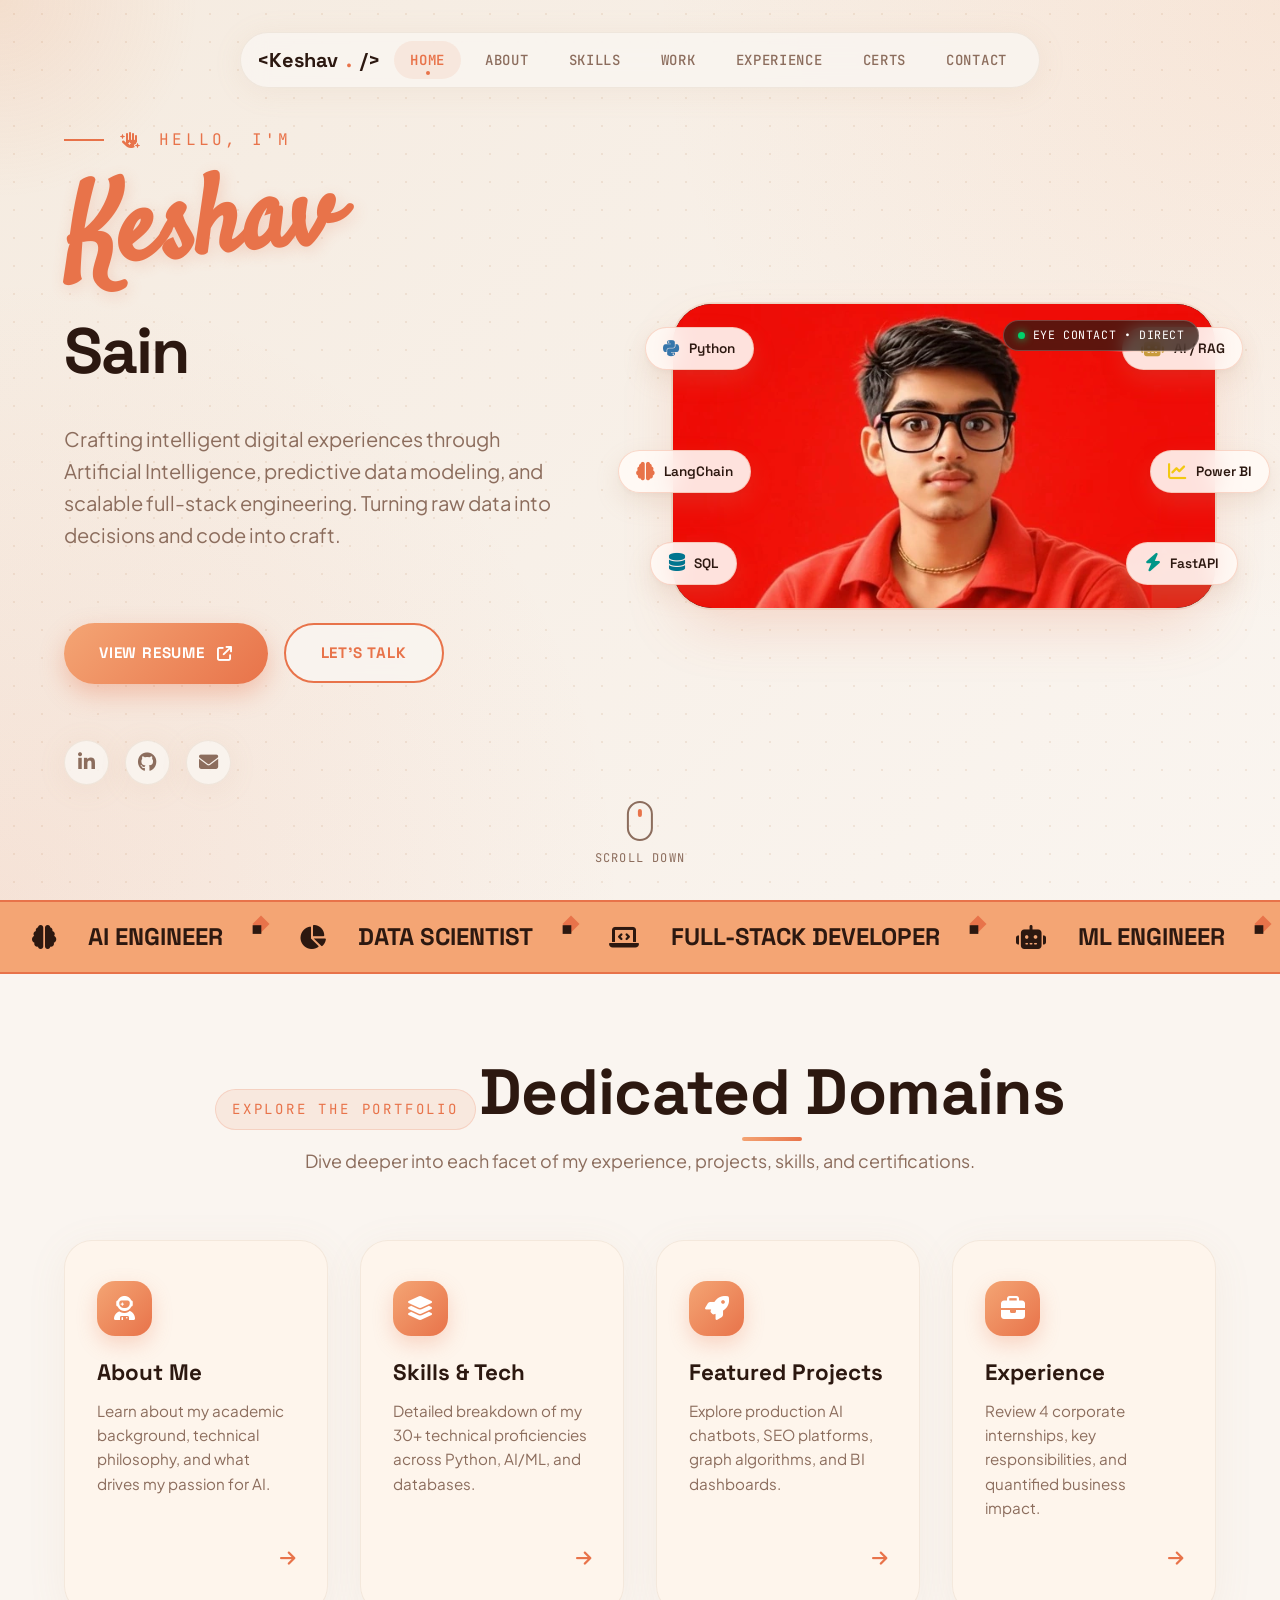
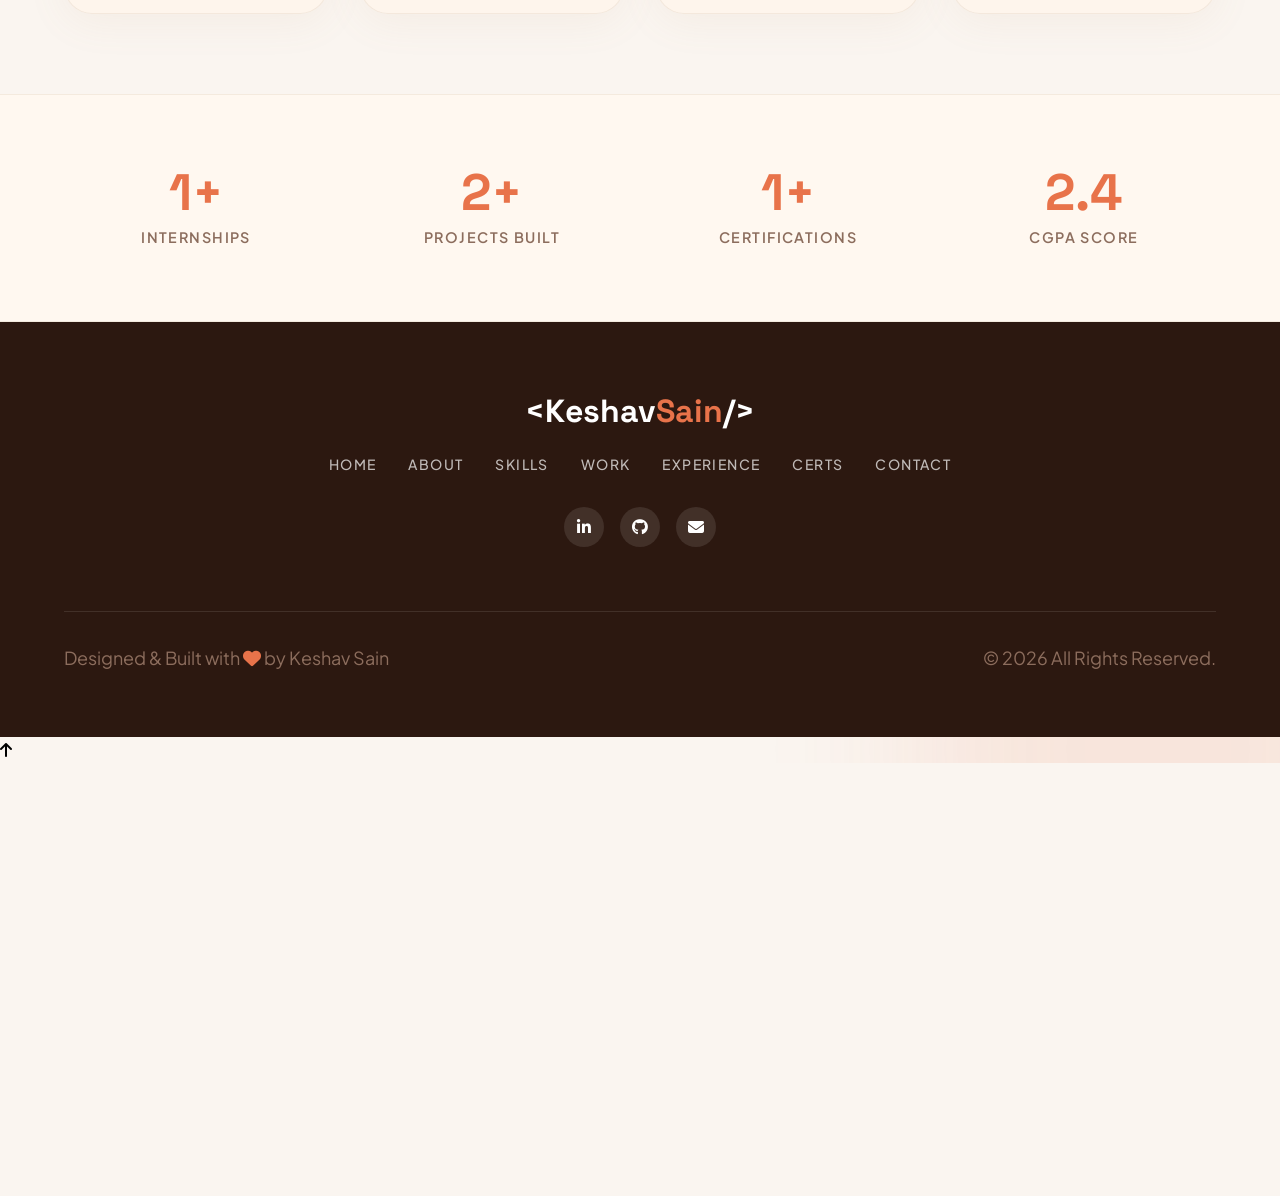
==== commit 555353e5: "feat(ui-ux): add floating tech badges, 16:9 stage fix, live tech search, project modal, copy trigger" ====
--- a/index.html
+++ b/index.html
@@ -111,10 +111,40 @@
             <!-- Right: Seamless Interactive Character Stage -->
             <div class="luxury-hero-right reveal">
                 <div class="seamless-character-stage">
-                    <div style="position: absolute; top: 1rem; right: 1rem; z-index: 10; background: rgba(44, 24, 16, 0.7); backdrop-filter: blur(8px); color: #fff; font-family: var(--font-mono); font-size: 0.7rem; padding: 0.3rem 0.75rem; border-radius: var(--radius-full); border: 1px solid rgba(255,255,255,0.2); letter-spacing: 0.05em; pointer-events: none;">
-                        <span style="display: inline-block; width: 6px; height: 6px; border-radius: 50%; background: #00d26a; margin-right: 6px; vertical-align: middle;"></span>INTERACTIVE 360°
-                    </div>
-                    <canvas id="characterCanvas" width="640" height="360"></canvas>
+                    <!-- Floating Tech Badges (Positioned on Flanks Away from Text) -->
+                    <div class="floating-badge badge-top-left">
+                        <i class="fab fa-python" style="color: #3776ab;"></i>
+                        <span>Python</span>
+                    </div>
+                    <div class="floating-badge badge-mid-left">
+                        <i class="fas fa-brain" style="color: var(--accent-coral);"></i>
+                        <span>LangChain</span>
+                    </div>
+                    <div class="floating-badge badge-bottom-left">
+                        <i class="fas fa-database" style="color: #00758f;"></i>
+                        <span>SQL</span>
+                    </div>
+
+                    <div class="floating-badge badge-top-right">
+                        <i class="fas fa-robot" style="color: var(--accent-gold);"></i>
+                        <span>AI / RAG</span>
+                    </div>
+                    <div class="floating-badge badge-mid-right">
+                        <i class="fas fa-chart-line" style="color: #f2c811;"></i>
+                        <span>Power BI</span>
+                    </div>
+                    <div class="floating-badge badge-bottom-right">
+                        <i class="fas fa-bolt" style="color: #009688;"></i>
+                        <span>FastAPI</span>
+                    </div>
+
+                    <div class="canvas-frame-wrap">
+                        <div style="position: absolute; top: 1rem; right: 1rem; z-index: 10; background: rgba(44, 24, 16, 0.75); backdrop-filter: blur(8px); -webkit-backdrop-filter: blur(8px); color: #fff; font-family: var(--font-mono); font-size: 0.72rem; padding: 0.35rem 0.85rem; border-radius: var(--radius-full); border: 1px solid rgba(255,255,255,0.2); letter-spacing: 0.05em; pointer-events: none; display: flex; align-items: center; gap: 0.5rem;">
+                            <span style="display: inline-block; width: 7px; height: 7px; border-radius: 50%; background: #00d26a; box-shadow: 0 0 8px #00d26a;"></span>
+                            <span id="charAngleDisplay">360° HEAD TRACKING</span>
+                        </div>
+                        <canvas id="characterCanvas" width="640" height="360"></canvas>
+                    </div>
                 </div>
             </div>
         </div>
--- a/style.css
+++ b/style.css
@@ -761,32 +761,125 @@
 /* Character Stage (Right side) */
 .luxury-hero-right {
   position: relative;
-  height: 600px;
   display: flex;
   align-items: center;
   justify-content: center;
+  width: 100%;
   animation: fadeIn 1.5s ease-out 0.5s backwards;
 }
 
 .seamless-character-stage {
   width: 100%;
+  max-width: 640px;
+  aspect-ratio: 16 / 9;
+  position: relative;
+  border-radius: var(--radius-xl);
+  overflow: visible;
+  background: radial-gradient(circle at center, rgba(238, 12, 6, 0.15) 0%, rgba(244, 165, 116, 0.08) 50%, transparent 80%);
+  box-shadow: 0 25px 60px -15px rgba(232, 115, 74, 0.25), 0 0 0 1px rgba(232, 115, 74, 0.15);
+}
+
+.canvas-frame-wrap {
+  width: 100%;
   height: 100%;
-  position: relative;
   border-radius: var(--radius-xl);
   overflow: hidden;
-  background: rgba(255, 245, 235, 0.3);
-  backdrop-filter: blur(5px);
-  -webkit-backdrop-filter: blur(5px);
-  border: var(--glass-border);
-  box-shadow: inset 0 0 50px rgba(255, 255, 255, 0.5), var(--shadow-card);
+  position: relative;
+  border: 1px solid rgba(200, 155, 120, 0.3);
+  box-shadow: inset 0 0 30px rgba(0, 0, 0, 0.1);
 }
 
 .seamless-character-stage canvas {
   width: 100% !important;
   height: 100% !important;
+  aspect-ratio: 16 / 9;
+  display: block;
   outline: none;
-  /* Background color should be set by JS or left transparent to blend */
-  background: transparent;
+  background: #000;
+  transition: opacity 0.5s ease;
+}
+
+/* Floating Tech Badges (Positioned around Character Flanks) */
+.floating-badge {
+  position: absolute;
+  z-index: 10;
+  display: flex;
+  align-items: center;
+  gap: 0.6rem;
+  padding: 0.6rem 1.1rem;
+  background: rgba(255, 250, 245, 0.9);
+  backdrop-filter: blur(12px);
+  -webkit-backdrop-filter: blur(12px);
+  border: 1px solid rgba(232, 115, 74, 0.25);
+  border-radius: var(--radius-full);
+  box-shadow: 0 10px 25px rgba(200, 155, 120, 0.18), 0 2px 6px rgba(0,0,0,0.04);
+  font-family: var(--font-heading);
+  font-size: 0.85rem;
+  font-weight: 600;
+  color: var(--text-primary);
+  pointer-events: auto;
+  transition: transform 0.3s cubic-bezier(0.2, 0.8, 0.2, 1), box-shadow 0.3s ease;
+  user-select: none;
+}
+
+.floating-badge:hover {
+  transform: scale(1.1) translateY(-4px) !important;
+  box-shadow: 0 15px 35px rgba(232, 115, 74, 0.3);
+  border-color: var(--accent-coral);
+}
+
+.floating-badge i {
+  font-size: 1.15rem;
+}
+
+/* Left Flank Badges */
+.badge-top-left {
+  top: 8%;
+  left: -5%;
+  animation: floatSlow 6s ease-in-out infinite alternate;
+}
+
+.badge-mid-left {
+  top: 48%;
+  left: -10%;
+  animation: floatSlow 7s ease-in-out infinite alternate -2s;
+}
+
+.badge-bottom-left {
+  bottom: 8%;
+  left: -4%;
+  animation: floatSlow 5.5s ease-in-out infinite alternate -3.5s;
+}
+
+/* Right Flank Badges */
+.badge-top-right {
+  top: 8%;
+  right: -5%;
+  animation: floatSlow 6.5s ease-in-out infinite alternate -1s;
+}
+
+.badge-mid-right {
+  top: 48%;
+  right: -10%;
+  animation: floatSlow 5.8s ease-in-out infinite alternate -3s;
+}
+
+.badge-bottom-right {
+  bottom: 8%;
+  right: -4%;
+  animation: floatSlow 7.2s ease-in-out infinite alternate -1.5s;
+}
+
+@keyframes floatSlow {
+  0% { transform: translateY(0px) rotate(0deg); }
+  50% { transform: translateY(-8px) rotate(1deg); }
+  100% { transform: translateY(6px) rotate(-1deg); }
+}
+
+@media (max-width: 1024px) {
+  .floating-badge {
+    display: none; /* Hide on smaller screens to prevent crowding */
+  }
 }
 
 .scroll-indicator {
@@ -2441,3 +2534,77 @@
   }
 }
 
+/* Project Modal */
+.project-modal {
+  position: fixed;
+  top: 0;
+  left: 0;
+  width: 100%;
+  height: 100%;
+  background: rgba(44, 24, 16, 0.6);
+  backdrop-filter: blur(8px);
+  -webkit-backdrop-filter: blur(8px);
+  z-index: var(--z-modal);
+  display: flex;
+  align-items: center;
+  justify-content: center;
+  padding: 1.5rem;
+  opacity: 0;
+  visibility: hidden;
+  transition: var(--transition);
+}
+
+.project-modal.active {
+  opacity: 1;
+  visibility: visible;
+}
+
+.project-modal-dialog {
+  background: var(--bg-base);
+  border: var(--glass-border);
+  border-radius: var(--radius-xl);
+  padding: 3rem;
+  max-width: 650px;
+  width: 100%;
+  box-shadow: 0 25px 70px rgba(44, 24, 16, 0.35);
+  position: relative;
+  transform: translateY(30px) scale(0.96);
+  transition: var(--transition-bounce);
+}
+
+.project-modal.active .project-modal-dialog {
+  transform: translateY(0) scale(1);
+}
+
+.modal-close {
+  position: absolute;
+  top: 1.5rem;
+  right: 1.5rem;
+  width: 40px;
+  height: 40px;
+  border-radius: 50%;
+  background: var(--bg-card);
+  border: var(--glass-border);
+  font-size: 1.5rem;
+  line-height: 1;
+  color: var(--text-primary);
+  display: flex;
+  align-items: center;
+  justify-content: center;
+  cursor: pointer;
+  transition: var(--transition-fast);
+}
+
+.modal-close:hover {
+  background: var(--accent-coral);
+  color: #fff;
+  transform: rotate(90deg);
+}
+
+@media (max-width: 600px) {
+  .project-modal-dialog {
+    padding: 2rem 1.5rem;
+  }
+}
+
+
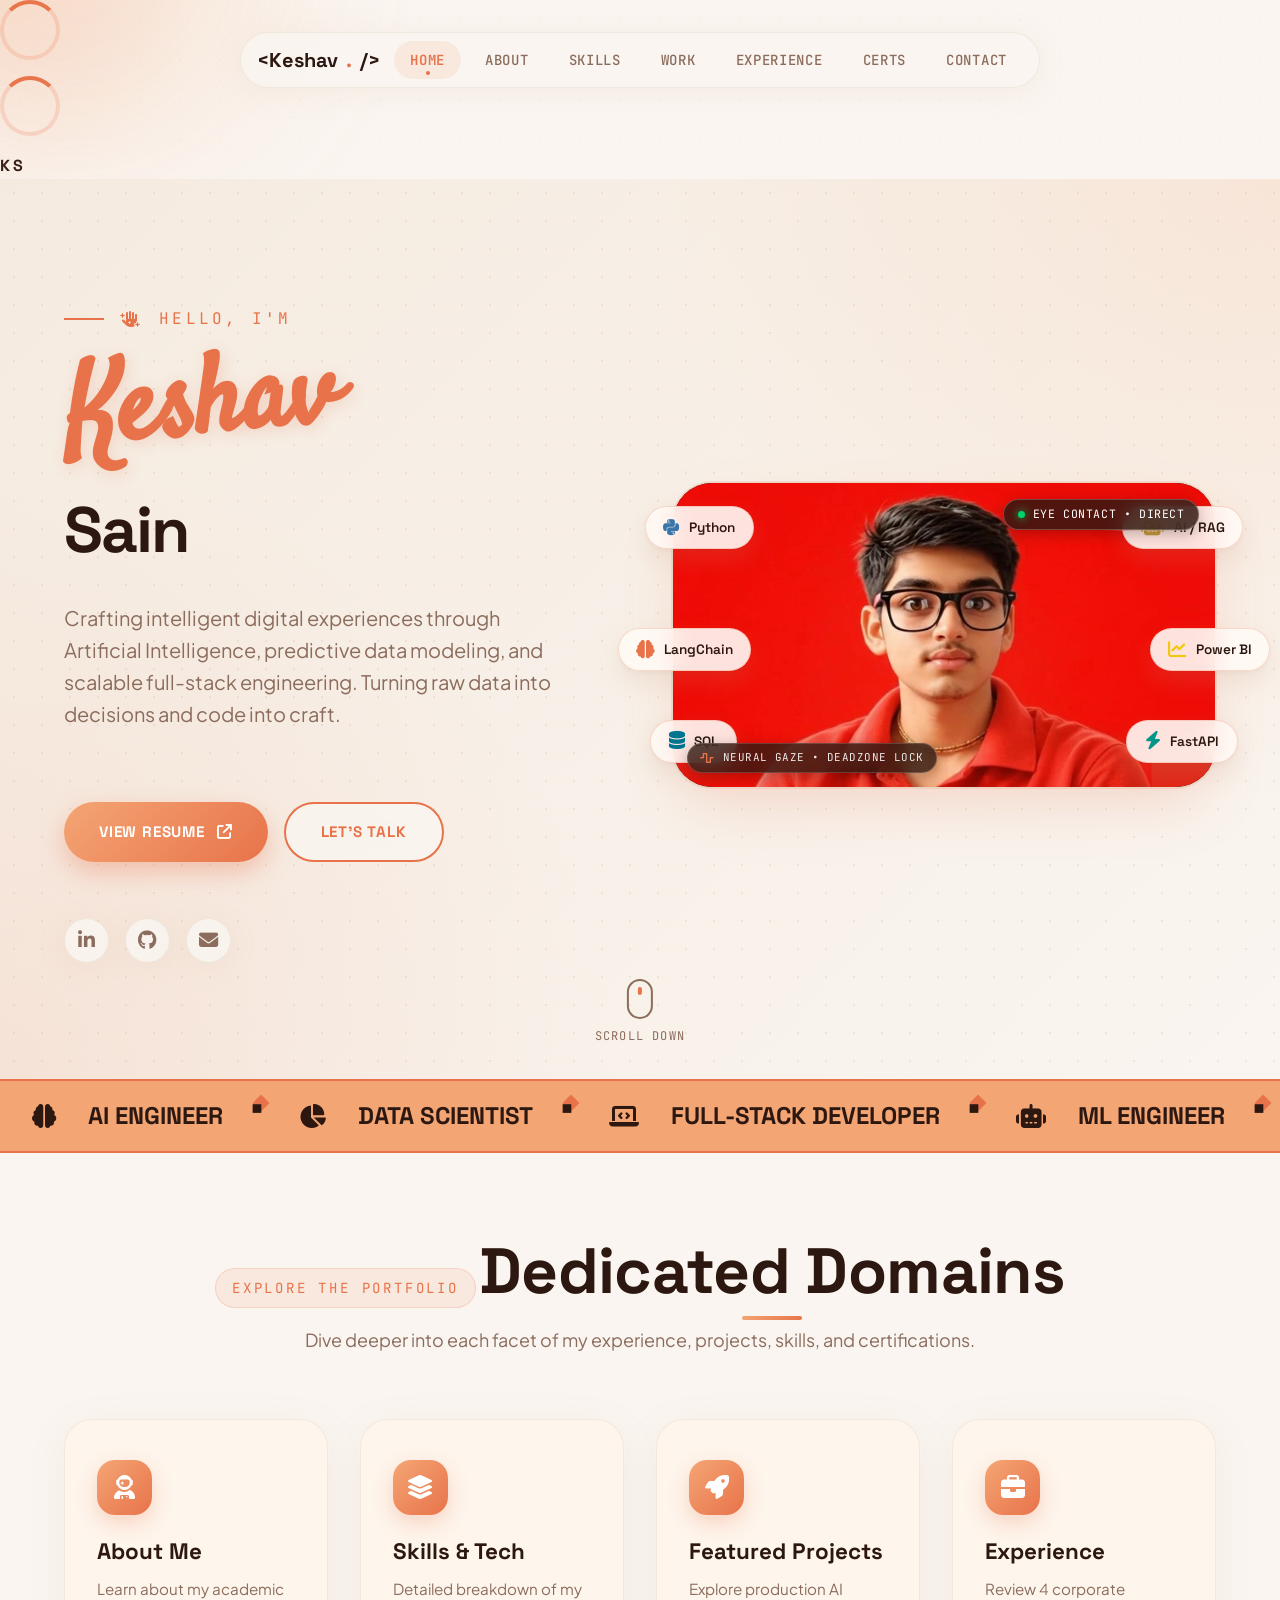
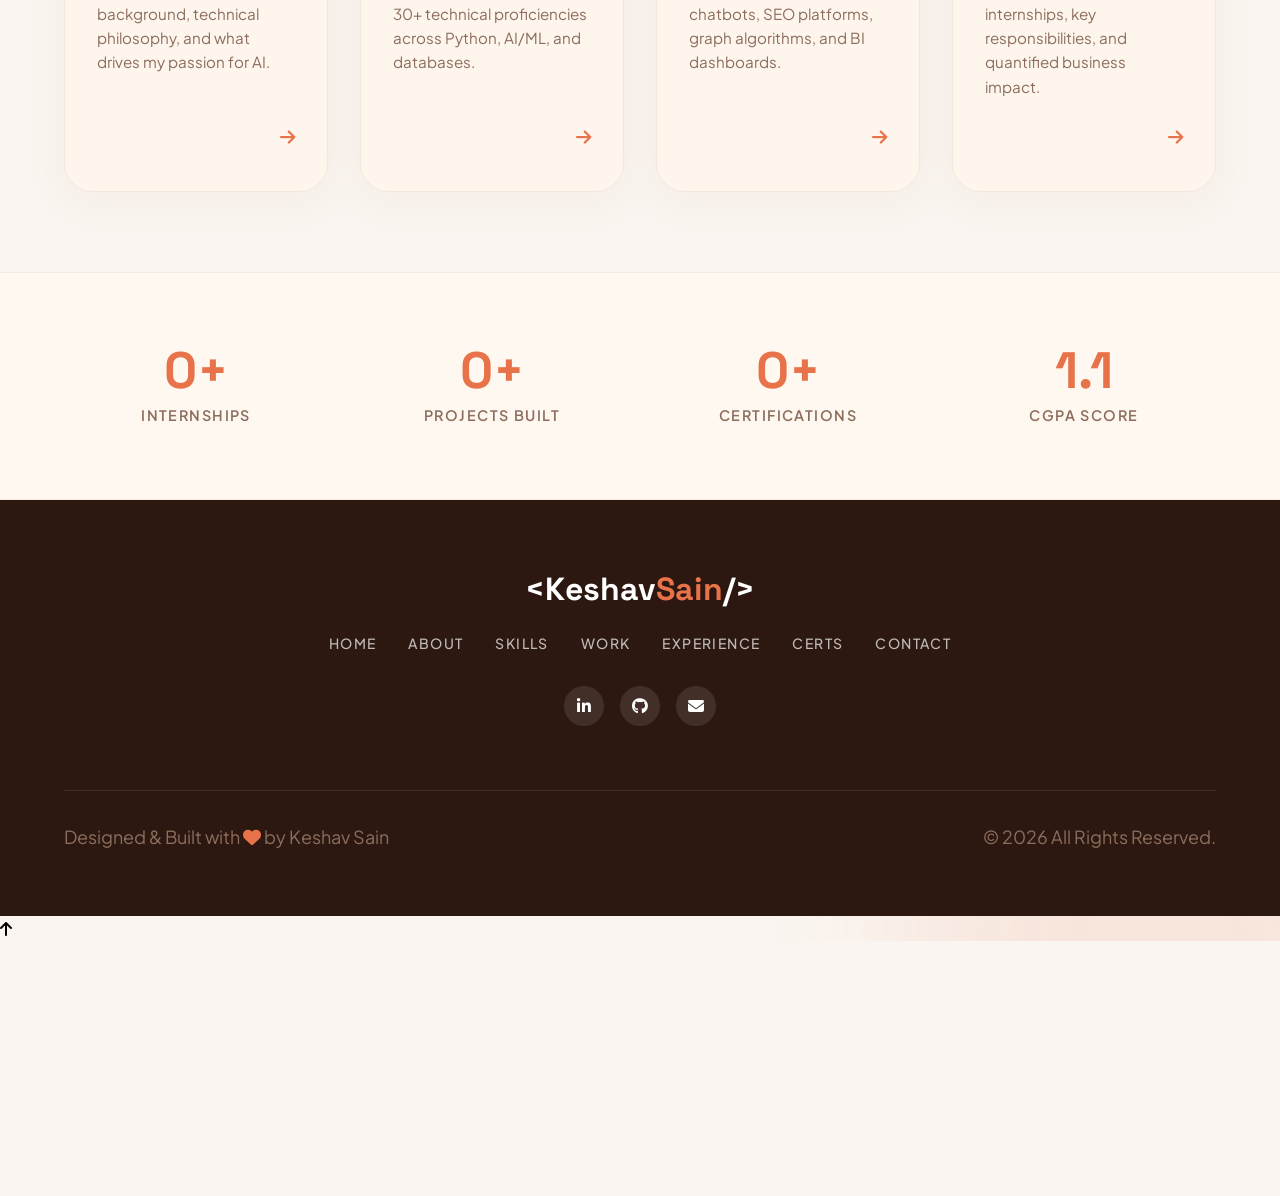
==== commit f3e8410d: "feat(hero): expand 360 character tracking to 128 frames with optical flow analysis HUD" ====
--- a/index.html
+++ b/index.html
@@ -139,9 +139,13 @@
                     </div>
 
                     <div class="canvas-frame-wrap">
-                        <div style="position: absolute; top: 1rem; right: 1rem; z-index: 10; background: rgba(44, 24, 16, 0.75); backdrop-filter: blur(8px); -webkit-backdrop-filter: blur(8px); color: #fff; font-family: var(--font-mono); font-size: 0.72rem; padding: 0.35rem 0.85rem; border-radius: var(--radius-full); border: 1px solid rgba(255,255,255,0.2); letter-spacing: 0.05em; pointer-events: none; display: flex; align-items: center; gap: 0.5rem;">
-                            <span style="display: inline-block; width: 7px; height: 7px; border-radius: 50%; background: #00d26a; box-shadow: 0 0 8px #00d26a;"></span>
-                            <span id="charAngleDisplay">360° HEAD TRACKING</span>
+                        <div class="character-hud-top">
+                            <span class="hud-status-dot"></span>
+                            <span id="charAngleDisplay">360° HEAD TRACKING • 128 POSES</span>
+                        </div>
+                        <div class="character-hud-bottom">
+                            <i class="fas fa-wave-square" style="color: var(--accent-coral);"></i>
+                            <span id="charSectorDisplay">FARNEBACK OPTICAL FLOW • 2.81°/F</span>
                         </div>
                         <canvas id="characterCanvas" width="640" height="360"></canvas>
                     </div>
--- a/style.css
+++ b/style.css
@@ -799,6 +799,63 @@
   transition: opacity 0.5s ease;
 }
 
+/* Neural Character HUD Badges */
+.character-hud-top {
+  position: absolute;
+  top: 1rem;
+  right: 1rem;
+  z-index: 10;
+  background: rgba(44, 24, 16, 0.82);
+  backdrop-filter: blur(10px);
+  -webkit-backdrop-filter: blur(10px);
+  color: #fff;
+  font-family: var(--font-mono);
+  font-size: 0.72rem;
+  padding: 0.35rem 0.85rem;
+  border-radius: var(--radius-full);
+  border: 1px solid rgba(255, 255, 255, 0.22);
+  letter-spacing: 0.05em;
+  pointer-events: none;
+  display: flex;
+  align-items: center;
+  gap: 0.5rem;
+  box-shadow: 0 4px 15px rgba(0, 0, 0, 0.25);
+  transition: var(--transition);
+}
+
+.hud-status-dot {
+  display: inline-block;
+  width: 7px;
+  height: 7px;
+  border-radius: 50%;
+  background: #00d26a;
+  box-shadow: 0 0 8px #00d26a;
+  animation: pulseDot 2s infinite;
+}
+
+.character-hud-bottom {
+  position: absolute;
+  bottom: 0.85rem;
+  left: 0.85rem;
+  z-index: 10;
+  background: rgba(44, 24, 16, 0.78);
+  backdrop-filter: blur(10px);
+  -webkit-backdrop-filter: blur(10px);
+  color: rgba(255, 255, 255, 0.9);
+  font-family: var(--font-mono);
+  font-size: 0.68rem;
+  padding: 0.32rem 0.8rem;
+  border-radius: var(--radius-full);
+  border: 1px solid rgba(255, 255, 255, 0.16);
+  letter-spacing: 0.04em;
+  pointer-events: none;
+  display: flex;
+  align-items: center;
+  gap: 0.5rem;
+  box-shadow: 0 4px 15px rgba(0, 0, 0, 0.25);
+}
+
+
 /* Floating Tech Badges (Positioned around Character Flanks) */
 .floating-badge {
   position: absolute;
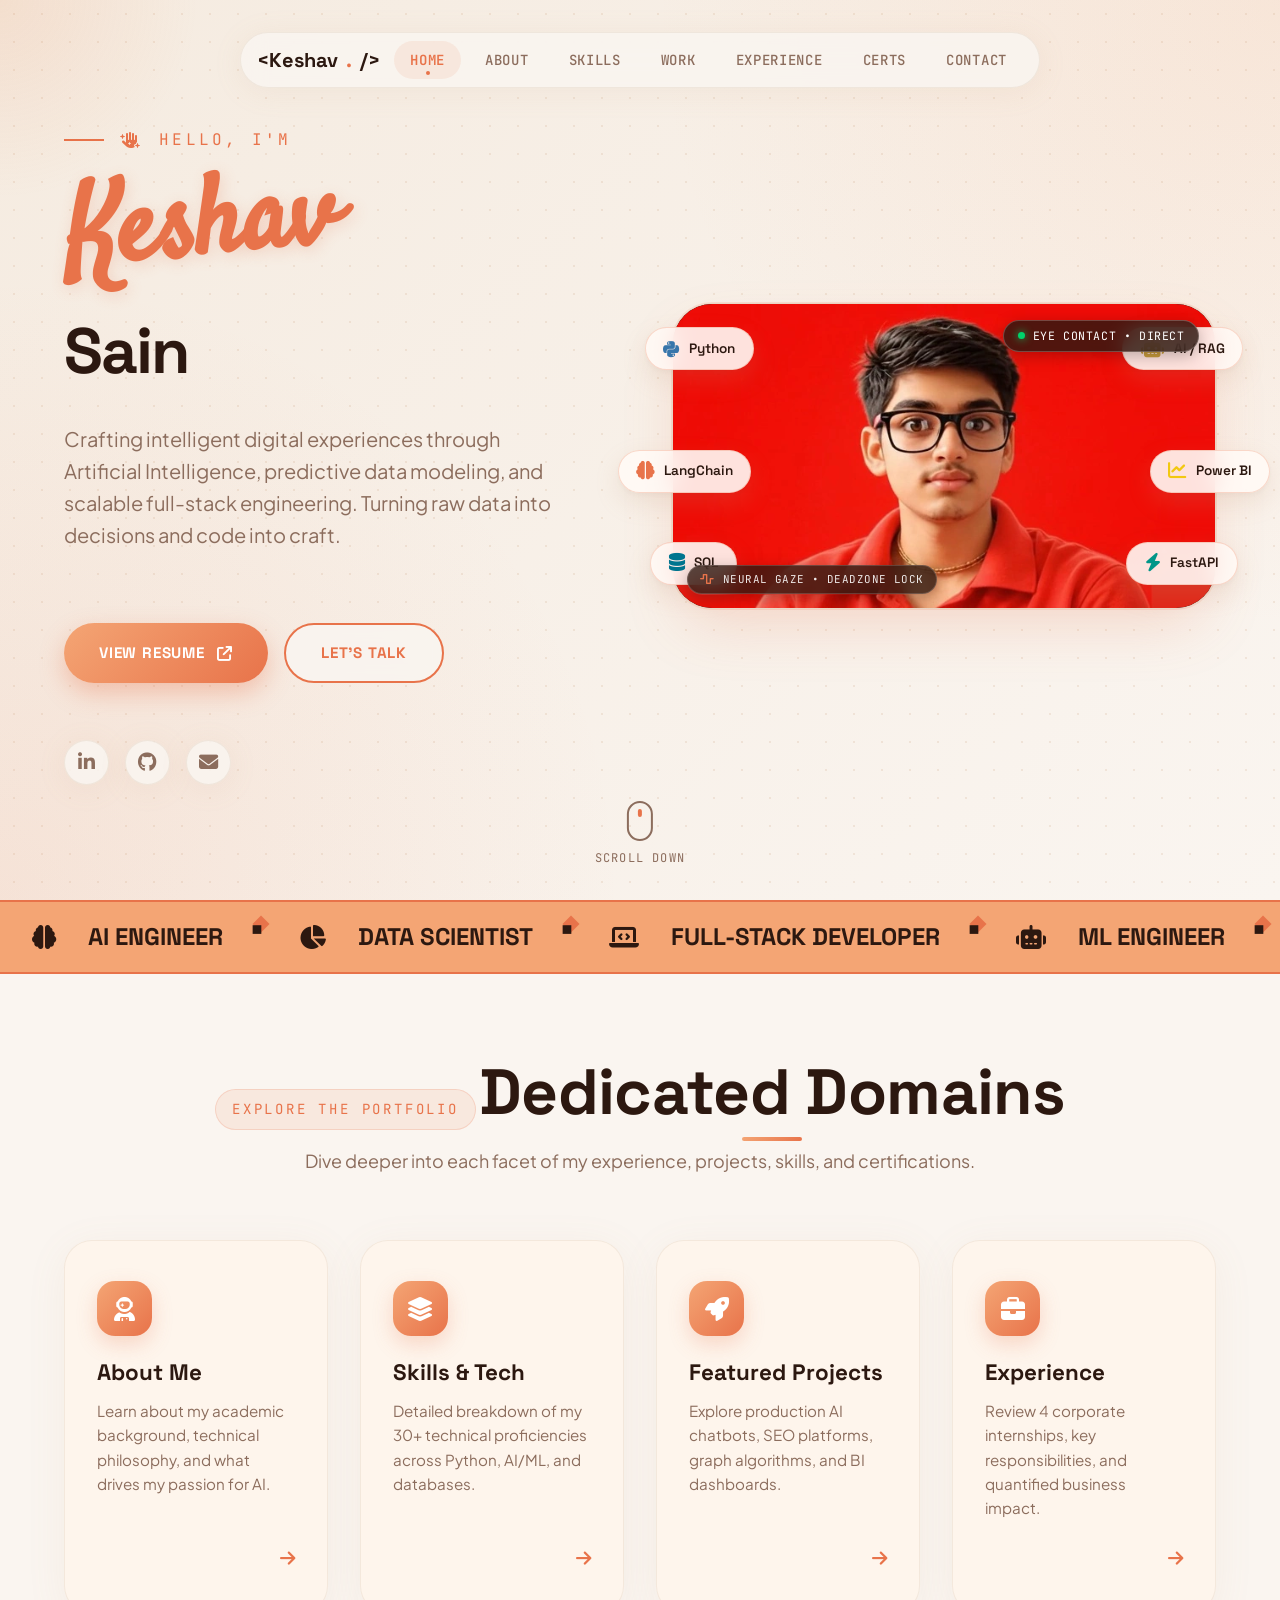
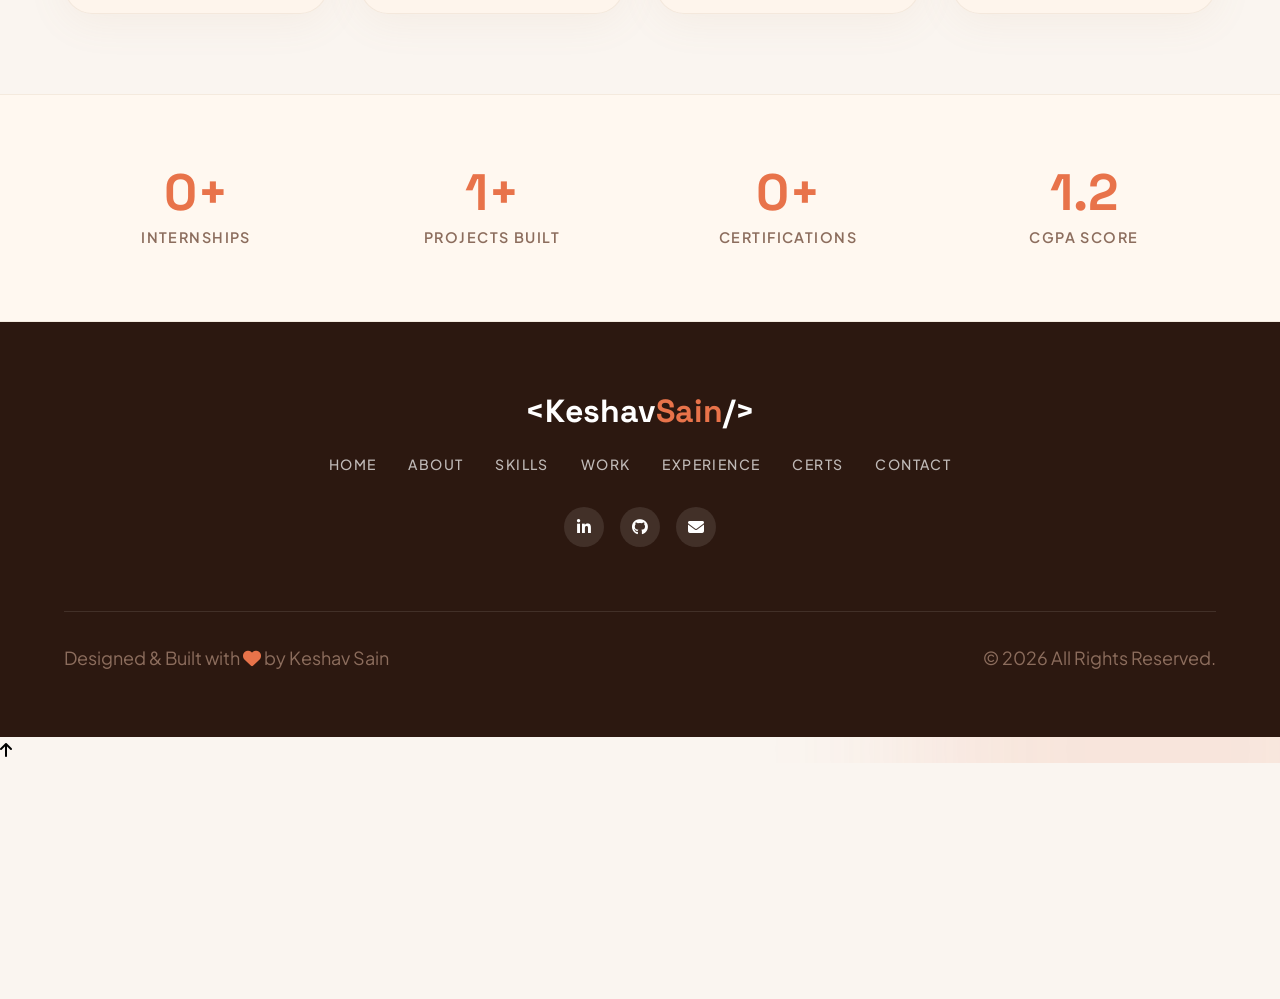
==== commit 5d49d295: "feat(ui-ux): implement 3D multi-layer physics engine, touch ergonomics, interactive tech orbit, and " ====
--- a/index.html
+++ b/index.html
@@ -87,22 +87,22 @@
                     Crafting intelligent digital experiences through Artificial Intelligence, predictive data modeling, and scalable full-stack engineering. Turning raw data into decisions and code into craft.
                 </p>
                 <div class="hero-actions">
-                    <a href="KeshavSain_Resume.pdf" target="_blank" class="btn-warm-filled">
+                    <a href="KeshavSain_Resume.pdf" target="_blank" class="btn-warm-filled btn-magnetic">
                         <span>VIEW RESUME</span>
                         <i class="fas fa-arrow-up-right-from-square"></i>
                     </a>
-                    <a href="contact.html" class="btn-warm-outlined">
+                    <a href="contact.html" class="btn-warm-outlined btn-magnetic">
                         LET'S TALK
                     </a>
                 </div>
                 <div class="luxury-hero-socials">
-                    <a href="https://www.linkedin.com/in/keshav-sain-4450271b2" target="_blank" rel="noopener" class="social-icon-btn" aria-label="LinkedIn">
+                    <a href="https://www.linkedin.com/in/keshav-sain-4450271b2" target="_blank" rel="noopener" class="social-icon-btn btn-magnetic" aria-label="LinkedIn">
                         <i class="fab fa-linkedin-in"></i>
                     </a>
-                    <a href="https://github.com/Keshavsain1" target="_blank" rel="noopener" class="social-icon-btn" aria-label="GitHub">
+                    <a href="https://github.com/Keshavsain1" target="_blank" rel="noopener" class="social-icon-btn btn-magnetic" aria-label="GitHub">
                         <i class="fab fa-github"></i>
                     </a>
-                    <a href="mailto:Keshavsain.jpr@gmail.com" class="social-icon-btn" aria-label="Email">
+                    <a href="mailto:Keshavsain.jpr@gmail.com" class="social-icon-btn btn-magnetic" aria-label="Email">
                         <i class="fas fa-envelope"></i>
                     </a>
                 </div>
@@ -191,32 +191,32 @@
             </div>
 
             <div class="highlights-grid">
-                <a href="about.html" class="highlight-card reveal">
-                    <div class="highlight-icon"><i class="fas fa-user-astronaut"></i></div>
-                    <h3>About Me</h3>
-                    <p>Learn about my academic background, technical philosophy, and what drives my passion for AI.</p>
-                    <span class="highlight-arrow"><i class="fas fa-arrow-right"></i></span>
+                <a href="about.html" class="highlight-card reveal tilt-card" data-tilt>
+                    <div class="highlight-icon layer-float"><i class="fas fa-user-astronaut"></i></div>
+                    <h3 class="layer-front">About Me</h3>
+                    <p class="layer-mid">Learn about my academic background, technical philosophy, and what drives my passion for AI.</p>
+                    <span class="highlight-arrow layer-front"><i class="fas fa-arrow-right"></i></span>
                 </a>
                 
-                <a href="skills.html" class="highlight-card reveal">
-                    <div class="highlight-icon"><i class="fas fa-layer-group"></i></div>
-                    <h3>Skills &amp; Tech</h3>
-                    <p>Detailed breakdown of my 30+ technical proficiencies across Python, AI/ML, and databases.</p>
-                    <span class="highlight-arrow"><i class="fas fa-arrow-right"></i></span>
+                <a href="skills.html" class="highlight-card reveal tilt-card" data-tilt>
+                    <div class="highlight-icon layer-float"><i class="fas fa-layer-group"></i></div>
+                    <h3 class="layer-front">Skills &amp; Tech</h3>
+                    <p class="layer-mid">Detailed breakdown of my 30+ technical proficiencies across Python, AI/ML, and databases.</p>
+                    <span class="highlight-arrow layer-front"><i class="fas fa-arrow-right"></i></span>
                 </a>
                 
-                <a href="projects.html" class="highlight-card reveal">
-                    <div class="highlight-icon"><i class="fas fa-rocket"></i></div>
-                    <h3>Featured Projects</h3>
-                    <p>Explore production AI chatbots, SEO platforms, graph algorithms, and BI dashboards.</p>
-                    <span class="highlight-arrow"><i class="fas fa-arrow-right"></i></span>
+                <a href="projects.html" class="highlight-card reveal tilt-card" data-tilt>
+                    <div class="highlight-icon layer-float"><i class="fas fa-rocket"></i></div>
+                    <h3 class="layer-front">Featured Projects</h3>
+                    <p class="layer-mid">Explore production AI chatbots, SEO platforms, graph algorithms, and BI dashboards.</p>
+                    <span class="highlight-arrow layer-front"><i class="fas fa-arrow-right"></i></span>
                 </a>
                 
-                <a href="experience.html" class="highlight-card reveal">
-                    <div class="highlight-icon"><i class="fas fa-briefcase"></i></div>
-                    <h3>Experience</h3>
-                    <p>Review 4 corporate internships, key responsibilities, and quantified business impact.</p>
-                    <span class="highlight-arrow"><i class="fas fa-arrow-right"></i></span>
+                <a href="experience.html" class="highlight-card reveal tilt-card" data-tilt>
+                    <div class="highlight-icon layer-float"><i class="fas fa-briefcase"></i></div>
+                    <h3 class="layer-front">Experience</h3>
+                    <p class="layer-mid">Review 4 corporate internships, key responsibilities, and quantified business impact.</p>
+                    <span class="highlight-arrow layer-front"><i class="fas fa-arrow-right"></i></span>
                 </a>
             </div>
         </div>
--- a/style.css
+++ b/style.css
@@ -1417,9 +1417,8 @@
 }
 
 .project-card:hover {
-  transform: translateY(-10px) rotateX(2deg) rotateY(-2deg);
   box-shadow: var(--shadow-hover);
-  border-color: rgba(232, 115, 74, 0.2);
+  border-color: rgba(232, 115, 74, 0.35);
 }
 
 .project-card:hover .project-card-glow {
@@ -2664,4 +2663,222 @@
   }
 }
 
-
+/* ========================================================
+   23. ADVANCED 3D MULTI-LAYER & TOUCH INTERACTION FRAMEWORK
+   ======================================================== */
+
+/* Perspective Staging Containers */
+.perspective-container,
+.projects-grid,
+.about-stats,
+.cert-grid,
+.contact-grid,
+.skills-container,
+.timeline {
+  perspective: 1200px;
+}
+
+/* 3D Multi-Layer Card Foundation */
+[data-tilt],
+.tilt-card,
+.project-card,
+.stat-card,
+.cert-card,
+.contact-card,
+.featured-project {
+  position: relative;
+  transform-style: preserve-3d;
+  touch-action: pan-y; /* Non-blocking native vertical touch scrolling */
+  will-change: transform, box-shadow;
+  backface-visibility: hidden;
+  -webkit-backface-visibility: hidden;
+}
+
+/* Multi-Tier Depth Layers within 3D Elements */
+.layer-deep {
+  transform: translateZ(-20px);
+  transform-style: preserve-3d;
+  transition: transform 0.4s cubic-bezier(0.2, 0.8, 0.2, 1);
+}
+
+.layer-base {
+  transform: translateZ(0px);
+  transform-style: preserve-3d;
+}
+
+.layer-mid {
+  transform: translateZ(22px);
+  transform-style: preserve-3d;
+  transition: transform 0.4s cubic-bezier(0.2, 0.8, 0.2, 1);
+}
+
+.layer-front {
+  transform: translateZ(40px);
+  transform-style: preserve-3d;
+  transition: transform 0.4s cubic-bezier(0.2, 0.8, 0.2, 1);
+}
+
+.layer-float {
+  transform: translateZ(60px);
+  transform-style: preserve-3d;
+  transition: transform 0.4s cubic-bezier(0.2, 0.8, 0.2, 1);
+}
+
+/* Dynamic Specular Sheen (Holographic Light Pass) */
+.card-specular-highlight {
+  position: absolute;
+  top: 0;
+  left: 0;
+  width: 100%;
+  height: 100%;
+  border-radius: inherit;
+  background: radial-gradient(circle 380px at var(--mouse-x, 50%) var(--mouse-y, 50%),
+    rgba(255, 255, 255, 0.5) 0%,
+    rgba(244, 165, 116, 0.2) 35%,
+    transparent 70%);
+  pointer-events: none;
+  opacity: 0;
+  transition: opacity 0.35s ease;
+  mix-blend-mode: overlay;
+  z-index: 10;
+}
+
+[data-tilt]:hover .card-specular-highlight,
+.tilt-card:hover .card-specular-highlight,
+.project-card:hover .card-specular-highlight,
+.stat-card:hover .card-specular-highlight,
+.cert-card:hover .card-specular-highlight,
+.touch-active .card-specular-highlight {
+  opacity: 1;
+}
+
+/* 3D Holographic Foil Effect for Certifications & Publications */
+.holographic-foil {
+  background: linear-gradient(135deg,
+    rgba(232, 115, 74, 0.08) 0%,
+    rgba(200, 155, 60, 0.16) 25%,
+    rgba(143, 166, 140, 0.16) 50%,
+    rgba(212, 117, 109, 0.16) 75%,
+    rgba(244, 165, 116, 0.08) 100%);
+  background-size: 250% 250%;
+  animation: holoSheen 10s ease infinite;
+}
+
+@keyframes holoSheen {
+  0% { background-position: 0% 50%; }
+  50% { background-position: 100% 50%; }
+  100% { background-position: 0% 50%; }
+}
+
+/* Magnetic Buttons with Spring Physics */
+.btn-magnetic {
+  display: inline-flex;
+  align-items: center;
+  gap: 0.75rem;
+  transition: transform 0.25s cubic-bezier(0.2, 0.8, 0.2, 1), box-shadow 0.25s ease;
+  will-change: transform;
+}
+
+.btn-magnetic:active,
+.btn-warm-filled:active,
+.btn-warm-outlined:active {
+  transform: scale(0.96) translateZ(-4px) !important;
+}
+
+/* Tactile Haptic Ripple Wave */
+.haptic-ripple-container {
+  position: relative;
+  overflow: hidden;
+}
+
+.haptic-ripple {
+  position: absolute;
+  border-radius: 50%;
+  background: radial-gradient(circle, rgba(232, 115, 74, 0.35) 0%, transparent 70%);
+  transform: scale(0);
+  animation: rippleExpand 0.55s ease-out forwards;
+  pointer-events: none;
+  z-index: 15;
+}
+
+@keyframes rippleExpand {
+  to {
+    transform: scale(4);
+    opacity: 0;
+  }
+}
+
+/* Interactive 3D Tech Orbit Canvas & Radar (Skills Page) */
+.tech-orbit-wrap {
+  width: 100%;
+  aspect-ratio: 1 / 1;
+  max-width: 480px;
+  margin: 0 auto;
+  position: relative;
+  border-radius: 50%;
+  display: flex;
+  align-items: center;
+  justify-content: center;
+  background: radial-gradient(circle, rgba(244, 165, 116, 0.12) 0%, rgba(250, 245, 240, 0) 70%);
+  box-shadow: inset 0 0 50px rgba(232, 115, 74, 0.08);
+}
+
+.tech-orbit-canvas {
+  width: 100%;
+  height: 100%;
+  border-radius: 50%;
+  cursor: grab;
+  touch-action: none;
+}
+
+.tech-orbit-canvas:active {
+  cursor: grabbing;
+}
+
+.orbit-center-core {
+  position: absolute;
+  top: 50%;
+  left: 50%;
+  transform: translate(-50%, -50%);
+  width: 90px;
+  height: 90px;
+  border-radius: 50%;
+  background: var(--gradient-warm);
+  display: flex;
+  flex-direction: column;
+  align-items: center;
+  justify-content: center;
+  color: #fff;
+  font-family: var(--font-heading);
+  font-size: 0.75rem;
+  font-weight: 700;
+  text-align: center;
+  box-shadow: 0 0 35px rgba(232, 115, 74, 0.5), inset 0 0 15px rgba(255, 255, 255, 0.4);
+  pointer-events: none;
+  z-index: 5;
+}
+
+.orbit-center-core i {
+  font-size: 1.5rem;
+  margin-bottom: 0.25rem;
+}
+
+/* Reduced Motion Safety */
+@media (prefers-reduced-motion: reduce) {
+  [data-tilt],
+  .tilt-card,
+  .project-card,
+  .stat-card,
+  .cert-card,
+  .contact-card {
+    transform: none !important;
+    transition: none !important;
+  }
+  .card-specular-highlight,
+  .holographic-foil {
+    animation: none !important;
+  }
+}
+
+
+
